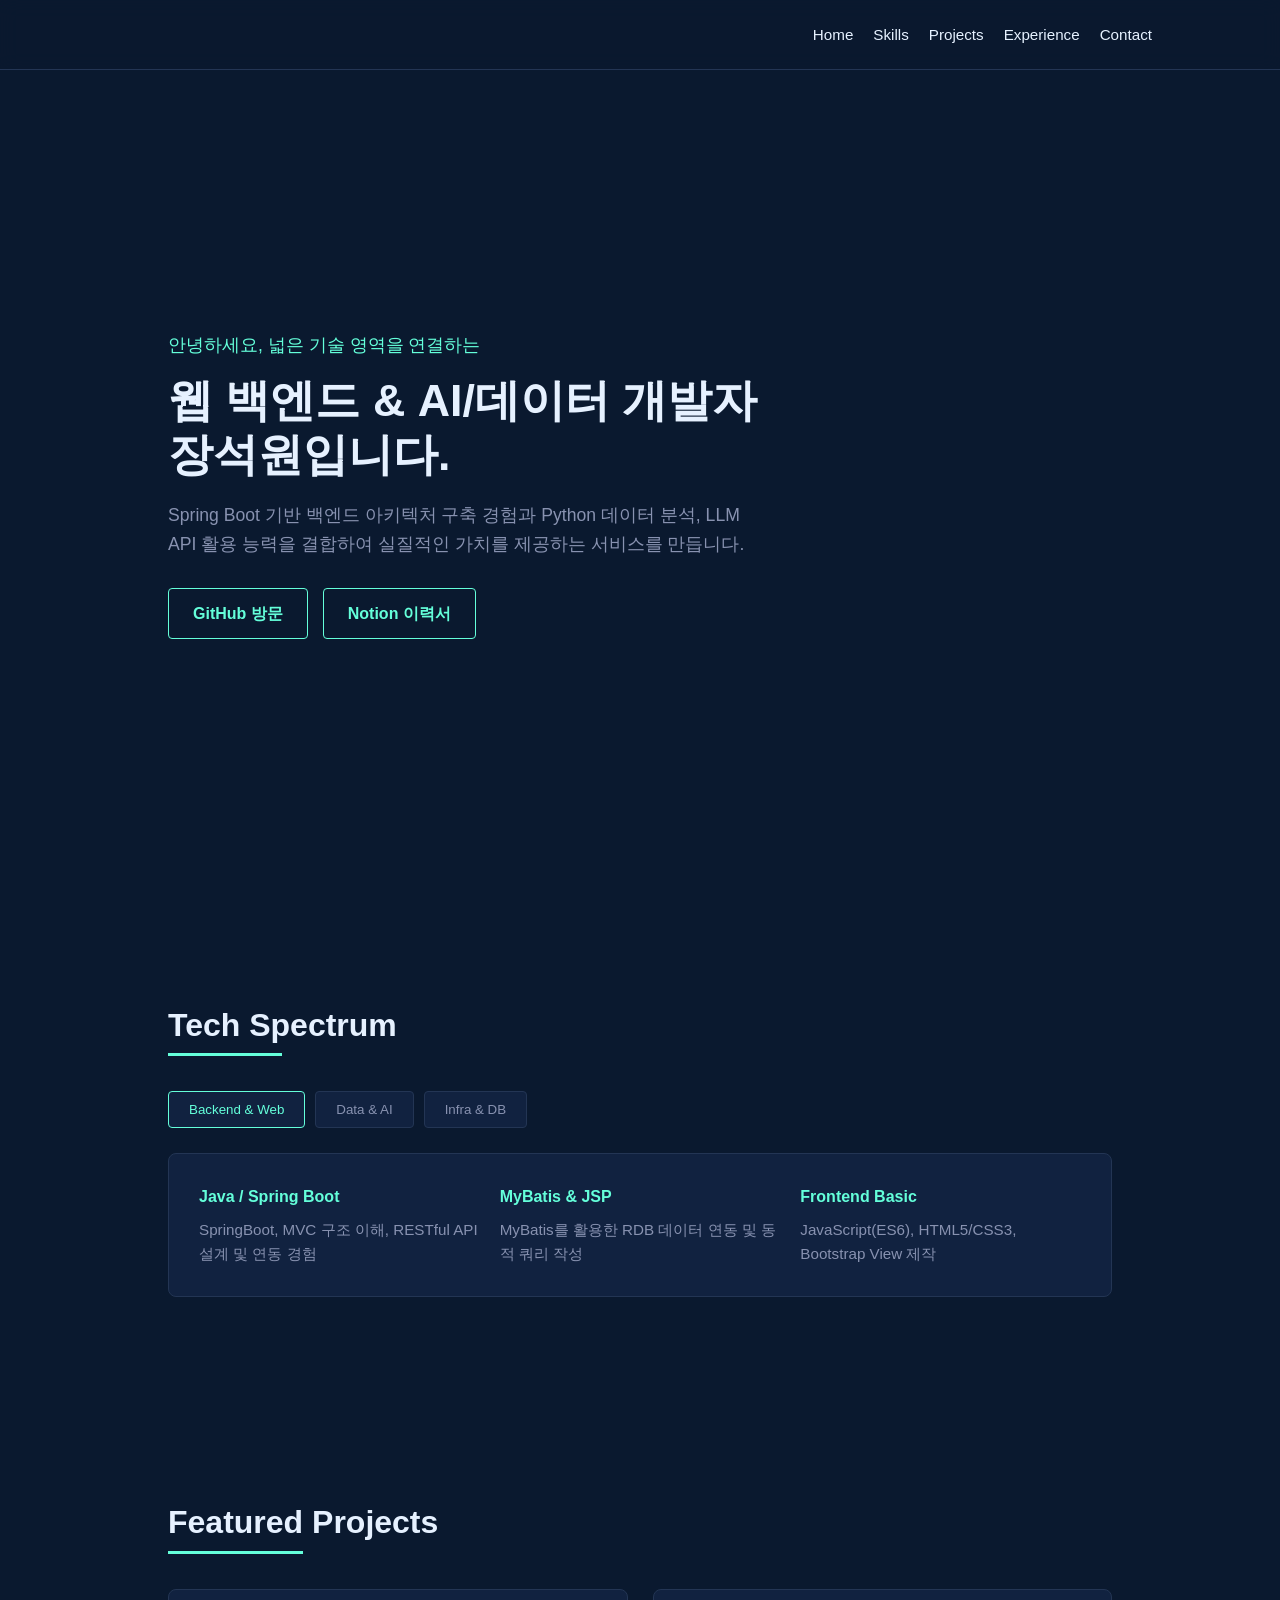
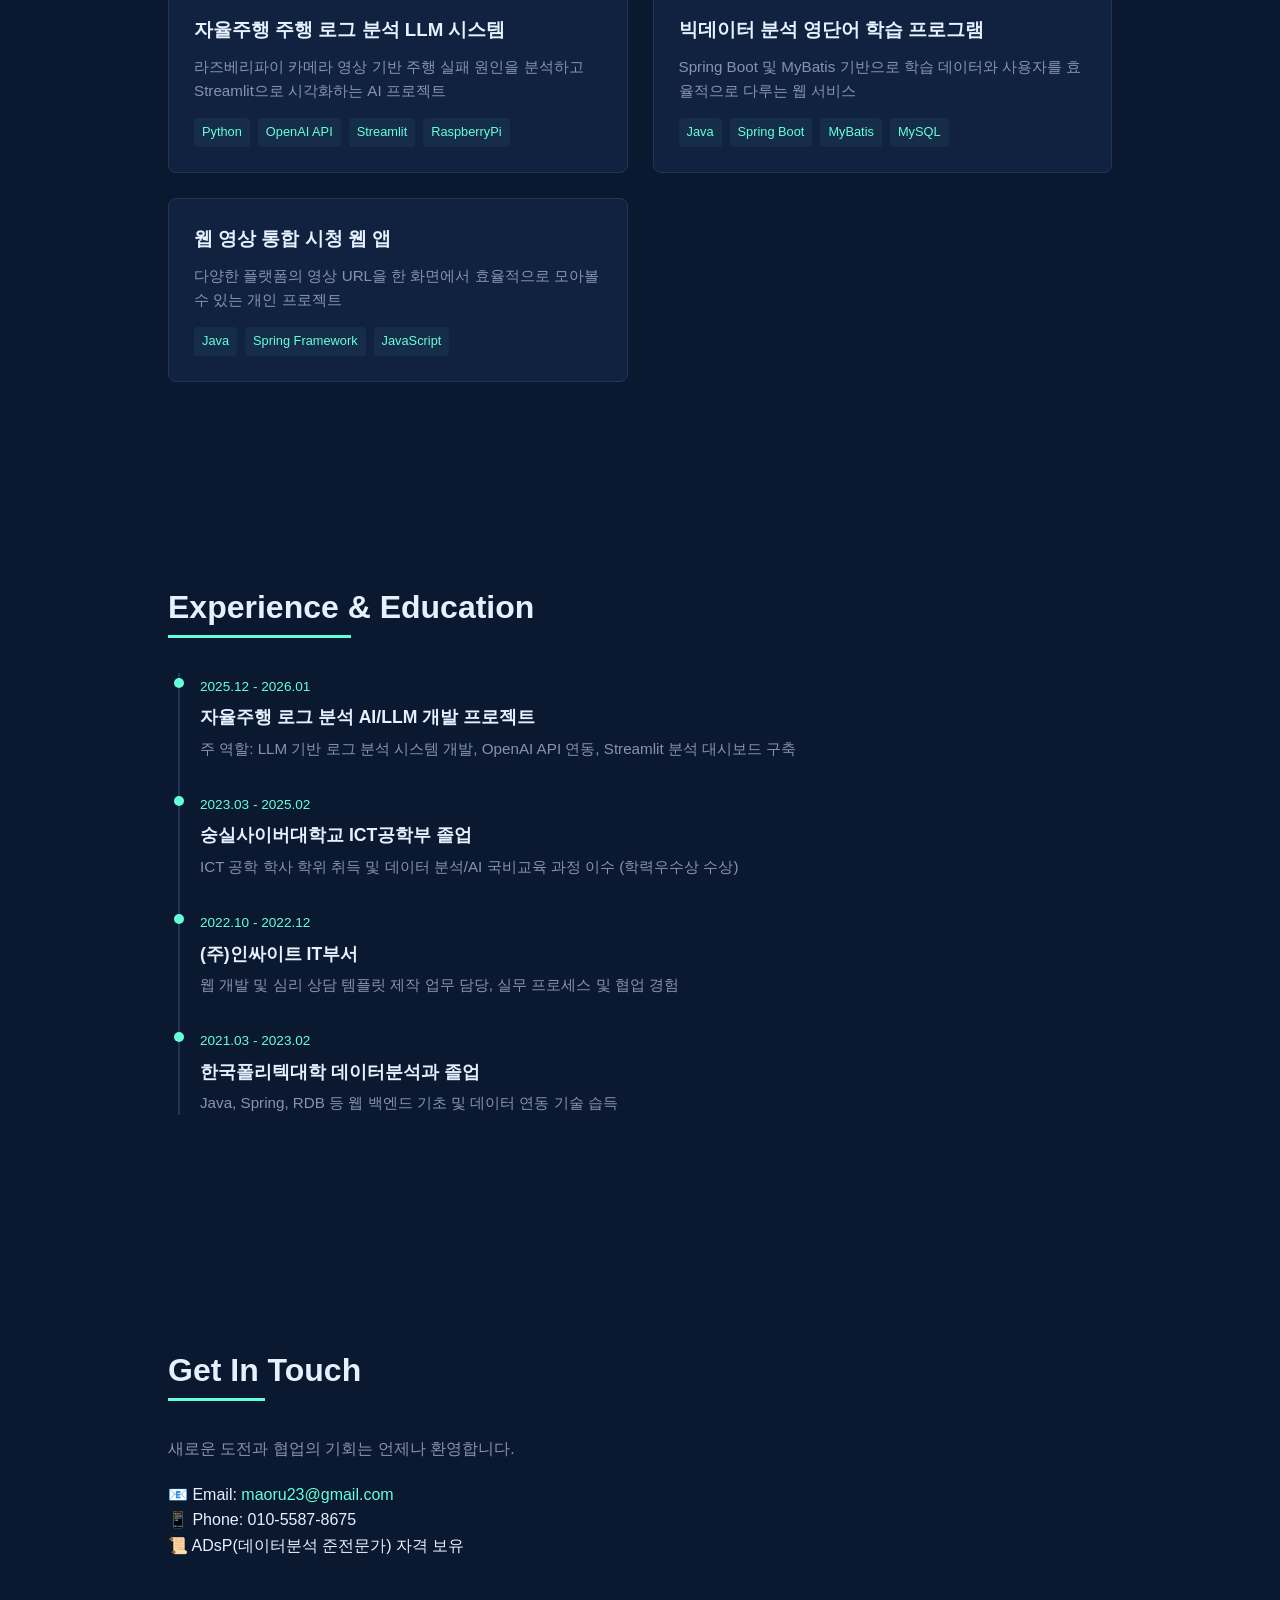
==== index.html @ 531a3b53 "rename temp to index" ====
<!DOCTYPE html>
<html lang="ko">
<head>
    <meta charset="UTF-8">
    <meta name="viewport" content="width=device-width, initial-scale=1.0">
    <title>장석원 | Portfolio - Web & Data & AI Developer</title>
    <style>
        /* --- GLOBAL STYLES --- */
        :root {
            --bg-color: #0a192f;
            --card-bg: #112240;
            --text-primary: #e6f1ff;
            --text-secondary: #8892b0;
            --accent-color: #64ffda;
            --border-color: #233554;
            --font-main: 'Segoe UI', -apple-system, BlinkMacSystemFont, Roboto, sans-serif;
        }

        * {
            margin: 0;
            padding: 0;
            box-sizing: border-box;
            scroll-behavior: smooth;
        }

        body {
            background-color: var(--bg-color);
            color: var(--text-primary);
            font-family: var(--font-main);
            line-height: 1.6;
            padding-top: 70px;
        }

        a {
            color: var(--accent-color);
            text-decoration: none;
        }

        /* --- HEADER & NAV --- */
        header {
            position: fixed;
            top: 0;
            left: 0;
            width: 100%;
            height: 70px;
            background: rgba(10, 25, 47, 0.9);
            backdrop-filter: blur(10px);
            display: flex;
            justify-content: space-between;
            align-items: center;
            padding: 0 10%;
            z-index: 1000;
            border-bottom: 1px solid var(--border-color);
        }

        .logo {
            font-size: 1.2rem;
            font-weight: bold;
            color: var(--accent-color);
        }

        nav ul {
            display: flex;
            list-style: none;
            gap: 20px;
        }

        nav a {
            color: var(--text-primary);
            font-size: 0.95rem;
            transition: color 0.3s;
        }

        nav a:hover {
            color: var(--accent-color);
        }

        /* --- SECTIONS COMMON --- */
        section {
            padding: 100px 10%;
            max-width: 1200px;
            margin: 0 auto;
        }

        .section-title {
            font-size: 2rem;
            margin-bottom: 40px;
            position: relative;
            display: inline-block;
        }

        .section-title::after {
            content: '';
            position: absolute;
            bottom: -5px;
            left: 0;
            width: 50%;
            height: 3px;
            background-color: var(--accent-color);
        }

        /* --- HERO SECTION --- */
        #hero {
            min-height: calc(100vh - 70px);
            display: flex;
            flex-direction: column;
            justify-content: center;
            align-items: flex-start;
        }

        .hero-tag {
            color: var(--accent-color);
            font-size: 1.1rem;
            margin-bottom: 15px;
        }

        .hero-title {
            font-size: 2.8rem;
            line-height: 1.2;
            margin-bottom: 20px;
        }

        .hero-desc {
            color: var(--text-secondary);
            max-width: 600px;
            font-size: 1.1rem;
            margin-bottom: 30px;
        }

        .btn-group {
            display: flex;
            gap: 15px;
        }

        .btn {
            padding: 12px 24px;
            border: 1px solid var(--accent-color);
            border-radius: 4px;
            color: var(--accent-color);
            font-weight: 600;
            transition: all 0.3s;
            cursor: pointer;
            background: transparent;
        }

        .btn:hover {
            background: rgba(100, 255, 218, 0.1);
        }

        /* --- SKILLS SECTION --- */
        .tab-buttons {
            display: flex;
            gap: 10px;
            margin-bottom: 25px;
        }

        .tab-btn {
            padding: 10px 20px;
            background: var(--card-bg);
            border: 1px solid var(--border-color);
            color: var(--text-secondary);
            cursor: pointer;
            border-radius: 4px;
            transition: all 0.3s;
        }

        .tab-btn.active, .tab-btn:hover {
            color: var(--accent-color);
            border-color: var(--accent-color);
        }

        .tab-content {
            display: none;
            background: var(--card-bg);
            padding: 30px;
            border-radius: 8px;
            border: 1px solid var(--border-color);
        }

        .tab-content.active {
            display: block;
        }

        .skill-grid {
            display: grid;
            grid-template-columns: repeat(auto-fit, minmax(250px, 1fr));
            gap: 20px;
        }

        .skill-item h4 {
            color: var(--accent-color);
            margin-bottom: 8px;
        }

        .skill-item p {
            color: var(--text-secondary);
            font-size: 0.95rem;
        }

        /* --- PROJECTS SECTION --- */
        .project-grid {
            display: grid;
            grid-template-columns: repeat(auto-fit, minmax(300px, 1fr));
            gap: 25px;
        }

        .project-card {
            background: var(--card-bg);
            padding: 25px;
            border-radius: 8px;
            border: 1px solid var(--border-color);
            transition: transform 0.3s, border-color 0.3s;
            cursor: pointer;
        }

        .project-card:hover {
            transform: translateY(-5px);
            border-color: var(--accent-color);
        }

        .project-card h3 {
            margin-bottom: 10px;
        }

        .project-card p {
            color: var(--text-secondary);
            font-size: 0.95rem;
            margin-bottom: 15px;
        }

        .project-tech {
            display: flex;
            flex-wrap: wrap;
            gap: 8px;
        }

        .tech-badge {
            font-size: 0.8rem;
            color: var(--accent-color);
            background: rgba(100, 255, 218, 0.05);
            padding: 4px 8px;
            border-radius: 4px;
        }

        /* --- EXPERIENCE & CAREER --- */
        .timeline {
            border-left: 2px solid var(--border-color);
            padding-left: 20px;
            margin-left: 10px;
        }

        .timeline-item {
            position: relative;
            margin-bottom: 30px;
        }

        .timeline-item::before {
            content: '';
            position: absolute;
            left: -26px;
            top: 5px;
            width: 10px;
            height: 10px;
            border-radius: 50%;
            background: var(--accent-color);
        }

        .timeline-date {
            font-size: 0.85rem;
            color: var(--accent-color);
        }

        .timeline-title {
            font-size: 1.1rem;
            margin: 5px 0;
        }

        .timeline-desc {
            color: var(--text-secondary);
            font-size: 0.95rem;
        }

        /* --- MODAL --- */
        .modal-overlay {
            position: fixed;
            top: 0;
            left: 0;
            width: 100%;
            height: 100%;
            background: rgba(0, 0, 0, 0.8);
            display: none;
            justify-content: center;
            align-items: center;
            z-index: 2000;
        }

        .modal-content {
            background: var(--card-bg);
            padding: 30px;
            border-radius: 8px;
            max-width: 600px;
            width: 90%;
            border: 1px solid var(--accent-color);
            position: relative;
        }

        .close-btn {
            position: absolute;
            top: 15px;
            right: 15px;
            font-size: 1.5rem;
            color: var(--text-secondary);
            cursor: pointer;
        }

        /* --- FOOTER --- */
        footer {
            text-align: center;
            padding: 40px 10%;
            border-top: 1px solid var(--border-color);
            color: var(--text-secondary);
            font-size: 0.9rem;
        }
    </style>
</head>
<body>

    <!-- HEADER -->
    <header>
        <div class="logo"></div>
        <nav>
            <ul>
                <li><a href="#hero">Home</a></li>
                <li><a href="#skills">Skills</a></li>
                <li><a href="#projects">Projects</a></li>
                <li><a href="#experience">Experience</a></li>
                <li><a href="#contact">Contact</a></li>
            </ul>
        </nav>
    </header>

    <!-- HERO SECTION -->
    <section id="hero">
        <p class="hero-tag">안녕하세요, 넓은 기술 영역을 연결하는</p>
        <h1 class="hero-title">웹 백엔드 & AI/데이터 개발자<br>장석원입니다.</h1>
        <p class="hero-desc">
            Spring Boot 기반 백엔드 아키텍처 구축 경험과 Python 데이터 분석, LLM API 활용 능력을 결합하여 
            실질적인 가치를 제공하는 서비스를 만듭니다.
        </p>
        <div class="btn-group">
            <a href="https://github.com/chiriem" target="_blank" class="btn">GitHub 방문</a>
            <a href="https://clear-ninja-546.notion.site/94c98cef2ae9469ea03a37cfc06c0e8e" target="_blank" class="btn">Notion 이력서</a>
        </div>
    </section>

    <!-- SKILLS SECTION -->
    <section id="skills">
        <h2 class="section-title">Tech Spectrum</h2>
        <div class="tab-buttons">
            <button class="tab-btn active" onclick="openTab(event, 'backend')">Backend & Web</button>
            <button class="tab-btn" onclick="openTab(event, 'data-ai')">Data & AI</button>
            <button class="tab-btn" onclick="openTab(event, 'infra')">Infra & DB</button>
        </div>

        <div id="backend" class="tab-content active">
            <div class="skill-grid">
                <div class="skill-item">
                    <h4>Java / Spring Boot</h4>
                    <p>SpringBoot, MVC 구조 이해, RESTful API 설계 및 연동 경험</p>
                </div>
                <div class="skill-item">
                    <h4>MyBatis & JSP</h4>
                    <p>MyBatis를 활용한 RDB 데이터 연동 및 동적 쿼리 작성</p>
                </div>
                <div class="skill-item">
                    <h4>Frontend Basic</h4>
                    <p>JavaScript(ES6), HTML5/CSS3, Bootstrap View 제작</p>
                </div>
            </div>
        </div>

        <div id="data-ai" class="tab-content">
            <div class="skill-grid">
                <div class="skill-item">
                    <h4>Python & Data Processing</h4>
                    <p>Pandas, NumPy, BeautifulSoup/Selenium 크롤링 및 정제</p>
                </div>
                <div class="skill-item">
                    <h4>LLM & OpenAI API</h4>
                    <p>주행 로그 분석 AI 자동화 및 프롬프트 파이프라인 구축</p>
                </div>
                <div class="skill-item">
                    <h4>Streamlit & Visuals</h4>
                    <p>Streamlit 대시보드 구축 및 데이터 시각화 리포트 제작</p>
                </div>
            </div>
        </div>

        <div id="infra" class="tab-content">
            <div class="skill-grid">
                <div class="skill-item">
                    <h4>RDB & NoSQL</h4>
                    <p>Oracle, MySQL, MariaDB 설계/정규화, MongoDB/Redis 경험</p>
                </div>
                <div class="skill-item">
                    <h4>Linux & AWS</h4>
                    <p>CentOS, Ubuntu 환경 배포 및 AWS EC2 서버 운영</p>
                </div>
                <div class="skill-item">
                    <h4>Embedded Sync</h4>
                    <p>RaspberryPi 및 카메라 모듈 연동 프로젝트 수행</p>
                </div>
            </div>
        </div>
    </section>

    <!-- PROJECTS SECTION -->
    <section id="projects">
        <h2 class="section-title">Featured Projects</h2>
        <div class="project-grid">
            <div class="project-card" onclick="openModal('proj1')">
                <h3>자율주행 주행 로그 분석 LLM 시스템</h3>
                <p>라즈베리파이 카메라 영상 기반 주행 실패 원인을 분석하고 Streamlit으로 시각화하는 AI 프로젝트</p>
                <div class="project-tech">
                    <span class="tech-badge">Python</span>
                    <span class="tech-badge">OpenAI API</span>
                    <span class="tech-badge">Streamlit</span>
                    <span class="tech-badge">RaspberryPi</span>
                </div>
            </div>

            <div class="project-card" onclick="openModal('proj2')">
                <h3>빅데이터 분석 영단어 학습 프로그램</h3>
                <p>Spring Boot 및 MyBatis 기반으로 학습 데이터와 사용자를 효율적으로 다루는 웹 서비스</p>
                <div class="project-tech">
                    <span class="tech-badge">Java</span>
                    <span class="tech-badge">Spring Boot</span>
                    <span class="tech-badge">MyBatis</span>
                    <span class="tech-badge">MySQL</span>
                </div>
            </div>

            <div class="project-card" onclick="openModal('proj3')">
                <h3>웹 영상 통합 시청 웹 앱</h3>
                <p>다양한 플랫폼의 영상 URL을 한 화면에서 효율적으로 모아볼 수 있는 개인 프로젝트</p>
                <div class="project-tech">
                    <span class="tech-badge">Java</span>
                    <span class="tech-badge">Spring Framework</span>
                    <span class="tech-badge">JavaScript</span>
                </div>
            </div>
        </div>
    </section>

    <!-- EXPERIENCE SECTION -->
    <section id="experience">
        <h2 class="section-title">Experience & Education</h2>
        <div class="timeline">
            <div class="timeline-item">
                <span class="timeline-date">2025.12 - 2026.01</span>
                <h3 class="timeline-title">자율주행 로그 분석 AI/LLM 개발 프로젝트</h3>
                <p class="timeline-desc">주 역할: LLM 기반 로그 분석 시스템 개발, OpenAI API 연동, Streamlit 분석 대시보드 구축</p>
            </div>
            <div class="timeline-item">
                <span class="timeline-date">2023.03 - 2025.02</span>
                <h3 class="timeline-title">숭실사이버대학교 ICT공학부 졸업</h3>
                <p class="timeline-desc">ICT 공학 학사 학위 취득 및 데이터 분석/AI 국비교육 과정 이수 (학력우수상 수상)</p>
            </div>
            <div class="timeline-item">
                <span class="timeline-date">2022.10 - 2022.12</span>
                <h3 class="timeline-title">(주)인싸이트 IT부서</h3>
                <p class="timeline-desc">웹 개발 및 심리 상담 템플릿 제작 업무 담당, 실무 프로세스 및 협업 경험</p>
            </div>
            <div class="timeline-item">
                <span class="timeline-date">2021.03 - 2023.02</span>
                <h3 class="timeline-title">한국폴리텍대학 데이터분석과 졸업</h3>
                <p class="timeline-desc">Java, Spring, RDB 등 웹 백엔드 기초 및 데이터 연동 기술 습득</p>
            </div>
        </div>
    </section>

    <!-- CONTACT SECTION -->
    <section id="contact">
        <h2 class="section-title">Get In Touch</h2>
        <p style="color: var(--text-secondary); margin-bottom: 20px;">
            새로운 도전과 협업의 기회는 언제나 환영합니다.
        </p>
        <p>📧 Email: <a href="mailto:maoru23@gmail.com">maoru23@gmail.com</a></p>
        <p>📱 Phone: 010-5587-8675</p>
        <p>📜 ADsP(데이터분석 준전문가) 자격 보유</p>
    </section>

    <!-- MODAL POPUP -->
    <div id="modalOverlay" class="modal-overlay" onclick="closeModal()">
        <div class="modal-content" onclick="event.stopPropagation()">
            <span class="close-btn" onclick="closeModal()">&times;</span>
            <div id="modalBody"></div>
        </div>
    </div>

    <!-- FOOTER -->
    <footer>
        <p></p>
    </footer>

    <!-- JAVASCRIPT -->
    <script>
        // 1. Tab Interaction
        function openTab(evt, tabName) {
            const tabContents = document.getElementsByClassName("tab-content");
            for (let i = 0; i < tabContents.length; i++) {
                tabContents[i].classList.remove("active");
            }

            const tabBtns = document.getElementsByClassName("tab-btn");
            for (let i = 0; i < tabBtns.length; i++) {
                tabBtns[i].classList.remove("active");
            }

            document.getElementById(tabName).classList.add("active");
            evt.currentTarget.classList.add("active");
        }

        // 2. Modal Interaction
        const modalData = {
            proj1: {
                title: "자율주행 주행 로그 분석 LLM 시스템",
                desc: "<b>기간:</b> 2025.12 ~ 2026.01 (1개월)<br><b>담당 역할:</b> 메인 역할 (로그 분석 LLM 개발, 로그 추출, Git 관리)<br><br><b>주요 구현 사항:</b><br>- 라즈베리파이 기반 카메라 데이터 파이프라인 구성<br>- 주행 실패 프레임 원인 분석 자동화를 위한 OpenAI API(LLM) 연동<br>- Streamlit 기반 데이터 시각화 및 실패 원인 리포트 대시보드 구축"
            },
            proj2: {
                title: "빅데이터 분석 영단어 학습 프로그램",
                desc: "<b>담당 역할:</b> 팀 프로젝트 (Spring Boot 백엔드 개발 및 MyBatis DB 연동)<br><br><b>주요 구현 사항:</b><br>- MVC 아키텍처 기반 시스템 구성<br>- MyBatis 매퍼를 활용한 MySQL 데이터베이스 쿼리 최적화 및 연동"
            },
            proj3: {
                title: "웹 영상 통합 시청 서비스",
                desc: "<b>담당 역할:</b> 개인 프로젝트<br><br><b>주요 구현 사항:</b><br>- Spring Framework 및 JavaScript 기반 단일 화면 영상 스트리밍 레이아웃 설계"
            }
        };

        function openModal(projKey) {
            const data = modalData[projKey];
            if (data) {
                document.getElementById('modalBody').innerHTML = `
                    <h2 style="color:var(--accent-color); margin-bottom:15px;">${data.title}</h2>
                    <p style="color:var(--text-primary); line-height:1.7;">${data.desc}</p>
                `;
                document.getElementById('modalOverlay').style.display = 'flex';
            }
        }

        function closeModal() {
            document.getElementById('modalOverlay').style.display = 'none';
        }
    </script>
</body>
</html>
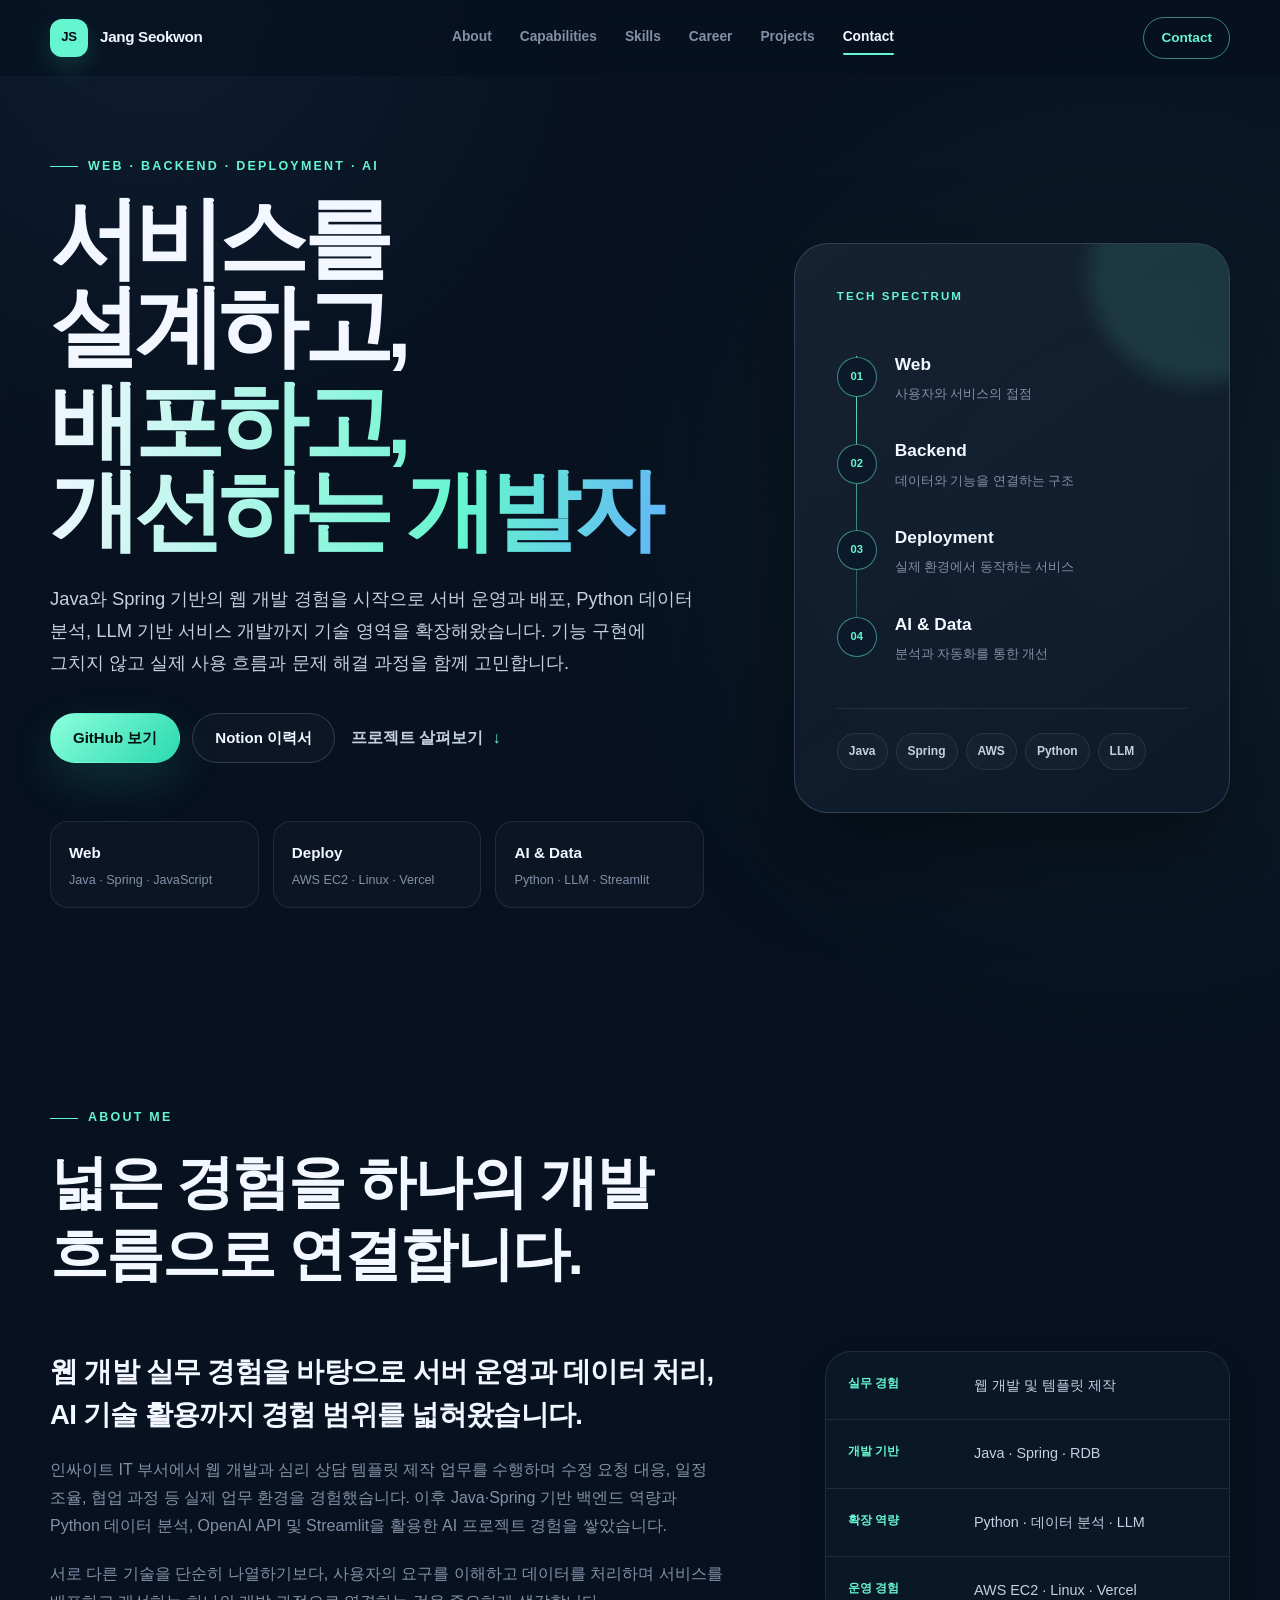
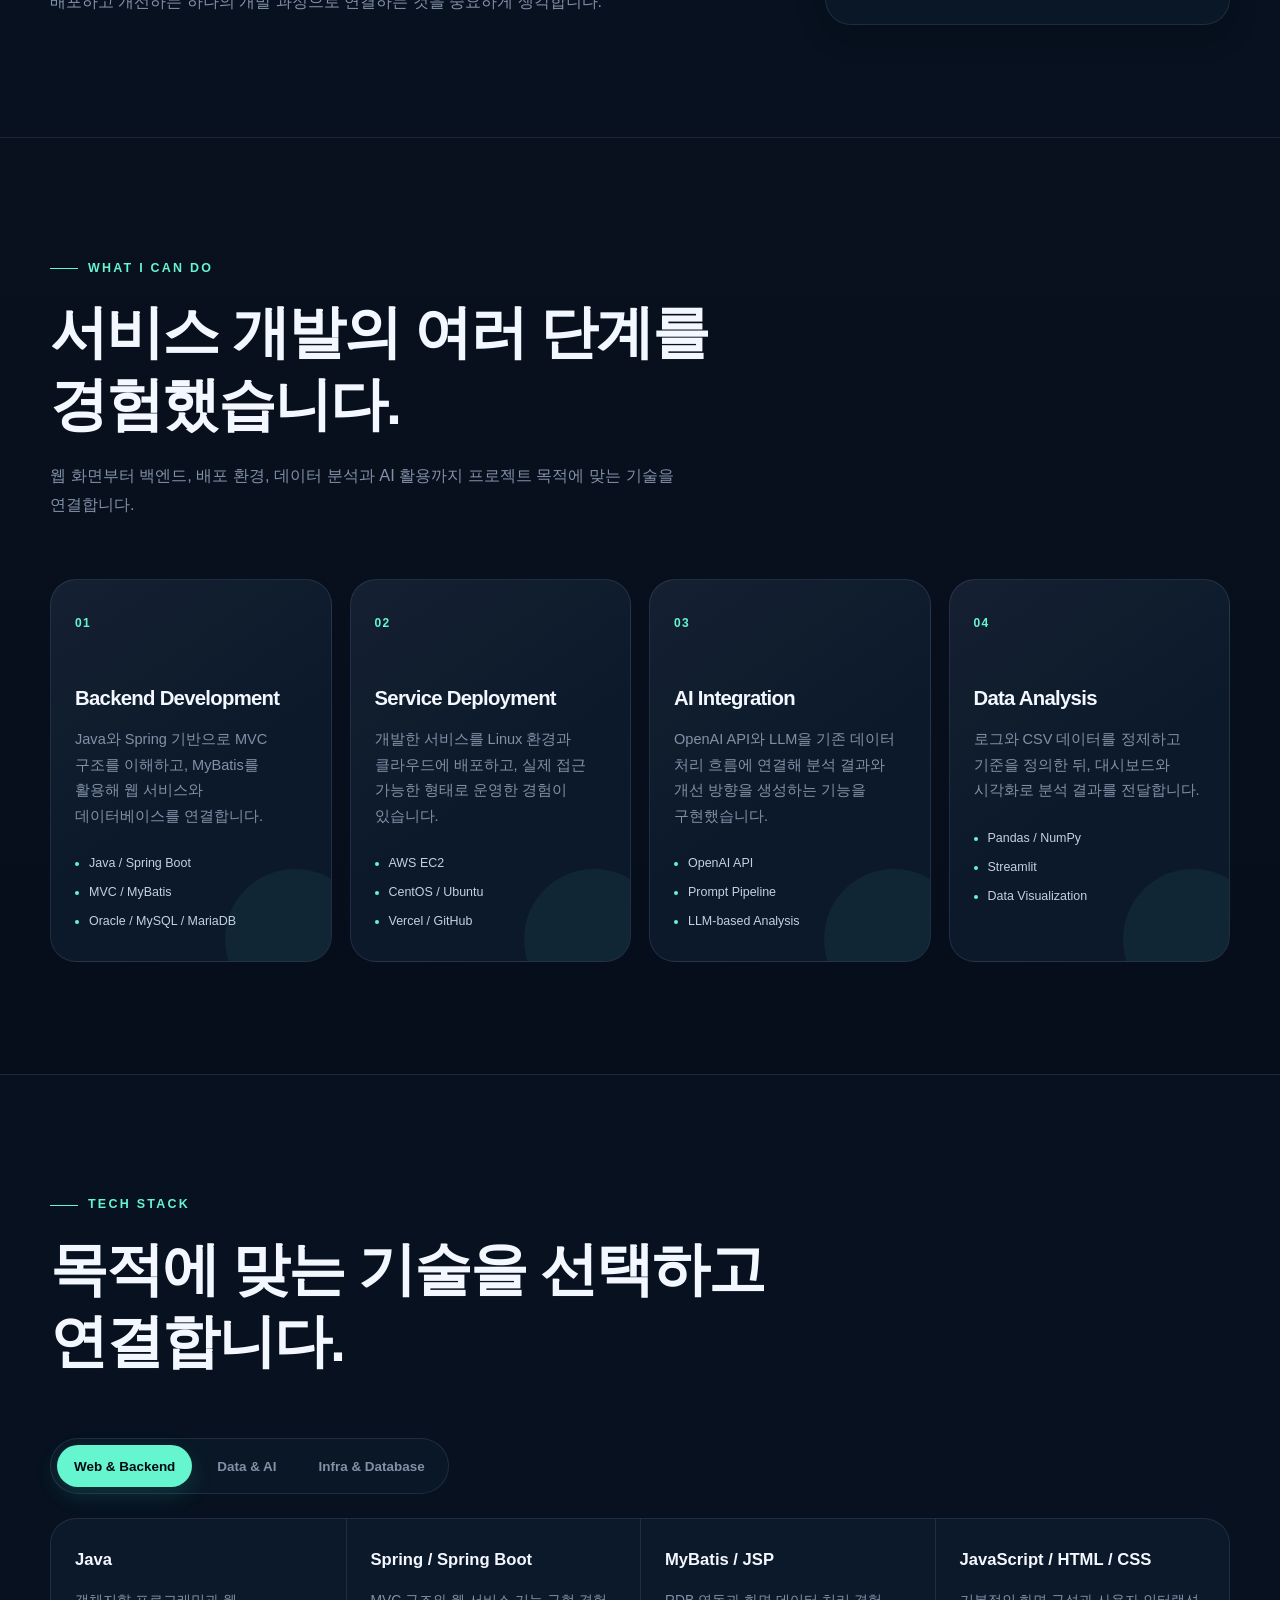
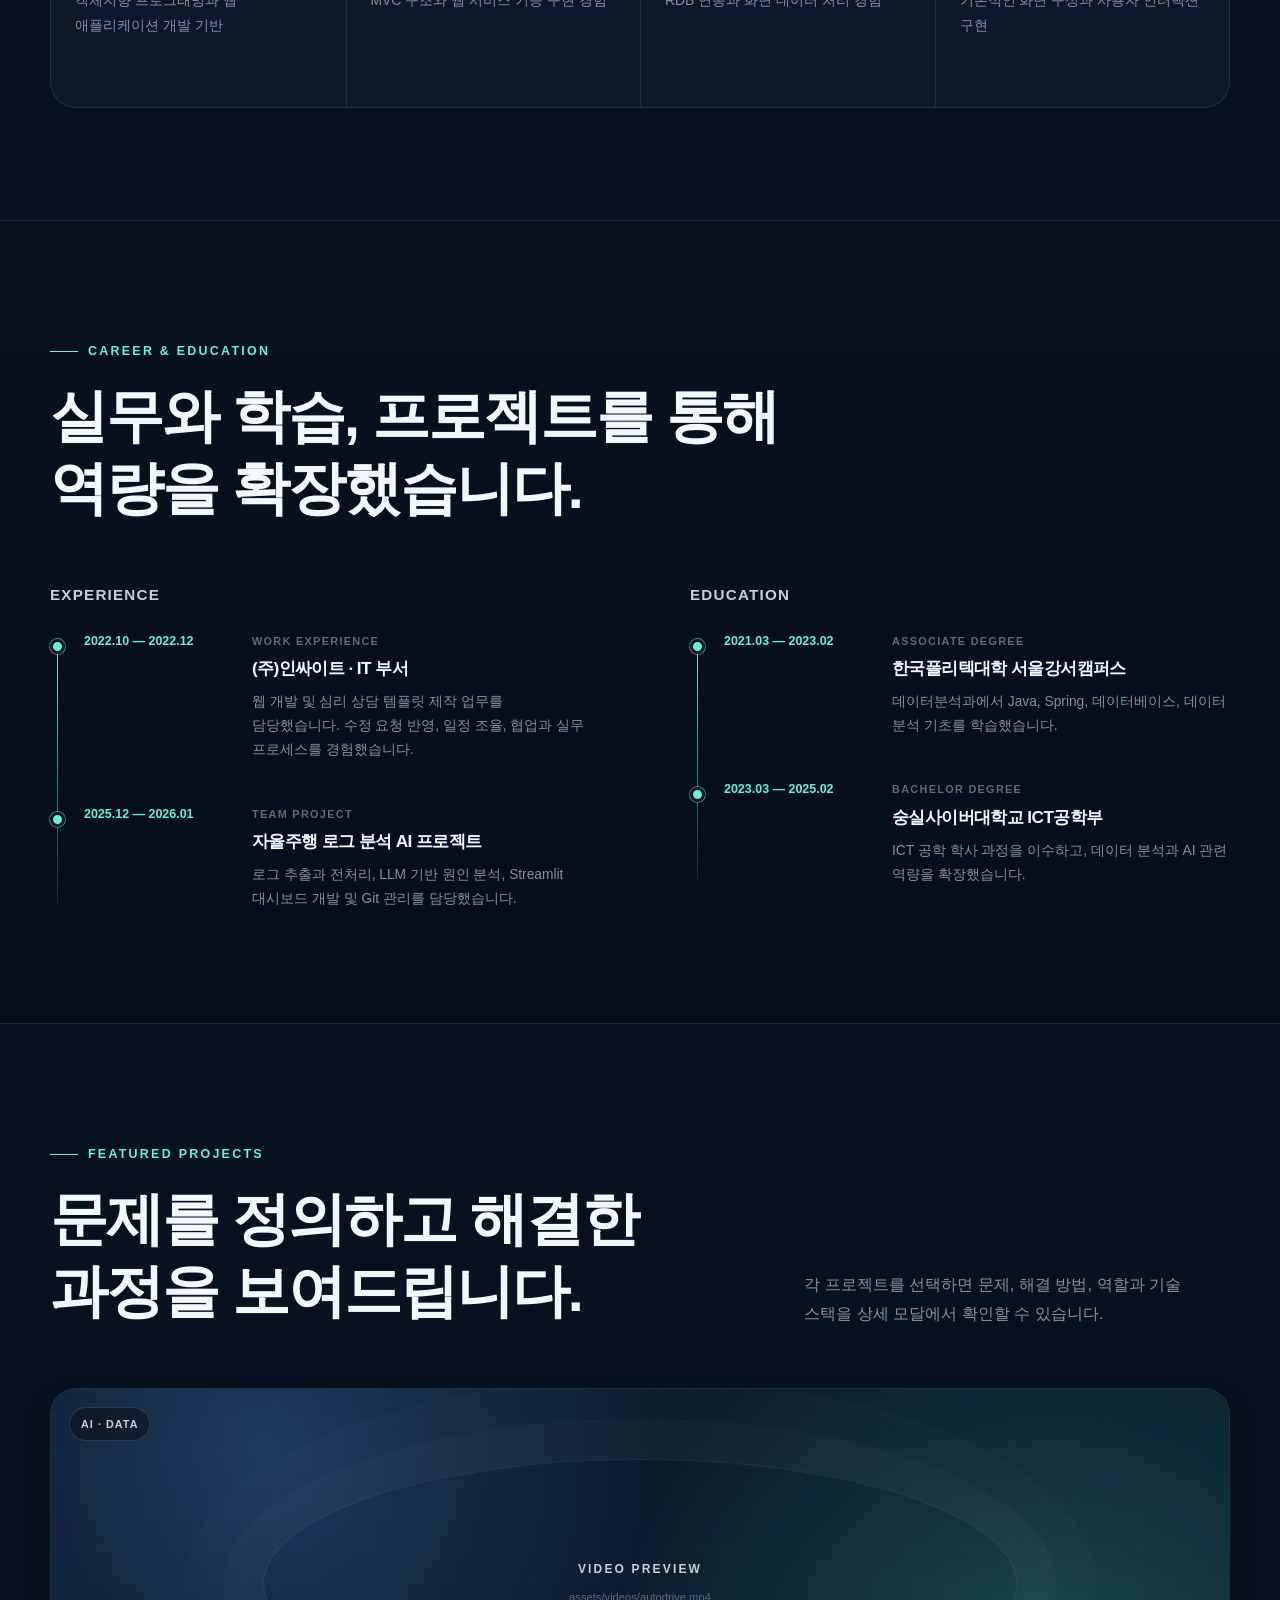
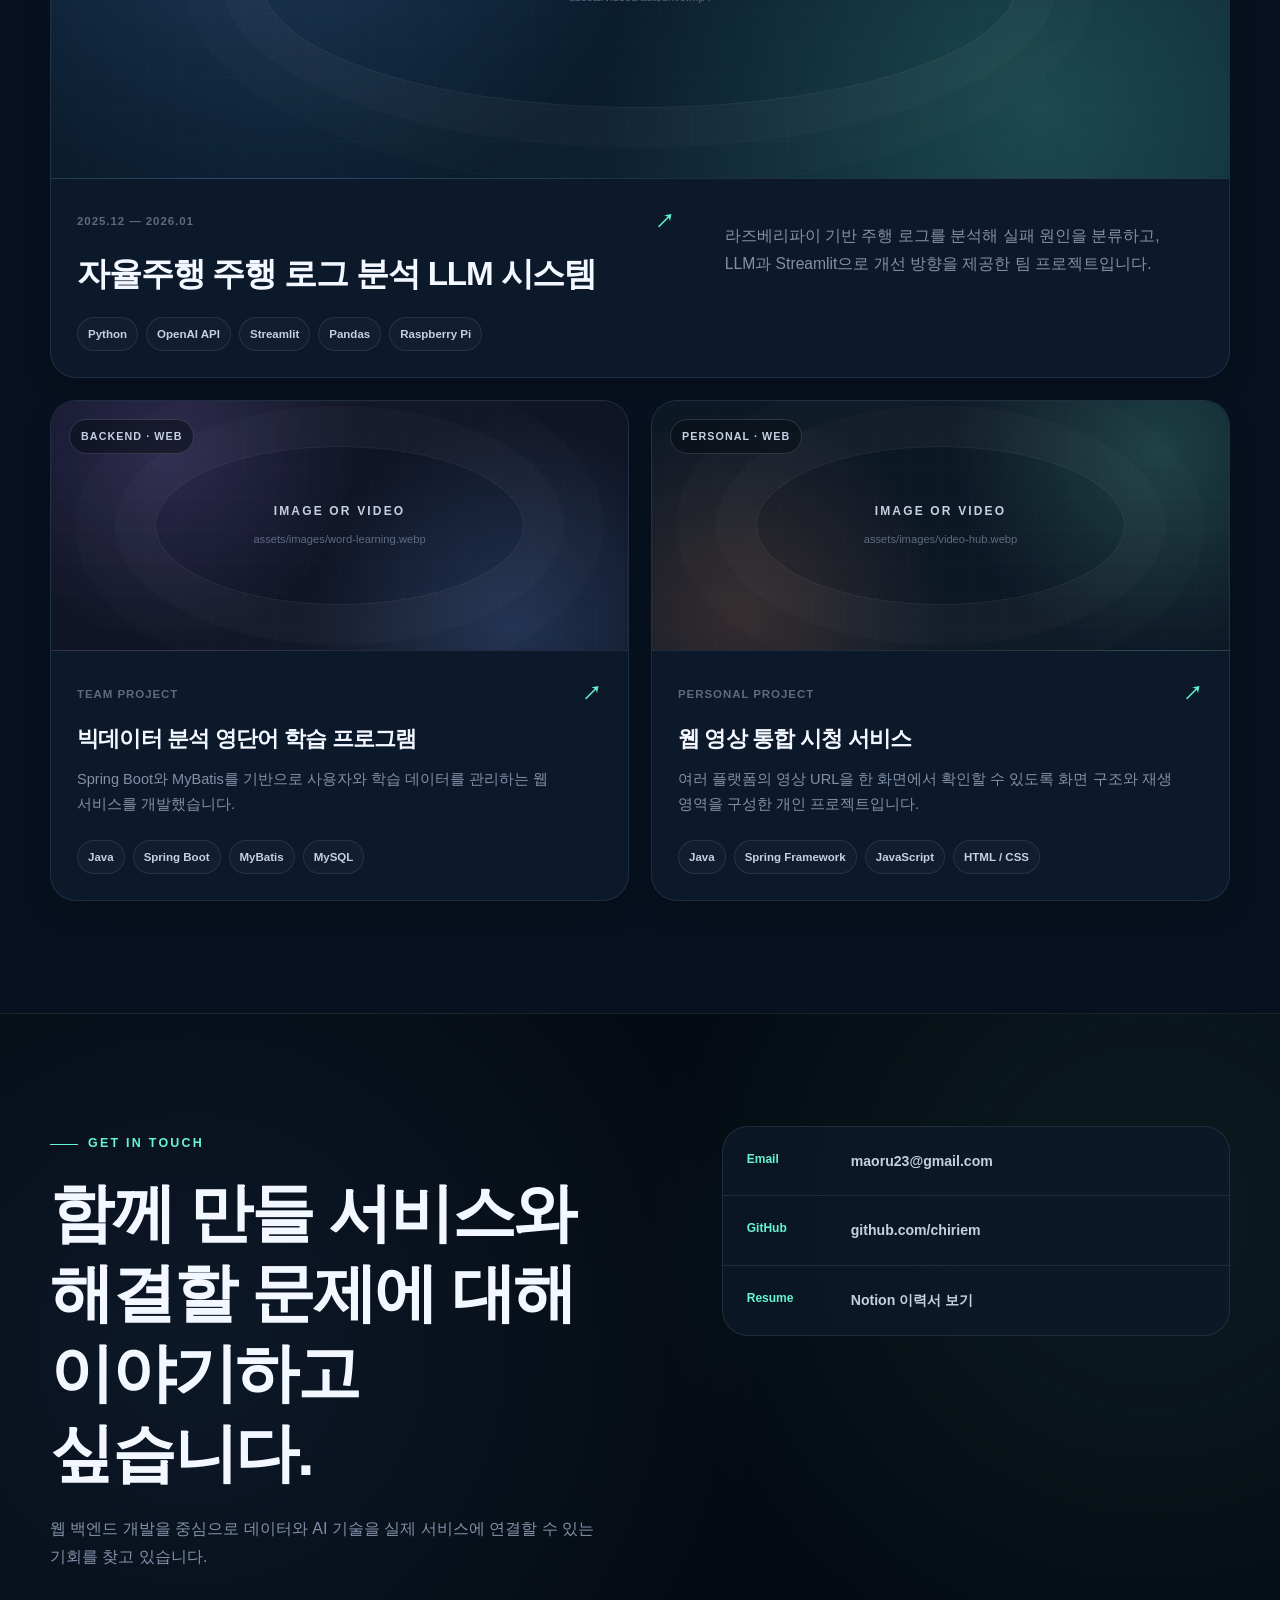
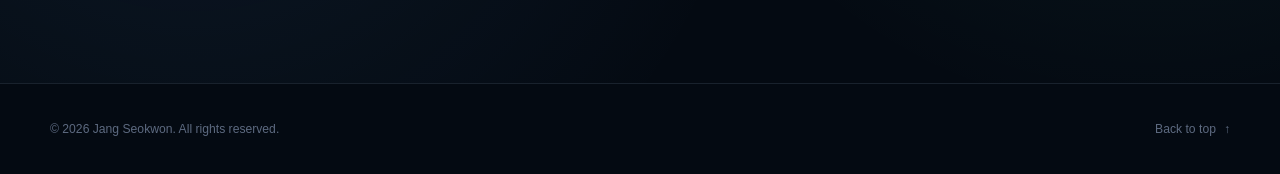
==== commit 0ce3b3d3: "refactoring processing.." ====
--- a/index.html
+++ b/index.html
@@ -3,554 +3,823 @@
 <head>
     <meta charset="UTF-8">
     <meta name="viewport" content="width=device-width, initial-scale=1.0">
-    <title>장석원 | Portfolio - Web & Data & AI Developer</title>
-    <style>
-        /* --- GLOBAL STYLES --- */
-        :root {
-            --bg-color: #0a192f;
-            --card-bg: #112240;
-            --text-primary: #e6f1ff;
-            --text-secondary: #8892b0;
-            --accent-color: #64ffda;
-            --border-color: #233554;
-            --font-main: 'Segoe UI', -apple-system, BlinkMacSystemFont, Roboto, sans-serif;
-        }
-
-        * {
-            margin: 0;
-            padding: 0;
-            box-sizing: border-box;
-            scroll-behavior: smooth;
-        }
-
-        body {
-            background-color: var(--bg-color);
-            color: var(--text-primary);
-            font-family: var(--font-main);
-            line-height: 1.6;
-            padding-top: 70px;
-        }
-
-        a {
-            color: var(--accent-color);
-            text-decoration: none;
-        }
-
-        /* --- HEADER & NAV --- */
-        header {
-            position: fixed;
-            top: 0;
-            left: 0;
-            width: 100%;
-            height: 70px;
-            background: rgba(10, 25, 47, 0.9);
-            backdrop-filter: blur(10px);
-            display: flex;
-            justify-content: space-between;
-            align-items: center;
-            padding: 0 10%;
-            z-index: 1000;
-            border-bottom: 1px solid var(--border-color);
-        }
-
-        .logo {
-            font-size: 1.2rem;
-            font-weight: bold;
-            color: var(--accent-color);
-        }
-
-        nav ul {
-            display: flex;
-            list-style: none;
-            gap: 20px;
-        }
-
-        nav a {
-            color: var(--text-primary);
-            font-size: 0.95rem;
-            transition: color 0.3s;
-        }
-
-        nav a:hover {
-            color: var(--accent-color);
-        }
-
-        /* --- SECTIONS COMMON --- */
-        section {
-            padding: 100px 10%;
-            max-width: 1200px;
-            margin: 0 auto;
-        }
-
-        .section-title {
-            font-size: 2rem;
-            margin-bottom: 40px;
-            position: relative;
-            display: inline-block;
-        }
-
-        .section-title::after {
-            content: '';
-            position: absolute;
-            bottom: -5px;
-            left: 0;
-            width: 50%;
-            height: 3px;
-            background-color: var(--accent-color);
-        }
-
-        /* --- HERO SECTION --- */
-        #hero {
-            min-height: calc(100vh - 70px);
-            display: flex;
-            flex-direction: column;
-            justify-content: center;
-            align-items: flex-start;
-        }
-
-        .hero-tag {
-            color: var(--accent-color);
-            font-size: 1.1rem;
-            margin-bottom: 15px;
-        }
-
-        .hero-title {
-            font-size: 2.8rem;
-            line-height: 1.2;
-            margin-bottom: 20px;
-        }
-
-        .hero-desc {
-            color: var(--text-secondary);
-            max-width: 600px;
-            font-size: 1.1rem;
-            margin-bottom: 30px;
-        }
-
-        .btn-group {
-            display: flex;
-            gap: 15px;
-        }
-
-        .btn {
-            padding: 12px 24px;
-            border: 1px solid var(--accent-color);
-            border-radius: 4px;
-            color: var(--accent-color);
-            font-weight: 600;
-            transition: all 0.3s;
-            cursor: pointer;
-            background: transparent;
-        }
-
-        .btn:hover {
-            background: rgba(100, 255, 218, 0.1);
-        }
-
-        /* --- SKILLS SECTION --- */
-        .tab-buttons {
-            display: flex;
-            gap: 10px;
-            margin-bottom: 25px;
-        }
-
-        .tab-btn {
-            padding: 10px 20px;
-            background: var(--card-bg);
-            border: 1px solid var(--border-color);
-            color: var(--text-secondary);
-            cursor: pointer;
-            border-radius: 4px;
-            transition: all 0.3s;
-        }
-
-        .tab-btn.active, .tab-btn:hover {
-            color: var(--accent-color);
-            border-color: var(--accent-color);
-        }
-
-        .tab-content {
-            display: none;
-            background: var(--card-bg);
-            padding: 30px;
-            border-radius: 8px;
-            border: 1px solid var(--border-color);
-        }
-
-        .tab-content.active {
-            display: block;
-        }
-
-        .skill-grid {
-            display: grid;
-            grid-template-columns: repeat(auto-fit, minmax(250px, 1fr));
-            gap: 20px;
-        }
-
-        .skill-item h4 {
-            color: var(--accent-color);
-            margin-bottom: 8px;
-        }
-
-        .skill-item p {
-            color: var(--text-secondary);
-            font-size: 0.95rem;
-        }
-
-        /* --- PROJECTS SECTION --- */
-        .project-grid {
-            display: grid;
-            grid-template-columns: repeat(auto-fit, minmax(300px, 1fr));
-            gap: 25px;
-        }
-
-        .project-card {
-            background: var(--card-bg);
-            padding: 25px;
-            border-radius: 8px;
-            border: 1px solid var(--border-color);
-            transition: transform 0.3s, border-color 0.3s;
-            cursor: pointer;
-        }
-
-        .project-card:hover {
-            transform: translateY(-5px);
-            border-color: var(--accent-color);
-        }
-
-        .project-card h3 {
-            margin-bottom: 10px;
-        }
-
-        .project-card p {
-            color: var(--text-secondary);
-            font-size: 0.95rem;
-            margin-bottom: 15px;
-        }
-
-        .project-tech {
-            display: flex;
-            flex-wrap: wrap;
-            gap: 8px;
-        }
-
-        .tech-badge {
-            font-size: 0.8rem;
-            color: var(--accent-color);
-            background: rgba(100, 255, 218, 0.05);
-            padding: 4px 8px;
-            border-radius: 4px;
-        }
-
-        /* --- EXPERIENCE & CAREER --- */
-        .timeline {
-            border-left: 2px solid var(--border-color);
-            padding-left: 20px;
-            margin-left: 10px;
-        }
-
-        .timeline-item {
-            position: relative;
-            margin-bottom: 30px;
-        }
-
-        .timeline-item::before {
-            content: '';
-            position: absolute;
-            left: -26px;
-            top: 5px;
-            width: 10px;
-            height: 10px;
-            border-radius: 50%;
-            background: var(--accent-color);
-        }
-
-        .timeline-date {
-            font-size: 0.85rem;
-            color: var(--accent-color);
-        }
-
-        .timeline-title {
-            font-size: 1.1rem;
-            margin: 5px 0;
-        }
-
-        .timeline-desc {
-            color: var(--text-secondary);
-            font-size: 0.95rem;
-        }
-
-        /* --- MODAL --- */
-        .modal-overlay {
-            position: fixed;
-            top: 0;
-            left: 0;
-            width: 100%;
-            height: 100%;
-            background: rgba(0, 0, 0, 0.8);
-            display: none;
-            justify-content: center;
-            align-items: center;
-            z-index: 2000;
-        }
-
-        .modal-content {
-            background: var(--card-bg);
-            padding: 30px;
-            border-radius: 8px;
-            max-width: 600px;
-            width: 90%;
-            border: 1px solid var(--accent-color);
-            position: relative;
-        }
-
-        .close-btn {
-            position: absolute;
-            top: 15px;
-            right: 15px;
-            font-size: 1.5rem;
-            color: var(--text-secondary);
-            cursor: pointer;
-        }
-
-        /* --- FOOTER --- */
-        footer {
-            text-align: center;
-            padding: 40px 10%;
-            border-top: 1px solid var(--border-color);
-            color: var(--text-secondary);
-            font-size: 0.9rem;
-        }
-    </style>
+
+    <meta
+        name="description"
+        content="웹 개발 실무, 서버 배포, 데이터 분석, AI 활용 경험을 연결하는 개발자 장석원의 포트폴리오입니다."
+    >
+    <meta
+        name="keywords"
+        content="장석원, 웹 개발자, 백엔드 개발자, AI 개발자, 데이터 분석, Java, Spring Boot, Python, AWS"
+    >
+    <meta name="author" content="장석원">
+    <meta name="theme-color" content="#07111f">
+
+    <meta property="og:type" content="website">
+    <meta property="og:title" content="장석원 | Web · Backend · AI Developer">
+    <meta
+        property="og:description"
+        content="웹 개발부터 서버 배포, 데이터 분석, AI 서비스 개발까지 경험한 장석원의 포트폴리오입니다."
+    >
+    <meta property="og:locale" content="ko_KR">
+
+    <title>장석원 | Web · Backend · AI Developer</title>
+
+    <link rel="stylesheet" href="./style.css">
+    <script src="./script.js" defer></script>
 </head>
+
 <body>
-
-    <!-- HEADER -->
-    <header>
-        <div class="logo"></div>
-        <nav>
-            <ul>
-                <li><a href="#hero">Home</a></li>
-                <li><a href="#skills">Skills</a></li>
-                <li><a href="#projects">Projects</a></li>
-                <li><a href="#experience">Experience</a></li>
-                <li><a href="#contact">Contact</a></li>
-            </ul>
-        </nav>
+    <a class="skip-link" href="#main-content">본문으로 바로가기</a>
+
+    <!-- =========================================================
+         HEADER
+    ========================================================== -->
+    <header class="site-header" id="site-header">
+        <div class="header-inner">
+            <a class="brand" href="#hero" aria-label="포트폴리오 홈으로 이동">
+                <span class="brand-mark" aria-hidden="true">JS</span>
+                <span class="brand-text">Jang Seokwon</span>
+            </a>
+
+            <button
+                class="nav-toggle"
+                type="button"
+                aria-label="메뉴 열기"
+                aria-controls="primary-navigation"
+                aria-expanded="false"
+            >
+                <span></span>
+                <span></span>
+                <span></span>
+            </button>
+
+            <nav class="primary-nav" id="primary-navigation" aria-label="주요 메뉴">
+                <ul>
+                    <li><a href="#about">About</a></li>
+                    <li><a href="#capabilities">Capabilities</a></li>
+                    <li><a href="#skills">Skills</a></li>
+                    <li><a href="#career">Career</a></li>
+                    <li><a href="#projects">Projects</a></li>
+                    <li><a href="#contact">Contact</a></li>
+                </ul>
+            </nav>
+
+            <a class="header-cta" href="#contact">Contact</a>
+        </div>
     </header>
 
-    <!-- HERO SECTION -->
-    <section id="hero">
-        <p class="hero-tag">안녕하세요, 넓은 기술 영역을 연결하는</p>
-        <h1 class="hero-title">웹 백엔드 & AI/데이터 개발자<br>장석원입니다.</h1>
-        <p class="hero-desc">
-            Spring Boot 기반 백엔드 아키텍처 구축 경험과 Python 데이터 분석, LLM API 활용 능력을 결합하여 
-            실질적인 가치를 제공하는 서비스를 만듭니다.
-        </p>
-        <div class="btn-group">
-            <a href="https://github.com/chiriem" target="_blank" class="btn">GitHub 방문</a>
-            <a href="https://clear-ninja-546.notion.site/94c98cef2ae9469ea03a37cfc06c0e8e" target="_blank" class="btn">Notion 이력서</a>
-        </div>
-    </section>
-
-    <!-- SKILLS SECTION -->
-    <section id="skills">
-        <h2 class="section-title">Tech Spectrum</h2>
-        <div class="tab-buttons">
-            <button class="tab-btn active" onclick="openTab(event, 'backend')">Backend & Web</button>
-            <button class="tab-btn" onclick="openTab(event, 'data-ai')">Data & AI</button>
-            <button class="tab-btn" onclick="openTab(event, 'infra')">Infra & DB</button>
-        </div>
-
-        <div id="backend" class="tab-content active">
-            <div class="skill-grid">
-                <div class="skill-item">
-                    <h4>Java / Spring Boot</h4>
-                    <p>SpringBoot, MVC 구조 이해, RESTful API 설계 및 연동 경험</p>
-                </div>
-                <div class="skill-item">
-                    <h4>MyBatis & JSP</h4>
-                    <p>MyBatis를 활용한 RDB 데이터 연동 및 동적 쿼리 작성</p>
-                </div>
-                <div class="skill-item">
-                    <h4>Frontend Basic</h4>
-                    <p>JavaScript(ES6), HTML5/CSS3, Bootstrap View 제작</p>
-                </div>
-            </div>
-        </div>
-
-        <div id="data-ai" class="tab-content">
-            <div class="skill-grid">
-                <div class="skill-item">
-                    <h4>Python & Data Processing</h4>
-                    <p>Pandas, NumPy, BeautifulSoup/Selenium 크롤링 및 정제</p>
-                </div>
-                <div class="skill-item">
-                    <h4>LLM & OpenAI API</h4>
-                    <p>주행 로그 분석 AI 자동화 및 프롬프트 파이프라인 구축</p>
-                </div>
-                <div class="skill-item">
-                    <h4>Streamlit & Visuals</h4>
-                    <p>Streamlit 대시보드 구축 및 데이터 시각화 리포트 제작</p>
-                </div>
-            </div>
-        </div>
-
-        <div id="infra" class="tab-content">
-            <div class="skill-grid">
-                <div class="skill-item">
-                    <h4>RDB & NoSQL</h4>
-                    <p>Oracle, MySQL, MariaDB 설계/정규화, MongoDB/Redis 경험</p>
-                </div>
-                <div class="skill-item">
-                    <h4>Linux & AWS</h4>
-                    <p>CentOS, Ubuntu 환경 배포 및 AWS EC2 서버 운영</p>
-                </div>
-                <div class="skill-item">
-                    <h4>Embedded Sync</h4>
-                    <p>RaspberryPi 및 카메라 모듈 연동 프로젝트 수행</p>
-                </div>
-            </div>
-        </div>
-    </section>
-
-    <!-- PROJECTS SECTION -->
-    <section id="projects">
-        <h2 class="section-title">Featured Projects</h2>
-        <div class="project-grid">
-            <div class="project-card" onclick="openModal('proj1')">
-                <h3>자율주행 주행 로그 분석 LLM 시스템</h3>
-                <p>라즈베리파이 카메라 영상 기반 주행 실패 원인을 분석하고 Streamlit으로 시각화하는 AI 프로젝트</p>
-                <div class="project-tech">
-                    <span class="tech-badge">Python</span>
-                    <span class="tech-badge">OpenAI API</span>
-                    <span class="tech-badge">Streamlit</span>
-                    <span class="tech-badge">RaspberryPi</span>
-                </div>
-            </div>
-
-            <div class="project-card" onclick="openModal('proj2')">
-                <h3>빅데이터 분석 영단어 학습 프로그램</h3>
-                <p>Spring Boot 및 MyBatis 기반으로 학습 데이터와 사용자를 효율적으로 다루는 웹 서비스</p>
-                <div class="project-tech">
-                    <span class="tech-badge">Java</span>
-                    <span class="tech-badge">Spring Boot</span>
-                    <span class="tech-badge">MyBatis</span>
-                    <span class="tech-badge">MySQL</span>
-                </div>
-            </div>
-
-            <div class="project-card" onclick="openModal('proj3')">
-                <h3>웹 영상 통합 시청 웹 앱</h3>
-                <p>다양한 플랫폼의 영상 URL을 한 화면에서 효율적으로 모아볼 수 있는 개인 프로젝트</p>
-                <div class="project-tech">
-                    <span class="tech-badge">Java</span>
-                    <span class="tech-badge">Spring Framework</span>
-                    <span class="tech-badge">JavaScript</span>
-                </div>
-            </div>
-        </div>
-    </section>
-
-    <!-- EXPERIENCE SECTION -->
-    <section id="experience">
-        <h2 class="section-title">Experience & Education</h2>
-        <div class="timeline">
-            <div class="timeline-item">
-                <span class="timeline-date">2025.12 - 2026.01</span>
-                <h3 class="timeline-title">자율주행 로그 분석 AI/LLM 개발 프로젝트</h3>
-                <p class="timeline-desc">주 역할: LLM 기반 로그 분석 시스템 개발, OpenAI API 연동, Streamlit 분석 대시보드 구축</p>
-            </div>
-            <div class="timeline-item">
-                <span class="timeline-date">2023.03 - 2025.02</span>
-                <h3 class="timeline-title">숭실사이버대학교 ICT공학부 졸업</h3>
-                <p class="timeline-desc">ICT 공학 학사 학위 취득 및 데이터 분석/AI 국비교육 과정 이수 (학력우수상 수상)</p>
-            </div>
-            <div class="timeline-item">
-                <span class="timeline-date">2022.10 - 2022.12</span>
-                <h3 class="timeline-title">(주)인싸이트 IT부서</h3>
-                <p class="timeline-desc">웹 개발 및 심리 상담 템플릿 제작 업무 담당, 실무 프로세스 및 협업 경험</p>
-            </div>
-            <div class="timeline-item">
-                <span class="timeline-date">2021.03 - 2023.02</span>
-                <h3 class="timeline-title">한국폴리텍대학 데이터분석과 졸업</h3>
-                <p class="timeline-desc">Java, Spring, RDB 등 웹 백엔드 기초 및 데이터 연동 기술 습득</p>
-            </div>
-        </div>
-    </section>
-
-    <!-- CONTACT SECTION -->
-    <section id="contact">
-        <h2 class="section-title">Get In Touch</h2>
-        <p style="color: var(--text-secondary); margin-bottom: 20px;">
-            새로운 도전과 협업의 기회는 언제나 환영합니다.
-        </p>
-        <p>📧 Email: <a href="mailto:maoru23@gmail.com">maoru23@gmail.com</a></p>
-        <p>📱 Phone: 010-5587-8675</p>
-        <p>📜 ADsP(데이터분석 준전문가) 자격 보유</p>
-    </section>
-
-    <!-- MODAL POPUP -->
-    <div id="modalOverlay" class="modal-overlay" onclick="closeModal()">
-        <div class="modal-content" onclick="event.stopPropagation()">
-            <span class="close-btn" onclick="closeModal()">&times;</span>
-            <div id="modalBody"></div>
+    <main id="main-content">
+        <!-- =====================================================
+             HERO
+        ====================================================== -->
+        <section class="hero section-shell" id="hero" aria-labelledby="hero-title">
+            <div class="hero-background" aria-hidden="true">
+                <span class="hero-orb hero-orb-one"></span>
+                <span class="hero-orb hero-orb-two"></span>
+                <span class="hero-grid"></span>
+            </div>
+
+            <div class="hero-content reveal">
+                <p class="eyebrow">WEB · BACKEND · DEPLOYMENT · AI</p>
+
+                <h1 id="hero-title">
+                    서비스를 설계하고,
+                    <span>배포하고, 개선하는 개발자</span>
+                </h1>
+
+                <p class="hero-summary">
+                    Java와 Spring 기반의 웹 개발 경험을 시작으로 서버 운영과 배포,
+                    Python 데이터 분석, LLM 기반 서비스 개발까지 기술 영역을 확장해왔습니다.
+                    기능 구현에 그치지 않고 실제 사용 흐름과 문제 해결 과정을 함께 고민합니다.
+                </p>
+
+                <div class="hero-actions">
+                    <a
+                        class="button button-primary"
+                        href="https://github.com/chiriem"
+                        target="_blank"
+                        rel="noopener noreferrer"
+                    >
+                        GitHub 보기
+                    </a>
+
+                    <a
+                        class="button button-secondary"
+                        href="https://clear-ninja-546.notion.site/94c98cef2ae9469ea03a37cfc06c0e8e"
+                        target="_blank"
+                        rel="noopener noreferrer"
+                    >
+                        Notion 이력서
+                    </a>
+
+                    <a class="text-link" href="#projects">
+                        프로젝트 살펴보기
+                        <span aria-hidden="true">↓</span>
+                    </a>
+                </div>
+
+                <ul class="hero-highlights" aria-label="핵심 경험">
+                    <li>
+                        <strong>Web</strong>
+                        <span>Java · Spring · JavaScript</span>
+                    </li>
+                    <li>
+                        <strong>Deploy</strong>
+                        <span>AWS EC2 · Linux · Vercel</span>
+                    </li>
+                    <li>
+                        <strong>AI & Data</strong>
+                        <span>Python · LLM · Streamlit</span>
+                    </li>
+                </ul>
+            </div>
+
+            <div class="hero-visual reveal" aria-label="개발 역량 흐름">
+                <div class="spectrum-card">
+                    <p class="spectrum-label">TECH SPECTRUM</p>
+
+                    <ol class="spectrum-flow">
+                        <li>
+                            <span class="flow-index">01</span>
+                            <div>
+                                <strong>Web</strong>
+                                <small>사용자와 서비스의 접점</small>
+                            </div>
+                        </li>
+                        <li>
+                            <span class="flow-index">02</span>
+                            <div>
+                                <strong>Backend</strong>
+                                <small>데이터와 기능을 연결하는 구조</small>
+                            </div>
+                        </li>
+                        <li>
+                            <span class="flow-index">03</span>
+                            <div>
+                                <strong>Deployment</strong>
+                                <small>실제 환경에서 동작하는 서비스</small>
+                            </div>
+                        </li>
+                        <li>
+                            <span class="flow-index">04</span>
+                            <div>
+                                <strong>AI & Data</strong>
+                                <small>분석과 자동화를 통한 개선</small>
+                            </div>
+                        </li>
+                    </ol>
+
+                    <div class="spectrum-stack" aria-label="대표 기술">
+                        <span>Java</span>
+                        <span>Spring</span>
+                        <span>AWS</span>
+                        <span>Python</span>
+                        <span>LLM</span>
+                    </div>
+                </div>
+            </div>
+        </section>
+
+        <!-- =====================================================
+             ABOUT
+        ====================================================== -->
+        <section class="section section-shell" id="about" aria-labelledby="about-title">
+            <div class="section-heading reveal">
+                <p class="eyebrow">ABOUT ME</p>
+                <h2 id="about-title">넓은 경험을 하나의 개발 흐름으로 연결합니다.</h2>
+            </div>
+
+            <div class="about-layout">
+                <div class="about-copy reveal">
+                    <p class="lead">
+                        웹 개발 실무 경험을 바탕으로 서버 운영과 데이터 처리,
+                        AI 기술 활용까지 경험 범위를 넓혀왔습니다.
+                    </p>
+
+                    <p>
+                        인싸이트 IT 부서에서 웹 개발과 심리 상담 템플릿 제작 업무를 수행하며
+                        수정 요청 대응, 일정 조율, 협업 과정 등 실제 업무 환경을 경험했습니다.
+                        이후 Java·Spring 기반 백엔드 역량과 Python 데이터 분석,
+                        OpenAI API 및 Streamlit을 활용한 AI 프로젝트 경험을 쌓았습니다.
+                    </p>
+
+                    <p>
+                        서로 다른 기술을 단순히 나열하기보다,
+                        사용자의 요구를 이해하고 데이터를 처리하며 서비스를 배포하고 개선하는
+                        하나의 개발 과정으로 연결하는 것을 중요하게 생각합니다.
+                    </p>
+                </div>
+
+                <dl class="about-facts reveal">
+                    <div>
+                        <dt>실무 경험</dt>
+                        <dd>웹 개발 및 템플릿 제작</dd>
+                    </div>
+                    <div>
+                        <dt>개발 기반</dt>
+                        <dd>Java · Spring · RDB</dd>
+                    </div>
+                    <div>
+                        <dt>확장 역량</dt>
+                        <dd>Python · 데이터 분석 · LLM</dd>
+                    </div>
+                    <div>
+                        <dt>운영 경험</dt>
+                        <dd>AWS EC2 · Linux · Vercel</dd>
+                    </div>
+                </dl>
+            </div>
+        </section>
+
+        <!-- =====================================================
+             CAPABILITIES
+        ====================================================== -->
+        <section class="section section-alt" id="capabilities" aria-labelledby="capabilities-title">
+            <div class="section-shell">
+                <div class="section-heading reveal">
+                    <p class="eyebrow">WHAT I CAN DO</p>
+                    <h2 id="capabilities-title">서비스 개발의 여러 단계를 경험했습니다.</h2>
+                    <p>
+                        웹 화면부터 백엔드, 배포 환경, 데이터 분석과 AI 활용까지
+                        프로젝트 목적에 맞는 기술을 연결합니다.
+                    </p>
+                </div>
+
+                <div class="capability-grid">
+                    <article class="capability-card reveal">
+                        <span class="capability-number">01</span>
+                        <h3>Backend Development</h3>
+                        <p>
+                            Java와 Spring 기반으로 MVC 구조를 이해하고,
+                            MyBatis를 활용해 웹 서비스와 데이터베이스를 연결합니다.
+                        </p>
+                        <ul>
+                            <li>Java / Spring Boot</li>
+                            <li>MVC / MyBatis</li>
+                            <li>Oracle / MySQL / MariaDB</li>
+                        </ul>
+                    </article>
+
+                    <article class="capability-card reveal">
+                        <span class="capability-number">02</span>
+                        <h3>Service Deployment</h3>
+                        <p>
+                            개발한 서비스를 Linux 환경과 클라우드에 배포하고,
+                            실제 접근 가능한 형태로 운영한 경험이 있습니다.
+                        </p>
+                        <ul>
+                            <li>AWS EC2</li>
+                            <li>CentOS / Ubuntu</li>
+                            <li>Vercel / GitHub</li>
+                        </ul>
+                    </article>
+
+                    <article class="capability-card reveal">
+                        <span class="capability-number">03</span>
+                        <h3>AI Integration</h3>
+                        <p>
+                            OpenAI API와 LLM을 기존 데이터 처리 흐름에 연결해
+                            분석 결과와 개선 방향을 생성하는 기능을 구현했습니다.
+                        </p>
+                        <ul>
+                            <li>OpenAI API</li>
+                            <li>Prompt Pipeline</li>
+                            <li>LLM-based Analysis</li>
+                        </ul>
+                    </article>
+
+                    <article class="capability-card reveal">
+                        <span class="capability-number">04</span>
+                        <h3>Data Analysis</h3>
+                        <p>
+                            로그와 CSV 데이터를 정제하고 기준을 정의한 뒤,
+                            대시보드와 시각화로 분석 결과를 전달합니다.
+                        </p>
+                        <ul>
+                            <li>Pandas / NumPy</li>
+                            <li>Streamlit</li>
+                            <li>Data Visualization</li>
+                        </ul>
+                    </article>
+                </div>
+            </div>
+        </section>
+
+        <!-- =====================================================
+             SKILLS
+        ====================================================== -->
+        <section class="section section-shell" id="skills" aria-labelledby="skills-title">
+            <div class="section-heading reveal">
+                <p class="eyebrow">TECH STACK</p>
+                <h2 id="skills-title">목적에 맞는 기술을 선택하고 연결합니다.</h2>
+            </div>
+
+            <div class="skill-tabs reveal" role="tablist" aria-label="기술 영역">
+                <button
+                    class="skill-tab is-active"
+                    type="button"
+                    role="tab"
+                    aria-selected="true"
+                    aria-controls="skill-panel-web"
+                    id="skill-tab-web"
+                    data-tab-target="skill-panel-web"
+                >
+                    Web & Backend
+                </button>
+
+                <button
+                    class="skill-tab"
+                    type="button"
+                    role="tab"
+                    aria-selected="false"
+                    aria-controls="skill-panel-ai"
+                    id="skill-tab-ai"
+                    data-tab-target="skill-panel-ai"
+                >
+                    Data & AI
+                </button>
+
+                <button
+                    class="skill-tab"
+                    type="button"
+                    role="tab"
+                    aria-selected="false"
+                    aria-controls="skill-panel-infra"
+                    id="skill-tab-infra"
+                    data-tab-target="skill-panel-infra"
+                >
+                    Infra & Database
+                </button>
+            </div>
+
+            <div class="skill-panels">
+                <div
+                    class="skill-panel is-active"
+                    id="skill-panel-web"
+                    role="tabpanel"
+                    aria-labelledby="skill-tab-web"
+                >
+                    <div class="skill-list">
+                        <article class="skill-card">
+                            <span class="skill-name">Java</span>
+                            <p>객체지향 프로그래밍과 웹 애플리케이션 개발 기반</p>
+                        </article>
+                        <article class="skill-card">
+                            <span class="skill-name">Spring / Spring Boot</span>
+                            <p>MVC 구조와 웹 서비스 기능 구현 경험</p>
+                        </article>
+                        <article class="skill-card">
+                            <span class="skill-name">MyBatis / JSP</span>
+                            <p>RDB 연동과 화면 데이터 처리 경험</p>
+                        </article>
+                        <article class="skill-card">
+                            <span class="skill-name">JavaScript / HTML / CSS</span>
+                            <p>기본적인 화면 구성과 사용자 인터랙션 구현</p>
+                        </article>
+                    </div>
+                </div>
+
+                <div
+                    class="skill-panel"
+                    id="skill-panel-ai"
+                    role="tabpanel"
+                    aria-labelledby="skill-tab-ai"
+                    hidden
+                >
+                    <div class="skill-list">
+                        <article class="skill-card">
+                            <span class="skill-name">Python</span>
+                            <p>데이터 처리, 자동화, AI 서비스 구현</p>
+                        </article>
+                        <article class="skill-card">
+                            <span class="skill-name">Pandas / NumPy</span>
+                            <p>CSV와 로그 데이터 정제 및 분석</p>
+                        </article>
+                        <article class="skill-card">
+                            <span class="skill-name">OpenAI API / LLM</span>
+                            <p>로그 원인 분석과 결과 생성을 위한 AI 연동</p>
+                        </article>
+                        <article class="skill-card">
+                            <span class="skill-name">Streamlit</span>
+                            <p>분석 결과를 제공하는 대시보드 개발</p>
+                        </article>
+                    </div>
+                </div>
+
+                <div
+                    class="skill-panel"
+                    id="skill-panel-infra"
+                    role="tabpanel"
+                    aria-labelledby="skill-tab-infra"
+                    hidden
+                >
+                    <div class="skill-list">
+                        <article class="skill-card">
+                            <span class="skill-name">AWS EC2</span>
+                            <p>클라우드 서버 구축과 웹 서비스 배포 경험</p>
+                        </article>
+                        <article class="skill-card">
+                            <span class="skill-name">Linux</span>
+                            <p>CentOS와 Ubuntu 환경의 기본 운영 경험</p>
+                        </article>
+                        <article class="skill-card">
+                            <span class="skill-name">RDB</span>
+                            <p>Oracle, MySQL, MariaDB 설계와 연동</p>
+                        </article>
+                        <article class="skill-card">
+                            <span class="skill-name">NoSQL</span>
+                            <p>MongoDB와 Redis의 기본 구조 및 활용 경험</p>
+                        </article>
+                    </div>
+                </div>
+            </div>
+        </section>
+
+        <!-- =====================================================
+             CAREER
+        ====================================================== -->
+        <section class="section section-alt" id="career" aria-labelledby="career-title">
+            <div class="section-shell">
+                <div class="section-heading reveal">
+                    <p class="eyebrow">CAREER & EDUCATION</p>
+                    <h2 id="career-title">실무와 학습, 프로젝트를 통해 역량을 확장했습니다.</h2>
+                </div>
+
+                <div class="career-layout">
+                    <div class="career-column reveal">
+                        <h3>Experience</h3>
+
+                        <ol class="timeline">
+                            <li class="timeline-item">
+                                <time datetime="2022-10">2022.10 — 2022.12</time>
+                                <div class="timeline-content">
+                                    <p class="timeline-type">WORK EXPERIENCE</p>
+                                    <h4>(주)인싸이트 · IT 부서</h4>
+                                    <p>
+                                        웹 개발 및 심리 상담 템플릿 제작 업무를 담당했습니다.
+                                        수정 요청 반영, 일정 조율, 협업과 실무 프로세스를 경험했습니다.
+                                    </p>
+                                </div>
+                            </li>
+
+                            <li class="timeline-item">
+                                <time datetime="2025-12">2025.12 — 2026.01</time>
+                                <div class="timeline-content">
+                                    <p class="timeline-type">TEAM PROJECT</p>
+                                    <h4>자율주행 로그 분석 AI 프로젝트</h4>
+                                    <p>
+                                        로그 추출과 전처리, LLM 기반 원인 분석,
+                                        Streamlit 대시보드 개발 및 Git 관리를 담당했습니다.
+                                    </p>
+                                </div>
+                            </li>
+                        </ol>
+                    </div>
+
+                    <div class="career-column reveal">
+                        <h3>Education</h3>
+
+                        <ol class="timeline">
+                            <li class="timeline-item">
+                                <time datetime="2021-03">2021.03 — 2023.02</time>
+                                <div class="timeline-content">
+                                    <p class="timeline-type">ASSOCIATE DEGREE</p>
+                                    <h4>한국폴리텍대학 서울강서캠퍼스</h4>
+                                    <p>
+                                        데이터분석과에서 Java, Spring, 데이터베이스,
+                                        데이터 분석 기초를 학습했습니다.
+                                    </p>
+                                </div>
+                            </li>
+
+                            <li class="timeline-item">
+                                <time datetime="2023-03">2023.03 — 2025.02</time>
+                                <div class="timeline-content">
+                                    <p class="timeline-type">BACHELOR DEGREE</p>
+                                    <h4>숭실사이버대학교 ICT공학부</h4>
+                                    <p>
+                                        ICT 공학 학사 과정을 이수하고,
+                                        데이터 분석과 AI 관련 역량을 확장했습니다.
+                                    </p>
+                                </div>
+                            </li>
+                        </ol>
+                    </div>
+                </div>
+            </div>
+        </section>
+
+        <!-- =====================================================
+             PROJECTS
+        ====================================================== -->
+        <section class="section section-shell" id="projects" aria-labelledby="projects-title">
+            <div class="section-heading section-heading-row reveal">
+                <div>
+                    <p class="eyebrow">FEATURED PROJECTS</p>
+                    <h2 id="projects-title">문제를 정의하고 해결한 과정을 보여드립니다.</h2>
+                </div>
+
+                <p class="section-side-copy">
+                    각 프로젝트를 선택하면 문제, 해결 방법, 역할과 기술 스택을
+                    상세 모달에서 확인할 수 있습니다.
+                </p>
+            </div>
+
+            <div class="project-grid">
+                <article class="project-card project-card-featured reveal">
+                    <button
+                        class="project-card-button"
+                        type="button"
+                        data-project-id="autodrive"
+                        aria-haspopup="dialog"
+                    >
+                        <div class="project-thumbnail project-thumbnail-autodrive">
+                            <div class="project-thumbnail-placeholder">
+                                <span>VIDEO PREVIEW</span>
+                                <small>assets/videos/autodrive.mp4</small>
+                            </div>
+                            <span class="project-category">AI · DATA</span>
+                        </div>
+
+                        <div class="project-card-content">
+                            <div class="project-card-header">
+                                <p>2025.12 — 2026.01</p>
+                                <span aria-hidden="true">↗</span>
+                            </div>
+
+                            <h3>자율주행 주행 로그 분석 LLM 시스템</h3>
+
+                            <p>
+                                라즈베리파이 기반 주행 로그를 분석해 실패 원인을 분류하고,
+                                LLM과 Streamlit으로 개선 방향을 제공한 팀 프로젝트입니다.
+                            </p>
+
+                            <ul class="tag-list" aria-label="사용 기술">
+                                <li>Python</li>
+                                <li>OpenAI API</li>
+                                <li>Streamlit</li>
+                                <li>Pandas</li>
+                                <li>Raspberry Pi</li>
+                            </ul>
+                        </div>
+                    </button>
+                </article>
+
+                <article class="project-card reveal">
+                    <button
+                        class="project-card-button"
+                        type="button"
+                        data-project-id="word-learning"
+                        aria-haspopup="dialog"
+                    >
+                        <div class="project-thumbnail project-thumbnail-web">
+                            <div class="project-thumbnail-placeholder">
+                                <span>IMAGE OR VIDEO</span>
+                                <small>assets/images/word-learning.webp</small>
+                            </div>
+                            <span class="project-category">BACKEND · WEB</span>
+                        </div>
+
+                        <div class="project-card-content">
+                            <div class="project-card-header">
+                                <p>TEAM PROJECT</p>
+                                <span aria-hidden="true">↗</span>
+                            </div>
+
+                            <h3>빅데이터 분석 영단어 학습 프로그램</h3>
+
+                            <p>
+                                Spring Boot와 MyBatis를 기반으로 사용자와 학습 데이터를
+                                관리하는 웹 서비스를 개발했습니다.
+                            </p>
+
+                            <ul class="tag-list" aria-label="사용 기술">
+                                <li>Java</li>
+                                <li>Spring Boot</li>
+                                <li>MyBatis</li>
+                                <li>MySQL</li>
+                            </ul>
+                        </div>
+                    </button>
+                </article>
+
+                <article class="project-card reveal">
+                    <button
+                        class="project-card-button"
+                        type="button"
+                        data-project-id="video-hub"
+                        aria-haspopup="dialog"
+                    >
+                        <div class="project-thumbnail project-thumbnail-personal">
+                            <div class="project-thumbnail-placeholder">
+                                <span>IMAGE OR VIDEO</span>
+                                <small>assets/images/video-hub.webp</small>
+                            </div>
+                            <span class="project-category">PERSONAL · WEB</span>
+                        </div>
+
+                        <div class="project-card-content">
+                            <div class="project-card-header">
+                                <p>PERSONAL PROJECT</p>
+                                <span aria-hidden="true">↗</span>
+                            </div>
+
+                            <h3>웹 영상 통합 시청 서비스</h3>
+
+                            <p>
+                                여러 플랫폼의 영상 URL을 한 화면에서 확인할 수 있도록
+                                화면 구조와 재생 영역을 구성한 개인 프로젝트입니다.
+                            </p>
+
+                            <ul class="tag-list" aria-label="사용 기술">
+                                <li>Java</li>
+                                <li>Spring Framework</li>
+                                <li>JavaScript</li>
+                                <li>HTML / CSS</li>
+                            </ul>
+                        </div>
+                    </button>
+                </article>
+            </div>
+        </section>
+
+        <!-- =====================================================
+             CONTACT
+        ====================================================== -->
+        <section class="section contact-section" id="contact" aria-labelledby="contact-title">
+            <div class="section-shell contact-layout">
+                <div class="contact-copy reveal">
+                    <p class="eyebrow">GET IN TOUCH</p>
+                    <h2 id="contact-title">
+                        함께 만들 서비스와 해결할 문제에 대해 이야기하고 싶습니다.
+                    </h2>
+                    <p>
+                        웹 백엔드 개발을 중심으로 데이터와 AI 기술을 실제 서비스에
+                        연결할 수 있는 기회를 찾고 있습니다.
+                    </p>
+                </div>
+
+                <div class="contact-actions reveal">
+                    <a class="contact-link" href="mailto:maoru23@gmail.com">
+                        <span>Email</span>
+                        <strong>maoru23@gmail.com</strong>
+                    </a>
+
+                    <a
+                        class="contact-link"
+                        href="https://github.com/chiriem"
+                        target="_blank"
+                        rel="noopener noreferrer"
+                    >
+                        <span>GitHub</span>
+                        <strong>github.com/chiriem</strong>
+                    </a>
+
+                    <a
+                        class="contact-link"
+                        href="https://clear-ninja-546.notion.site/94c98cef2ae9469ea03a37cfc06c0e8e"
+                        target="_blank"
+                        rel="noopener noreferrer"
+                    >
+                        <span>Resume</span>
+                        <strong>Notion 이력서 보기</strong>
+                    </a>
+                </div>
+            </div>
+        </section>
+    </main>
+
+    <!-- =========================================================
+         PROJECT DETAIL MODAL
+         script.js에서 data-project-id에 맞는 내용을 주입합니다.
+    ========================================================== -->
+    <div
+        class="project-modal"
+        id="project-modal"
+        role="dialog"
+        aria-modal="true"
+        aria-labelledby="modal-project-title"
+        aria-hidden="true"
+    >
+        <div class="project-modal-backdrop" data-modal-close></div>
+
+        <div class="project-modal-panel" role="document">
+            <button
+                class="modal-close"
+                type="button"
+                aria-label="프로젝트 상세 닫기"
+                data-modal-close
+            >
+                <span aria-hidden="true">×</span>
+            </button>
+
+            <div class="modal-media">
+                <video
+                    id="modal-project-video"
+                    class="modal-video"
+                    muted
+                    loop
+                    playsinline
+                    preload="metadata"
+                    hidden
+                ></video>
+
+                <div class="modal-media-placeholder" id="modal-media-placeholder">
+                    <span>PROJECT MEDIA</span>
+                    <p>영상 또는 이미지가 이 영역에 표시됩니다.</p>
+                </div>
+
+                <div class="modal-media-overlay"></div>
+            </div>
+
+            <div class="modal-scroll">
+                <header class="modal-header">
+                    <p class="modal-category" id="modal-project-category">PROJECT</p>
+                    <h2 id="modal-project-title">프로젝트 제목</h2>
+                    <p class="modal-summary" id="modal-project-summary">
+                        프로젝트 요약이 표시됩니다.
+                    </p>
+                </header>
+
+                <div class="modal-meta">
+                    <div>
+                        <span>Period</span>
+                        <strong id="modal-project-period">-</strong>
+                    </div>
+                    <div>
+                        <span>Type</span>
+                        <strong id="modal-project-type">-</strong>
+                    </div>
+                    <div>
+                        <span>Role</span>
+                        <strong id="modal-project-role-short">-</strong>
+                    </div>
+                </div>
+
+                <div class="modal-detail-grid">
+                    <section class="modal-detail-block">
+                        <p class="detail-label">Overview</p>
+                        <h3>프로젝트 소개</h3>
+                        <p id="modal-project-overview"></p>
+                    </section>
+
+                    <section class="modal-detail-block">
+                        <p class="detail-label">Problem</p>
+                        <h3>해결하려던 문제</h3>
+                        <p id="modal-project-problem"></p>
+                    </section>
+
+                    <section class="modal-detail-block">
+                        <p class="detail-label">Solution</p>
+                        <h3>해결 방법</h3>
+                        <p id="modal-project-solution"></p>
+                    </section>
+
+                    <section class="modal-detail-block">
+                        <p class="detail-label">Result</p>
+                        <h3>결과와 배운 점</h3>
+                        <p id="modal-project-result"></p>
+                    </section>
+                </div>
+
+                <section class="modal-list-section">
+                    <p class="detail-label">My Role</p>
+                    <h3>담당 역할</h3>
+                    <ul id="modal-project-roles"></ul>
+                </section>
+
+                <section class="modal-list-section">
+                    <p class="detail-label">Tech Stack</p>
+                    <h3>사용 기술</h3>
+                    <ul class="tag-list tag-list-large" id="modal-project-tech"></ul>
+                </section>
+
+                <div class="modal-actions" id="modal-project-links">
+                    <!-- script.js에서 GitHub, Demo, Notion 링크를 추가합니다. -->
+                </div>
+            </div>
         </div>
     </div>
 
-    <!-- FOOTER -->
-    <footer>
-        <p></p>
+    <!-- =========================================================
+         FOOTER
+    ========================================================== -->
+    <footer class="site-footer">
+        <div class="section-shell footer-inner">
+            <p>© <span id="current-year">2026</span> Jang Seokwon. All rights reserved.</p>
+
+            <a href="#hero">
+                Back to top
+                <span aria-hidden="true">↑</span>
+            </a>
+        </div>
     </footer>
 
-    <!-- JAVASCRIPT -->
-    <script>
-        // 1. Tab Interaction
-        function openTab(evt, tabName) {
-            const tabContents = document.getElementsByClassName("tab-content");
-            for (let i = 0; i < tabContents.length; i++) {
-                tabContents[i].classList.remove("active");
-            }
-
-            const tabBtns = document.getElementsByClassName("tab-btn");
-            for (let i = 0; i < tabBtns.length; i++) {
-                tabBtns[i].classList.remove("active");
-            }
-
-            document.getElementById(tabName).classList.add("active");
-            evt.currentTarget.classList.add("active");
-        }
-
-        // 2. Modal Interaction
-        const modalData = {
-            proj1: {
-                title: "자율주행 주행 로그 분석 LLM 시스템",
-                desc: "<b>기간:</b> 2025.12 ~ 2026.01 (1개월)<br><b>담당 역할:</b> 메인 역할 (로그 분석 LLM 개발, 로그 추출, Git 관리)<br><br><b>주요 구현 사항:</b><br>- 라즈베리파이 기반 카메라 데이터 파이프라인 구성<br>- 주행 실패 프레임 원인 분석 자동화를 위한 OpenAI API(LLM) 연동<br>- Streamlit 기반 데이터 시각화 및 실패 원인 리포트 대시보드 구축"
-            },
-            proj2: {
-                title: "빅데이터 분석 영단어 학습 프로그램",
-                desc: "<b>담당 역할:</b> 팀 프로젝트 (Spring Boot 백엔드 개발 및 MyBatis DB 연동)<br><br><b>주요 구현 사항:</b><br>- MVC 아키텍처 기반 시스템 구성<br>- MyBatis 매퍼를 활용한 MySQL 데이터베이스 쿼리 최적화 및 연동"
-            },
-            proj3: {
-                title: "웹 영상 통합 시청 서비스",
-                desc: "<b>담당 역할:</b> 개인 프로젝트<br><br><b>주요 구현 사항:</b><br>- Spring Framework 및 JavaScript 기반 단일 화면 영상 스트리밍 레이아웃 설계"
-            }
-        };
-
-        function openModal(projKey) {
-            const data = modalData[projKey];
-            if (data) {
-                document.getElementById('modalBody').innerHTML = `
-                    <h2 style="color:var(--accent-color); margin-bottom:15px;">${data.title}</h2>
-                    <p style="color:var(--text-primary); line-height:1.7;">${data.desc}</p>
-                `;
-                document.getElementById('modalOverlay').style.display = 'flex';
-            }
-        }
-
-        function closeModal() {
-            document.getElementById('modalOverlay').style.display = 'none';
-        }
-    </script>
+    <noscript>
+        <div class="noscript-message">
+            이 포트폴리오의 탭과 프로젝트 상세 기능을 사용하려면 JavaScript를 활성화해 주세요.
+        </div>
+    </noscript>
 </body>
-</html>+</html>
--- a/style.css
+++ b/style.css
@@ -0,0 +1,2180 @@
+/* =========================================================
+   JANG SEOKWON PORTFOLIO
+   style.css
+========================================================= */
+
+/* =========================================================
+   1. DESIGN TOKENS
+========================================================= */
+:root {
+    --color-bg: #07111f;
+    --color-bg-deep: #040a12;
+    --color-surface: #0c192a;
+    --color-surface-soft: #102139;
+    --color-surface-strong: #142844;
+    --color-surface-glass: rgba(12, 25, 42, 0.76);
+
+    --color-text: #f3f7ff;
+    --color-text-soft: #c5d0e2;
+    --color-muted: #8290a8;
+    --color-faint: #5d6a80;
+
+    --color-accent: #65f5cf;
+    --color-accent-strong: #2bd9ae;
+    --color-accent-soft: rgba(101, 245, 207, 0.12);
+    --color-blue: #62a9ff;
+    --color-violet: #9f7aea;
+    --color-danger: #ff6b7a;
+
+    --color-border: rgba(155, 178, 211, 0.14);
+    --color-border-strong: rgba(155, 178, 211, 0.24);
+    --color-border-accent: rgba(101, 245, 207, 0.5);
+
+    --shadow-sm: 0 12px 30px rgba(0, 0, 0, 0.16);
+    --shadow-md: 0 22px 60px rgba(0, 0, 0, 0.24);
+    --shadow-lg: 0 40px 100px rgba(0, 0, 0, 0.42);
+    --shadow-accent: 0 18px 46px rgba(43, 217, 174, 0.16);
+
+    --radius-xs: 8px;
+    --radius-sm: 12px;
+    --radius-md: 18px;
+    --radius-lg: 26px;
+    --radius-xl: 34px;
+    --radius-pill: 999px;
+
+    --container: 1180px;
+    --header-height: 76px;
+
+    --space-1: 0.375rem;
+    --space-2: 0.625rem;
+    --space-3: 0.875rem;
+    --space-4: 1.125rem;
+    --space-5: 1.5rem;
+    --space-6: 2rem;
+    --space-7: 2.75rem;
+    --space-8: 3.75rem;
+    --space-9: 5rem;
+    --space-10: 7rem;
+
+    --font-sans:
+        Pretendard,
+        "Pretendard Variable",
+        Inter,
+        "Noto Sans KR",
+        "Apple SD Gothic Neo",
+        "Segoe UI",
+        sans-serif;
+
+    --transition-fast: 160ms ease;
+    --transition-base: 260ms ease;
+    --transition-slow: 480ms cubic-bezier(0.2, 0.75, 0.25, 1);
+}
+
+/* =========================================================
+   2. RESET / BASE
+========================================================= */
+*,
+*::before,
+*::after {
+    box-sizing: border-box;
+}
+
+html {
+    scroll-behavior: smooth;
+    scroll-padding-top: calc(var(--header-height) + 24px);
+    background: var(--color-bg);
+}
+
+body {
+    min-width: 320px;
+    margin: 0;
+    overflow-x: hidden;
+    color: var(--color-text);
+    background:
+        radial-gradient(circle at 12% 0%, rgba(98, 169, 255, 0.08), transparent 30rem),
+        radial-gradient(circle at 88% 8%, rgba(101, 245, 207, 0.07), transparent 34rem),
+        var(--color-bg);
+    font-family: var(--font-sans);
+    font-size: 16px;
+    line-height: 1.75;
+    text-rendering: optimizeLegibility;
+    -webkit-font-smoothing: antialiased;
+    word-break: keep-all;
+}
+
+body.modal-open {
+    overflow: hidden;
+}
+
+main {
+    display: block;
+}
+
+section {
+    position: relative;
+}
+
+h1,
+h2,
+h3,
+h4,
+p,
+ul,
+ol,
+dl,
+dd {
+    margin: 0;
+}
+
+h1,
+h2,
+h3,
+h4 {
+    line-height: 1.25;
+    letter-spacing: -0.035em;
+}
+
+ul,
+ol {
+    padding: 0;
+    list-style: none;
+}
+
+a {
+    color: inherit;
+    text-decoration: none;
+}
+
+button,
+input,
+textarea,
+select {
+    font: inherit;
+}
+
+button {
+    color: inherit;
+}
+
+button,
+a {
+    -webkit-tap-highlight-color: transparent;
+}
+
+img,
+video {
+    display: block;
+    max-width: 100%;
+}
+
+::selection {
+    color: var(--color-bg-deep);
+    background: var(--color-accent);
+}
+
+:focus-visible {
+    outline: 3px solid rgba(101, 245, 207, 0.8);
+    outline-offset: 4px;
+}
+
+[hidden] {
+    display: none !important;
+}
+
+.skip-link {
+    position: fixed;
+    top: 12px;
+    left: 12px;
+    z-index: 9999;
+    padding: 10px 16px;
+    border-radius: var(--radius-sm);
+    color: var(--color-bg-deep);
+    background: var(--color-accent);
+    font-weight: 800;
+    transform: translateY(-160%);
+    transition: transform var(--transition-fast);
+}
+
+.skip-link:focus {
+    transform: translateY(0);
+}
+
+.section-shell {
+    width: min(calc(100% - 48px), var(--container));
+    margin-inline: auto;
+}
+
+.section {
+    padding-block: var(--space-10);
+}
+
+.section-alt {
+    border-block: 1px solid var(--color-border);
+    background:
+        linear-gradient(180deg, rgba(255, 255, 255, 0.012), transparent),
+        rgba(4, 10, 18, 0.28);
+}
+
+.eyebrow {
+    display: inline-flex;
+    align-items: center;
+    gap: 10px;
+    margin-bottom: 18px;
+    color: var(--color-accent);
+    font-size: 0.78rem;
+    font-weight: 800;
+    letter-spacing: 0.18em;
+    text-transform: uppercase;
+}
+
+.eyebrow::before {
+    width: 28px;
+    height: 1px;
+    content: "";
+    background: currentColor;
+}
+
+.section-heading {
+    max-width: 760px;
+    margin-bottom: var(--space-8);
+}
+
+.section-heading h2 {
+    max-width: 760px;
+    font-size: clamp(2rem, 4.5vw, 3.7rem);
+    font-weight: 800;
+}
+
+.section-heading > p:last-child:not(.eyebrow) {
+    max-width: 660px;
+    margin-top: 20px;
+    color: var(--color-muted);
+    font-size: 1.03rem;
+}
+
+.section-heading-row {
+    display: grid;
+    grid-template-columns: minmax(0, 1.25fr) minmax(280px, 0.75fr);
+    align-items: end;
+    gap: var(--space-7);
+    max-width: none;
+}
+
+.section-side-copy {
+    color: var(--color-muted);
+}
+
+/* =========================================================
+   3. BUTTONS / LINKS
+========================================================= */
+.button {
+    display: inline-flex;
+    min-height: 50px;
+    align-items: center;
+    justify-content: center;
+    padding: 0 22px;
+    border: 1px solid transparent;
+    border-radius: var(--radius-pill);
+    font-size: 0.94rem;
+    font-weight: 750;
+    transition:
+        transform var(--transition-base),
+        color var(--transition-base),
+        border-color var(--transition-base),
+        background-color var(--transition-base),
+        box-shadow var(--transition-base);
+}
+
+.button:hover {
+    transform: translateY(-3px);
+}
+
+.button-primary {
+    color: #03110d;
+    background: linear-gradient(135deg, #8affdc, var(--color-accent-strong));
+    box-shadow: var(--shadow-accent);
+}
+
+.button-primary:hover {
+    box-shadow: 0 22px 54px rgba(43, 217, 174, 0.26);
+}
+
+.button-secondary {
+    border-color: var(--color-border-strong);
+    background: rgba(255, 255, 255, 0.025);
+}
+
+.button-secondary:hover {
+    border-color: var(--color-border-accent);
+    background: var(--color-accent-soft);
+}
+
+.text-link {
+    display: inline-flex;
+    align-items: center;
+    gap: 9px;
+    padding: 10px 4px;
+    color: var(--color-text-soft);
+    font-weight: 700;
+    transition:
+        color var(--transition-base),
+        transform var(--transition-base);
+}
+
+.text-link span {
+    color: var(--color-accent);
+    transition: transform var(--transition-base);
+}
+
+.text-link:hover {
+    color: var(--color-accent);
+}
+
+.text-link:hover span {
+    transform: translateY(4px);
+}
+
+/* =========================================================
+   4. HEADER
+========================================================= */
+.site-header {
+    position: fixed;
+    top: 0;
+    left: 0;
+    z-index: 1000;
+    width: 100%;
+    height: var(--header-height);
+    border-bottom: 1px solid transparent;
+    background: rgba(7, 17, 31, 0.68);
+    backdrop-filter: blur(18px);
+    -webkit-backdrop-filter: blur(18px);
+    transition:
+        background-color var(--transition-base),
+        border-color var(--transition-base),
+        box-shadow var(--transition-base);
+}
+
+.site-header.is-scrolled {
+    border-color: var(--color-border);
+    background: rgba(4, 10, 18, 0.86);
+    box-shadow: 0 10px 34px rgba(0, 0, 0, 0.18);
+}
+
+.header-inner {
+    display: grid;
+    width: min(calc(100% - 48px), var(--container));
+    height: 100%;
+    grid-template-columns: auto 1fr auto;
+    align-items: center;
+    gap: 32px;
+    margin-inline: auto;
+}
+
+.brand {
+    display: inline-flex;
+    align-items: center;
+    gap: 12px;
+    font-weight: 800;
+    letter-spacing: -0.02em;
+}
+
+.brand-mark {
+    display: grid;
+    width: 38px;
+    height: 38px;
+    place-items: center;
+    border: 1px solid var(--color-border-accent);
+    border-radius: 12px;
+    color: var(--color-bg-deep);
+    background: var(--color-accent);
+    font-size: 0.82rem;
+    box-shadow: 0 10px 24px rgba(43, 217, 174, 0.18);
+}
+
+.brand-text {
+    font-size: 0.95rem;
+}
+
+.primary-nav {
+    justify-self: center;
+}
+
+.primary-nav ul {
+    display: flex;
+    align-items: center;
+    gap: 4px;
+}
+
+.primary-nav a {
+    position: relative;
+    display: block;
+    padding: 10px 12px;
+    color: var(--color-muted);
+    font-size: 0.86rem;
+    font-weight: 700;
+    transition: color var(--transition-base);
+}
+
+.primary-nav a::after {
+    position: absolute;
+    right: 12px;
+    bottom: 5px;
+    left: 12px;
+    height: 2px;
+    content: "";
+    border-radius: var(--radius-pill);
+    background: var(--color-accent);
+    transform: scaleX(0);
+    transform-origin: center;
+    transition: transform var(--transition-base);
+}
+
+.primary-nav a:hover,
+.primary-nav a.is-active {
+    color: var(--color-text);
+}
+
+.primary-nav a:hover::after,
+.primary-nav a.is-active::after {
+    transform: scaleX(1);
+}
+
+.header-cta {
+    display: inline-flex;
+    min-height: 42px;
+    align-items: center;
+    justify-content: center;
+    padding: 0 17px;
+    border: 1px solid var(--color-border-accent);
+    border-radius: var(--radius-pill);
+    color: var(--color-accent);
+    font-size: 0.85rem;
+    font-weight: 800;
+    transition:
+        color var(--transition-base),
+        background-color var(--transition-base),
+        transform var(--transition-base);
+}
+
+.header-cta:hover {
+    color: var(--color-bg-deep);
+    background: var(--color-accent);
+    transform: translateY(-2px);
+}
+
+.nav-toggle {
+    display: none;
+    width: 44px;
+    height: 44px;
+    padding: 10px;
+    border: 1px solid var(--color-border);
+    border-radius: var(--radius-sm);
+    background: var(--color-surface-glass);
+    cursor: pointer;
+}
+
+.nav-toggle span {
+    display: block;
+    width: 100%;
+    height: 2px;
+    margin: 5px 0;
+    border-radius: var(--radius-pill);
+    background: var(--color-text);
+    transition:
+        transform var(--transition-base),
+        opacity var(--transition-base);
+}
+
+.nav-toggle[aria-expanded="true"] span:nth-child(1) {
+    transform: translateY(7px) rotate(45deg);
+}
+
+.nav-toggle[aria-expanded="true"] span:nth-child(2) {
+    opacity: 0;
+}
+
+.nav-toggle[aria-expanded="true"] span:nth-child(3) {
+    transform: translateY(-7px) rotate(-45deg);
+}
+
+/* =========================================================
+   5. HERO
+========================================================= */
+.hero {
+    display: grid;
+    min-height: 100svh;
+    grid-template-columns: minmax(0, 1.2fr) minmax(340px, 0.8fr);
+    align-items: center;
+    gap: clamp(48px, 7vw, 92px);
+    padding-top: calc(var(--header-height) + 72px);
+    padding-bottom: 80px;
+}
+
+.hero-background {
+    position: absolute;
+    inset: 0;
+    z-index: -1;
+    overflow: hidden;
+    pointer-events: none;
+}
+
+.hero-orb {
+    position: absolute;
+    border-radius: 50%;
+    filter: blur(12px);
+    opacity: 0.75;
+}
+
+.hero-orb-one {
+    top: 7%;
+    left: -15%;
+    width: min(48vw, 620px);
+    aspect-ratio: 1;
+    background: radial-gradient(circle, rgba(98, 169, 255, 0.18), transparent 67%);
+}
+
+.hero-orb-two {
+    right: -12%;
+    bottom: 4%;
+    width: min(42vw, 560px);
+    aspect-ratio: 1;
+    background: radial-gradient(circle, rgba(101, 245, 207, 0.15), transparent 67%);
+}
+
+.hero-grid {
+    position: absolute;
+    inset: 0;
+    opacity: 0.15;
+    background-image:
+        linear-gradient(rgba(255, 255, 255, 0.04) 1px, transparent 1px),
+        linear-gradient(90deg, rgba(255, 255, 255, 0.04) 1px, transparent 1px);
+    background-size: 64px 64px;
+    mask-image: linear-gradient(to bottom, black, transparent 90%);
+}
+
+.hero-content h1 {
+    max-width: 820px;
+    font-size: clamp(3.15rem, 7vw, 6.7rem);
+    font-weight: 850;
+    line-height: 0.98;
+    letter-spacing: -0.065em;
+}
+
+.hero-content h1 span {
+    display: block;
+    margin-top: 8px;
+    color: transparent;
+    background:
+        linear-gradient(100deg, var(--color-text), var(--color-accent) 64%, var(--color-blue));
+    -webkit-background-clip: text;
+    background-clip: text;
+}
+
+.hero-summary {
+    max-width: 720px;
+    margin-top: 28px;
+    color: var(--color-text-soft);
+    font-size: clamp(1rem, 1.6vw, 1.15rem);
+}
+
+.hero-actions {
+    display: flex;
+    flex-wrap: wrap;
+    align-items: center;
+    gap: 12px;
+    margin-top: 34px;
+}
+
+.hero-highlights {
+    display: grid;
+    grid-template-columns: repeat(3, minmax(0, 1fr));
+    gap: 14px;
+    margin-top: 58px;
+}
+
+.hero-highlights li {
+    padding: 18px 18px 17px;
+    border: 1px solid var(--color-border);
+    border-radius: var(--radius-md);
+    background: rgba(255, 255, 255, 0.018);
+}
+
+.hero-highlights strong,
+.hero-highlights span {
+    display: block;
+}
+
+.hero-highlights strong {
+    margin-bottom: 4px;
+    color: var(--color-text);
+    font-size: 0.95rem;
+}
+
+.hero-highlights span {
+    color: var(--color-muted);
+    font-size: 0.79rem;
+    line-height: 1.5;
+}
+
+.hero-visual {
+    position: relative;
+}
+
+.spectrum-card {
+    position: relative;
+    overflow: hidden;
+    padding: clamp(28px, 4vw, 42px);
+    border: 1px solid var(--color-border-strong);
+    border-radius: var(--radius-xl);
+    background:
+        linear-gradient(145deg, rgba(255, 255, 255, 0.055), rgba(255, 255, 255, 0.012)),
+        rgba(9, 23, 39, 0.78);
+    box-shadow: var(--shadow-lg);
+    backdrop-filter: blur(18px);
+}
+
+.spectrum-card::before {
+    position: absolute;
+    top: -80px;
+    right: -80px;
+    width: 220px;
+    height: 220px;
+    content: "";
+    border-radius: 50%;
+    background: rgba(101, 245, 207, 0.12);
+    filter: blur(10px);
+}
+
+.spectrum-label {
+    position: relative;
+    color: var(--color-accent);
+    font-size: 0.72rem;
+    font-weight: 850;
+    letter-spacing: 0.18em;
+}
+
+.spectrum-flow {
+    position: relative;
+    margin-top: 28px;
+}
+
+.spectrum-flow::before {
+    position: absolute;
+    top: 22px;
+    bottom: 22px;
+    left: 19px;
+    width: 1px;
+    content: "";
+    background: linear-gradient(var(--color-accent), rgba(101, 245, 207, 0.08));
+}
+
+.spectrum-flow li {
+    position: relative;
+    display: grid;
+    grid-template-columns: 40px 1fr;
+    align-items: center;
+    gap: 18px;
+    padding-block: 15px;
+}
+
+.flow-index {
+    position: relative;
+    z-index: 1;
+    display: grid;
+    width: 40px;
+    height: 40px;
+    place-items: center;
+    border: 1px solid var(--color-border-accent);
+    border-radius: 50%;
+    color: var(--color-accent);
+    background: var(--color-surface);
+    font-size: 0.7rem;
+    font-weight: 800;
+}
+
+.spectrum-flow strong,
+.spectrum-flow small {
+    display: block;
+}
+
+.spectrum-flow strong {
+    font-size: 1.08rem;
+}
+
+.spectrum-flow small {
+    margin-top: 4px;
+    color: var(--color-muted);
+    font-size: 0.8rem;
+}
+
+.spectrum-stack {
+    display: flex;
+    flex-wrap: wrap;
+    gap: 8px;
+    margin-top: 28px;
+    padding-top: 24px;
+    border-top: 1px solid var(--color-border);
+}
+
+.spectrum-stack span {
+    padding: 7px 11px;
+    border: 1px solid var(--color-border);
+    border-radius: var(--radius-pill);
+    color: var(--color-text-soft);
+    background: rgba(255, 255, 255, 0.025);
+    font-size: 0.75rem;
+    font-weight: 700;
+}
+
+/* =========================================================
+   6. ABOUT
+========================================================= */
+.about-layout {
+    display: grid;
+    grid-template-columns: minmax(0, 1.25fr) minmax(300px, 0.75fr);
+    gap: clamp(42px, 8vw, 100px);
+    align-items: start;
+}
+
+.about-copy {
+    max-width: 720px;
+}
+
+.about-copy p {
+    color: var(--color-muted);
+}
+
+.about-copy p + p {
+    margin-top: 20px;
+}
+
+.about-copy .lead {
+    color: var(--color-text);
+    font-size: clamp(1.25rem, 2.3vw, 1.72rem);
+    font-weight: 650;
+    line-height: 1.55;
+    letter-spacing: -0.025em;
+}
+
+.about-facts {
+    overflow: hidden;
+    border: 1px solid var(--color-border);
+    border-radius: var(--radius-lg);
+    background: var(--color-surface-glass);
+    box-shadow: var(--shadow-sm);
+}
+
+.about-facts div {
+    display: grid;
+    grid-template-columns: 108px 1fr;
+    gap: 18px;
+    padding: 21px 22px;
+}
+
+.about-facts div + div {
+    border-top: 1px solid var(--color-border);
+}
+
+.about-facts dt {
+    color: var(--color-accent);
+    font-size: 0.78rem;
+    font-weight: 800;
+}
+
+.about-facts dd {
+    color: var(--color-text-soft);
+    font-size: 0.9rem;
+}
+
+/* =========================================================
+   7. CAPABILITIES
+========================================================= */
+.capability-grid {
+    display: grid;
+    grid-template-columns: repeat(4, minmax(0, 1fr));
+    gap: 18px;
+}
+
+.capability-card {
+    position: relative;
+    min-height: 340px;
+    overflow: hidden;
+    padding: 28px 24px;
+    border: 1px solid var(--color-border);
+    border-radius: var(--radius-lg);
+    background:
+        linear-gradient(145deg, rgba(255, 255, 255, 0.035), transparent 55%),
+        var(--color-surface);
+    transition:
+        transform var(--transition-slow),
+        border-color var(--transition-base),
+        box-shadow var(--transition-base);
+}
+
+.capability-card::after {
+    position: absolute;
+    right: -34px;
+    bottom: -48px;
+    width: 140px;
+    height: 140px;
+    content: "";
+    border-radius: 50%;
+    background: rgba(101, 245, 207, 0.055);
+    transition: transform var(--transition-slow);
+}
+
+.capability-card:hover {
+    z-index: 2;
+    border-color: var(--color-border-accent);
+    box-shadow: var(--shadow-md);
+    transform: translateY(-8px);
+}
+
+.capability-card:hover::after {
+    transform: scale(1.35);
+}
+
+.capability-number {
+    display: inline-block;
+    margin-bottom: 52px;
+    color: var(--color-accent);
+    font-size: 0.75rem;
+    font-weight: 800;
+    letter-spacing: 0.12em;
+}
+
+.capability-card h3 {
+    font-size: 1.27rem;
+}
+
+.capability-card > p {
+    margin-top: 16px;
+    color: var(--color-muted);
+    font-size: 0.91rem;
+}
+
+.capability-card ul {
+    position: relative;
+    z-index: 1;
+    margin-top: 24px;
+}
+
+.capability-card li {
+    position: relative;
+    padding-left: 14px;
+    color: var(--color-text-soft);
+    font-size: 0.78rem;
+}
+
+.capability-card li + li {
+    margin-top: 7px;
+}
+
+.capability-card li::before {
+    position: absolute;
+    top: 0.72em;
+    left: 0;
+    width: 4px;
+    height: 4px;
+    content: "";
+    border-radius: 50%;
+    background: var(--color-accent);
+}
+
+/* =========================================================
+   8. SKILLS
+========================================================= */
+.skill-panels {
+    position: relative;
+    min-height: 188px;
+}
+
+.skill-tabs {
+    display: inline-flex;
+    flex-wrap: wrap;
+    gap: 8px;
+    margin-bottom: 24px;
+    padding: 6px;
+    border: 1px solid var(--color-border);
+    border-radius: var(--radius-pill);
+    background: var(--color-surface-glass);
+}
+
+.skill-tab {
+    min-height: 42px;
+    padding: 0 17px;
+    border: 0;
+    border-radius: var(--radius-pill);
+    color: var(--color-muted);
+    background: transparent;
+    font-size: 0.84rem;
+    font-weight: 750;
+    cursor: pointer;
+    transition:
+        color var(--transition-base),
+        background-color var(--transition-base),
+        box-shadow var(--transition-base);
+}
+
+.skill-tab:hover {
+    color: var(--color-text);
+}
+
+.skill-tab.is-active {
+    color: var(--color-bg-deep);
+    background: var(--color-accent);
+    box-shadow: 0 8px 22px rgba(43, 217, 174, 0.16);
+}
+
+.skill-panel {
+    animation: panelFade 360ms ease both;
+}
+
+.skill-list {
+    display: grid;
+    grid-template-columns: repeat(4, minmax(0, 1fr));
+    overflow: hidden;
+    border: 1px solid var(--color-border);
+    border-radius: var(--radius-lg);
+    background: var(--color-surface);
+}
+
+.skill-card {
+    min-height: 188px;
+    padding: 26px 24px;
+}
+
+.skill-card + .skill-card {
+    border-left: 1px solid var(--color-border);
+}
+
+.skill-name {
+    display: block;
+    color: var(--color-text);
+    font-size: 1.04rem;
+    font-weight: 800;
+}
+
+.skill-card p {
+    margin-top: 14px;
+    color: var(--color-muted);
+    font-size: 0.87rem;
+}
+
+@keyframes panelFade {
+    from {
+        opacity: 0;
+        transform: translateY(8px);
+    }
+
+    to {
+        opacity: 1;
+        transform: translateY(0);
+    }
+}
+
+/* =========================================================
+   9. CAREER / EDUCATION
+========================================================= */
+.career-layout {
+    display: grid;
+    grid-template-columns: repeat(2, minmax(0, 1fr));
+    gap: clamp(36px, 8vw, 100px);
+}
+
+.career-column > h3 {
+    margin-bottom: 28px;
+    color: var(--color-text-soft);
+    font-size: 0.95rem;
+    letter-spacing: 0.08em;
+    text-transform: uppercase;
+}
+
+.timeline {
+    position: relative;
+}
+
+.timeline::before {
+    position: absolute;
+    top: 8px;
+    bottom: 8px;
+    left: 7px;
+    width: 1px;
+    content: "";
+    background: linear-gradient(var(--color-accent), var(--color-border));
+}
+
+.timeline-item {
+    position: relative;
+    display: grid;
+    grid-template-columns: 142px 1fr;
+    gap: 26px;
+    padding-left: 34px;
+}
+
+.timeline-item + .timeline-item {
+    margin-top: 42px;
+}
+
+.timeline-item::before {
+    position: absolute;
+    top: 7px;
+    left: 0;
+    z-index: 1;
+    width: 15px;
+    height: 15px;
+    content: "";
+    border: 3px solid var(--color-bg);
+    border-radius: 50%;
+    background: var(--color-accent);
+    box-shadow: 0 0 0 1px var(--color-border-accent);
+}
+
+.timeline-item time {
+    color: var(--color-accent);
+    font-size: 0.78rem;
+    font-weight: 800;
+    line-height: 1.55;
+}
+
+.timeline-type {
+    margin-bottom: 7px;
+    color: var(--color-faint);
+    font-size: 0.68rem;
+    font-weight: 800;
+    letter-spacing: 0.12em;
+}
+
+.timeline-content h4 {
+    font-size: 1.08rem;
+}
+
+.timeline-content > p:last-child {
+    margin-top: 11px;
+    color: var(--color-muted);
+    font-size: 0.86rem;
+}
+
+/* =========================================================
+   10. PROJECTS
+========================================================= */
+.project-grid {
+    display: grid;
+    grid-template-columns: repeat(2, minmax(0, 1fr));
+    gap: 22px;
+}
+
+.project-card {
+    min-width: 0;
+}
+
+.project-card-featured {
+    grid-column: 1 / -1;
+}
+
+.project-card-button {
+    display: block;
+    width: 100%;
+    height: 100%;
+    overflow: hidden;
+    padding: 0;
+    border: 1px solid var(--color-border);
+    border-radius: var(--radius-lg);
+    color: inherit;
+    background: var(--color-surface);
+    text-align: left;
+    cursor: pointer;
+    box-shadow: var(--shadow-sm);
+    transition:
+        transform var(--transition-slow),
+        border-color var(--transition-base),
+        box-shadow var(--transition-base);
+}
+
+.project-card-button:hover {
+    border-color: var(--color-border-accent);
+    box-shadow: var(--shadow-md);
+    transform: translateY(-8px);
+}
+
+.project-thumbnail {
+    position: relative;
+    display: grid;
+    min-height: 250px;
+    place-items: center;
+    overflow: hidden;
+    border-bottom: 1px solid var(--color-border);
+    background:
+        radial-gradient(circle at 20% 10%, rgba(98, 169, 255, 0.22), transparent 36%),
+        radial-gradient(circle at 90% 85%, rgba(101, 245, 207, 0.18), transparent 38%),
+        #0a1728;
+}
+
+.project-card-featured .project-thumbnail {
+    min-height: 390px;
+}
+
+.project-thumbnail::before {
+    position: absolute;
+    inset: 0;
+    content: "";
+    opacity: 0.4;
+    background-image:
+        linear-gradient(rgba(255, 255, 255, 0.035) 1px, transparent 1px),
+        linear-gradient(90deg, rgba(255, 255, 255, 0.035) 1px, transparent 1px);
+    background-size: 32px 32px;
+    transition: transform 800ms ease;
+}
+
+.project-thumbnail::after {
+    position: absolute;
+    inset: 18%;
+    content: "";
+    border: 1px solid rgba(255, 255, 255, 0.08);
+    border-radius: 50%;
+    box-shadow:
+        0 0 0 40px rgba(255, 255, 255, 0.018),
+        0 0 0 80px rgba(255, 255, 255, 0.01);
+    transition:
+        transform 800ms ease,
+        opacity var(--transition-base);
+}
+
+.project-card-button:hover .project-thumbnail::before {
+    transform: scale(1.06);
+}
+
+.project-card-button:hover .project-thumbnail::after {
+    opacity: 0.8;
+    transform: scale(1.08);
+}
+
+.project-thumbnail-autodrive {
+    background:
+        radial-gradient(circle at 18% 15%, rgba(98, 169, 255, 0.24), transparent 38%),
+        radial-gradient(circle at 84% 82%, rgba(101, 245, 207, 0.2), transparent 42%),
+        linear-gradient(145deg, #091828, #0b2031);
+}
+
+.project-thumbnail-web {
+    background:
+        radial-gradient(circle at 20% 20%, rgba(159, 122, 234, 0.2), transparent 38%),
+        radial-gradient(circle at 80% 90%, rgba(98, 169, 255, 0.2), transparent 40%),
+        #101526;
+}
+
+.project-thumbnail-personal {
+    background:
+        radial-gradient(circle at 15% 85%, rgba(255, 145, 98, 0.16), transparent 38%),
+        radial-gradient(circle at 88% 20%, rgba(101, 245, 207, 0.18), transparent 38%),
+        #0d1825;
+}
+
+.project-thumbnail-placeholder {
+    position: relative;
+    z-index: 1;
+    text-align: center;
+}
+
+.project-thumbnail-placeholder span,
+.project-thumbnail-placeholder small {
+    display: block;
+}
+
+.project-thumbnail-placeholder span {
+    color: var(--color-text-soft);
+    font-size: 0.75rem;
+    font-weight: 850;
+    letter-spacing: 0.18em;
+}
+
+.project-thumbnail-placeholder small {
+    margin-top: 8px;
+    color: var(--color-faint);
+    font-size: 0.7rem;
+}
+
+.project-category {
+    position: absolute;
+    top: 18px;
+    left: 18px;
+    z-index: 2;
+    padding: 7px 11px;
+    border: 1px solid rgba(255, 255, 255, 0.14);
+    border-radius: var(--radius-pill);
+    color: var(--color-text-soft);
+    background: rgba(4, 10, 18, 0.5);
+    backdrop-filter: blur(10px);
+    font-size: 0.67rem;
+    font-weight: 850;
+    letter-spacing: 0.1em;
+}
+
+.project-card-content {
+    padding: 26px;
+}
+
+.project-card-featured .project-card-content {
+    display: grid;
+    grid-template-columns: minmax(0, 1fr) minmax(340px, 0.8fr);
+    column-gap: 50px;
+    align-items: start;
+}
+
+.project-card-header {
+    display: flex;
+    align-items: center;
+    justify-content: space-between;
+    gap: 20px;
+    color: var(--color-faint);
+    font-size: 0.72rem;
+    font-weight: 750;
+    letter-spacing: 0.08em;
+}
+
+.project-card-header span {
+    color: var(--color-accent);
+    font-size: 1.2rem;
+    transition: transform var(--transition-base);
+}
+
+.project-card-button:hover .project-card-header span {
+    transform: translate(4px, -4px);
+}
+
+.project-card-content h3 {
+    margin-top: 15px;
+    font-size: clamp(1.35rem, 2.6vw, 2.15rem);
+}
+
+.project-card:not(.project-card-featured) .project-card-content h3 {
+    font-size: 1.35rem;
+}
+
+.project-card-content > p {
+    margin-top: 14px;
+    color: var(--color-muted);
+    font-size: 0.91rem;
+}
+
+.project-card-featured .project-card-content > p {
+    grid-column: 2;
+    grid-row: 1 / span 2;
+    margin-top: 0;
+    align-self: center;
+    font-size: 0.98rem;
+}
+
+.project-card-featured .project-card-header,
+.project-card-featured .project-card-content h3,
+.project-card-featured .tag-list {
+    grid-column: 1;
+}
+
+.tag-list {
+    display: flex;
+    flex-wrap: wrap;
+    gap: 8px;
+    margin-top: 22px;
+}
+
+.tag-list li {
+    padding: 6px 10px;
+    border: 1px solid var(--color-border);
+    border-radius: var(--radius-pill);
+    color: var(--color-text-soft);
+    background: rgba(255, 255, 255, 0.022);
+    font-size: 0.72rem;
+    font-weight: 700;
+}
+
+/* =========================================================
+   11. CONTACT
+========================================================= */
+.contact-section {
+    overflow: hidden;
+    padding-block: var(--space-10);
+    border-top: 1px solid var(--color-border);
+    background:
+        radial-gradient(circle at 15% 50%, rgba(98, 169, 255, 0.09), transparent 36rem),
+        radial-gradient(circle at 90% 30%, rgba(101, 245, 207, 0.08), transparent 32rem),
+        var(--color-bg-deep);
+}
+
+.contact-layout {
+    display: grid;
+    grid-template-columns: minmax(0, 1.05fr) minmax(340px, 0.95fr);
+    gap: clamp(48px, 9vw, 110px);
+    align-items: start;
+}
+
+.contact-copy h2 {
+    max-width: 680px;
+    font-size: clamp(2.25rem, 5vw, 4.5rem);
+}
+
+.contact-copy > p:last-child {
+    max-width: 600px;
+    margin-top: 22px;
+    color: var(--color-muted);
+}
+
+.contact-actions {
+    overflow: hidden;
+    border: 1px solid var(--color-border);
+    border-radius: var(--radius-lg);
+    background: var(--color-surface-glass);
+}
+
+.contact-link {
+    display: grid;
+    grid-template-columns: 84px 1fr;
+    gap: 20px;
+    padding: 22px 24px;
+    transition:
+        color var(--transition-base),
+        background-color var(--transition-base);
+}
+
+.contact-link + .contact-link {
+    border-top: 1px solid var(--color-border);
+}
+
+.contact-link:hover {
+    background: var(--color-accent-soft);
+}
+
+.contact-link span {
+    color: var(--color-accent);
+    font-size: 0.75rem;
+    font-weight: 800;
+}
+
+.contact-link strong {
+    color: var(--color-text-soft);
+    font-size: 0.88rem;
+    font-weight: 650;
+}
+
+/* =========================================================
+   12. PROJECT MODAL
+========================================================= */
+.project-modal {
+    position: fixed;
+    inset: 0;
+    z-index: 3000;
+    display: grid;
+    place-items: center;
+    padding: 24px;
+    visibility: hidden;
+    opacity: 0;
+    pointer-events: none;
+    transition:
+        opacity var(--transition-base),
+        visibility var(--transition-base);
+}
+
+.project-modal.is-open {
+    visibility: visible;
+    opacity: 1;
+    pointer-events: auto;
+}
+
+.project-modal-backdrop {
+    position: absolute;
+    inset: 0;
+    background: rgba(1, 5, 10, 0.84);
+    backdrop-filter: blur(16px);
+    -webkit-backdrop-filter: blur(16px);
+}
+
+.project-modal-panel {
+    position: relative;
+    z-index: 1;
+    width: min(1120px, 100%);
+    max-height: calc(100svh - 48px);
+    overflow: hidden;
+    border: 1px solid var(--color-border-strong);
+    border-radius: var(--radius-xl);
+    background: var(--color-bg);
+    box-shadow: var(--shadow-lg);
+    transform: translateY(24px) scale(0.985);
+    transition: transform var(--transition-slow);
+}
+
+.project-modal.is-open .project-modal-panel {
+    transform: translateY(0) scale(1);
+}
+
+.modal-close {
+    position: absolute;
+    top: 18px;
+    right: 18px;
+    z-index: 10;
+    display: grid;
+    width: 44px;
+    height: 44px;
+    place-items: center;
+    padding: 0;
+    border: 1px solid rgba(255, 255, 255, 0.14);
+    border-radius: 50%;
+    color: var(--color-text);
+    background: rgba(4, 10, 18, 0.62);
+    backdrop-filter: blur(12px);
+    font-size: 1.75rem;
+    line-height: 1;
+    cursor: pointer;
+    transition:
+        color var(--transition-base),
+        background-color var(--transition-base),
+        transform var(--transition-base);
+}
+
+.modal-close:hover {
+    color: var(--color-bg-deep);
+    background: var(--color-accent);
+    transform: rotate(5deg) scale(1.05);
+}
+
+.modal-media {
+    position: relative;
+    display: grid;
+    min-height: min(42vh, 430px);
+    place-items: center;
+    overflow: hidden;
+    background:
+        radial-gradient(circle at 25% 20%, rgba(98, 169, 255, 0.2), transparent 38%),
+        radial-gradient(circle at 85% 80%, rgba(101, 245, 207, 0.16), transparent 40%),
+        #091525;
+}
+
+.modal-video {
+    position: absolute;
+    inset: 0;
+    width: 100%;
+    height: 100%;
+    object-fit: cover;
+}
+
+.modal-media-placeholder {
+    position: relative;
+    z-index: 1;
+    padding: 30px;
+    text-align: center;
+}
+
+.modal-media-placeholder span {
+    display: block;
+    color: var(--color-text-soft);
+    font-size: 0.78rem;
+    font-weight: 850;
+    letter-spacing: 0.18em;
+}
+
+.modal-media-placeholder p {
+    margin-top: 10px;
+    color: var(--color-muted);
+    font-size: 0.82rem;
+}
+
+.modal-media-overlay {
+    position: absolute;
+    inset: 0;
+    background:
+        linear-gradient(to bottom, rgba(4, 10, 18, 0.05), rgba(4, 10, 18, 0.78)),
+        linear-gradient(to right, rgba(4, 10, 18, 0.36), transparent 60%);
+    pointer-events: none;
+}
+
+.modal-scroll {
+    max-height: calc(100svh - 48px - min(42vh, 430px));
+    overflow-y: auto;
+    overscroll-behavior: contain;
+    padding: clamp(28px, 5vw, 58px);
+    scrollbar-width: thin;
+    scrollbar-color: var(--color-border-accent) transparent;
+}
+
+.modal-scroll::-webkit-scrollbar {
+    width: 8px;
+}
+
+.modal-scroll::-webkit-scrollbar-thumb {
+    border-radius: var(--radius-pill);
+    background: var(--color-border-accent);
+}
+
+.modal-category {
+    color: var(--color-accent);
+    font-size: 0.75rem;
+    font-weight: 850;
+    letter-spacing: 0.14em;
+}
+
+.modal-header h2 {
+    max-width: 820px;
+    margin-top: 10px;
+    font-size: clamp(2rem, 5vw, 4rem);
+}
+
+.modal-summary {
+    max-width: 760px;
+    margin-top: 18px;
+    color: var(--color-text-soft);
+    font-size: 1.02rem;
+}
+
+.modal-meta {
+    display: grid;
+    grid-template-columns: repeat(3, minmax(0, 1fr));
+    margin-top: 36px;
+    overflow: hidden;
+    border: 1px solid var(--color-border);
+    border-radius: var(--radius-md);
+}
+
+.modal-meta div {
+    padding: 20px;
+}
+
+.modal-meta div + div {
+    border-left: 1px solid var(--color-border);
+}
+
+.modal-meta span,
+.modal-meta strong {
+    display: block;
+}
+
+.modal-meta span {
+    color: var(--color-faint);
+    font-size: 0.7rem;
+    font-weight: 800;
+    letter-spacing: 0.09em;
+    text-transform: uppercase;
+}
+
+.modal-meta strong {
+    margin-top: 6px;
+    color: var(--color-text-soft);
+    font-size: 0.88rem;
+}
+
+.modal-detail-grid {
+    display: grid;
+    grid-template-columns: repeat(2, minmax(0, 1fr));
+    gap: 18px;
+    margin-top: 48px;
+}
+
+.modal-detail-block,
+.modal-list-section {
+    padding: 25px;
+    border: 1px solid var(--color-border);
+    border-radius: var(--radius-md);
+    background: rgba(255, 255, 255, 0.018);
+}
+
+.detail-label {
+    color: var(--color-accent);
+    font-size: 0.7rem;
+    font-weight: 850;
+    letter-spacing: 0.12em;
+    text-transform: uppercase;
+}
+
+.modal-detail-block h3,
+.modal-list-section h3 {
+    margin-top: 7px;
+    font-size: 1.15rem;
+}
+
+.modal-detail-block > p:last-child {
+    margin-top: 13px;
+    color: var(--color-muted);
+    font-size: 0.88rem;
+}
+
+.modal-list-section {
+    margin-top: 18px;
+}
+
+.modal-list-section > ul:not(.tag-list) {
+    margin-top: 16px;
+}
+
+.modal-list-section > ul:not(.tag-list) li {
+    position: relative;
+    padding-left: 18px;
+    color: var(--color-muted);
+    font-size: 0.88rem;
+}
+
+.modal-list-section > ul:not(.tag-list) li + li {
+    margin-top: 9px;
+}
+
+.modal-list-section > ul:not(.tag-list) li::before {
+    position: absolute;
+    top: 0.74em;
+    left: 0;
+    width: 6px;
+    height: 6px;
+    content: "";
+    border-radius: 50%;
+    background: var(--color-accent);
+}
+
+.tag-list-large li {
+    padding: 8px 12px;
+    font-size: 0.78rem;
+}
+
+.modal-actions {
+    display: flex;
+    flex-wrap: wrap;
+    gap: 10px;
+    margin-top: 30px;
+}
+
+/* script.js가 링크에 아래 클래스를 사용하도록 설계 */
+.modal-action-link {
+    display: inline-flex;
+    min-height: 46px;
+    align-items: center;
+    justify-content: center;
+    padding: 0 18px;
+    border: 1px solid var(--color-border-strong);
+    border-radius: var(--radius-pill);
+    color: var(--color-text-soft);
+    font-size: 0.82rem;
+    font-weight: 800;
+    transition:
+        color var(--transition-base),
+        border-color var(--transition-base),
+        background-color var(--transition-base),
+        transform var(--transition-base);
+}
+
+.modal-action-link:hover {
+    color: var(--color-bg-deep);
+    border-color: var(--color-accent);
+    background: var(--color-accent);
+    transform: translateY(-2px);
+}
+
+/* =========================================================
+   13. FOOTER / NOSCRIPT
+========================================================= */
+.site-footer {
+    border-top: 1px solid var(--color-border);
+    background: var(--color-bg-deep);
+}
+
+.footer-inner {
+    display: flex;
+    min-height: 90px;
+    align-items: center;
+    justify-content: space-between;
+    gap: 24px;
+}
+
+.footer-inner p,
+.footer-inner a {
+    color: var(--color-faint);
+    font-size: 0.76rem;
+}
+
+.footer-inner a {
+    display: inline-flex;
+    align-items: center;
+    gap: 8px;
+    transition: color var(--transition-base);
+}
+
+.footer-inner a:hover {
+    color: var(--color-accent);
+}
+
+.noscript-message {
+    position: fixed;
+    right: 16px;
+    bottom: 16px;
+    left: 16px;
+    z-index: 4000;
+    padding: 14px 18px;
+    border: 1px solid rgba(255, 107, 122, 0.45);
+    border-radius: var(--radius-sm);
+    color: #ffd8dd;
+    background: rgba(67, 15, 25, 0.94);
+    text-align: center;
+    font-size: 0.85rem;
+}
+
+/* =========================================================
+   14. REVEAL ANIMATION STATES
+   JavaScript가 없어도 콘텐츠는 기본 표시됩니다.
+========================================================= */
+.reveal {
+    opacity: 1;
+    visibility: visible;
+    transform: none;
+}
+
+/* script.js 초기화 이후에만 애니메이션 대기 상태를 적용 */
+.animations-ready .reveal {
+    opacity: 0;
+    transform: translateY(24px);
+    transition:
+        opacity 700ms ease,
+        transform 700ms cubic-bezier(0.2, 0.75, 0.25, 1);
+}
+
+.animations-ready .reveal.is-visible {
+    opacity: 1;
+    visibility: visible;
+    transform: translateY(0);
+}
+
+/* =========================================================
+   15. RESPONSIVE: LARGE TABLET
+========================================================= */
+@media (max-width: 1080px) {
+    :root {
+        --space-10: 6rem;
+    }
+
+    .primary-nav a {
+        padding-inline: 9px;
+        font-size: 0.8rem;
+    }
+
+    .hero {
+        grid-template-columns: minmax(0, 1fr) minmax(310px, 0.72fr);
+        gap: 44px;
+    }
+
+    .hero-highlights {
+        grid-template-columns: 1fr;
+    }
+
+    .capability-grid {
+        grid-template-columns: repeat(2, minmax(0, 1fr));
+    }
+
+    .capability-card {
+        min-height: 300px;
+    }
+
+    .skill-list {
+        grid-template-columns: repeat(2, minmax(0, 1fr));
+    }
+
+    .skill-card:nth-child(3) {
+        border-left: 0;
+        border-top: 1px solid var(--color-border);
+    }
+
+    .skill-card:nth-child(4) {
+        border-top: 1px solid var(--color-border);
+    }
+
+    .career-layout {
+        gap: 52px;
+    }
+
+    .timeline-item {
+        grid-template-columns: 1fr;
+        gap: 8px;
+    }
+}
+
+/* =========================================================
+   16. RESPONSIVE: TABLET / MOBILE NAV
+========================================================= */
+@media (max-width: 860px) {
+    :root {
+        --header-height: 70px;
+        --space-10: 5rem;
+    }
+
+    .section-shell,
+    .header-inner {
+        width: min(calc(100% - 32px), var(--container));
+    }
+
+    .header-inner {
+        grid-template-columns: auto 1fr auto;
+    }
+
+    .brand-text,
+    .header-cta {
+        display: none;
+    }
+
+    .nav-toggle {
+        display: block;
+        grid-column: 3;
+    }
+
+    .primary-nav {
+        position: fixed;
+        top: var(--header-height);
+        right: 16px;
+        left: 16px;
+        display: block;
+        max-height: 0;
+        overflow: hidden;
+        border: 1px solid transparent;
+        border-radius: var(--radius-lg);
+        background: rgba(7, 17, 31, 0.97);
+        box-shadow: var(--shadow-lg);
+        opacity: 0;
+        pointer-events: none;
+        transform: translateY(-10px);
+        transition:
+            max-height var(--transition-slow),
+            opacity var(--transition-base),
+            transform var(--transition-base),
+            border-color var(--transition-base);
+    }
+
+    .primary-nav.is-open {
+        max-height: 520px;
+        border-color: var(--color-border-strong);
+        opacity: 1;
+        pointer-events: auto;
+        transform: translateY(0);
+    }
+
+    .primary-nav ul {
+        display: block;
+        padding: 14px;
+    }
+
+    .primary-nav a {
+        padding: 13px 14px;
+        border-radius: var(--radius-sm);
+        font-size: 0.92rem;
+    }
+
+    .primary-nav a::after {
+        display: none;
+    }
+
+    .primary-nav a:hover,
+    .primary-nav a.is-active {
+        color: var(--color-accent);
+        background: var(--color-accent-soft);
+    }
+
+    .hero {
+        min-height: auto;
+        grid-template-columns: 1fr;
+        padding-top: calc(var(--header-height) + 92px);
+    }
+
+    .hero-content h1 {
+        max-width: 760px;
+    }
+
+    .hero-highlights {
+        grid-template-columns: repeat(3, minmax(0, 1fr));
+    }
+
+    .hero-visual {
+        max-width: 620px;
+    }
+
+    .about-layout,
+    .contact-layout {
+        grid-template-columns: 1fr;
+    }
+
+    .about-facts {
+        max-width: 620px;
+    }
+
+    .section-heading-row {
+        grid-template-columns: 1fr;
+        gap: 18px;
+    }
+
+    .section-side-copy {
+        max-width: 620px;
+    }
+
+    .career-layout {
+        grid-template-columns: 1fr;
+    }
+
+    .project-card-featured .project-card-content {
+        display: block;
+    }
+
+    .project-card-featured .project-card-content > p {
+        margin-top: 14px;
+    }
+
+    .project-card-featured .project-thumbnail {
+        min-height: 320px;
+    }
+
+    .contact-actions {
+        max-width: 680px;
+    }
+}
+
+/* =========================================================
+   17. RESPONSIVE: PHONE
+========================================================= */
+@media (max-width: 640px) {
+    :root {
+        --space-8: 3rem;
+        --space-9: 4rem;
+        --space-10: 4.5rem;
+    }
+
+    body {
+        word-break: normal;
+        overflow-wrap: anywhere;
+    }
+
+    .section-shell,
+    .header-inner {
+        width: min(calc(100% - 24px), var(--container));
+    }
+
+    .hero {
+        gap: 40px;
+        padding-top: calc(var(--header-height) + 72px);
+        padding-bottom: 64px;
+    }
+
+    .hero-content h1 {
+        font-size: clamp(2.75rem, 15vw, 4.6rem);
+    }
+
+    .hero-summary {
+        font-size: 0.98rem;
+    }
+
+    .hero-actions {
+        align-items: stretch;
+    }
+
+    .hero-actions .button {
+        flex: 1 1 calc(50% - 8px);
+    }
+
+    .hero-actions .text-link {
+        width: 100%;
+        justify-content: center;
+    }
+
+    .hero-highlights {
+        grid-template-columns: 1fr;
+        margin-top: 40px;
+    }
+
+    .spectrum-card {
+        padding: 26px 20px;
+        border-radius: var(--radius-lg);
+    }
+
+    .section-heading {
+        margin-bottom: 36px;
+    }
+
+    .section-heading h2 {
+        font-size: clamp(2rem, 11vw, 3rem);
+    }
+
+    .about-facts div {
+        grid-template-columns: 1fr;
+        gap: 4px;
+    }
+
+    .capability-grid,
+    .skill-list,
+    .project-grid {
+        grid-template-columns: 1fr;
+    }
+
+    .capability-card {
+        min-height: auto;
+    }
+
+    .capability-number {
+        margin-bottom: 34px;
+    }
+
+    .skill-tabs {
+        display: grid;
+        width: 100%;
+        grid-template-columns: 1fr;
+        border-radius: var(--radius-md);
+    }
+
+    .skill-tab {
+        width: 100%;
+        border-radius: var(--radius-sm);
+    }
+
+    .skill-card,
+    .skill-card + .skill-card,
+    .skill-card:nth-child(3),
+    .skill-card:nth-child(4) {
+        min-height: auto;
+        border-left: 0;
+        border-top: 1px solid var(--color-border);
+    }
+
+    .skill-card:first-child {
+        border-top: 0;
+    }
+
+    .timeline-item {
+        padding-left: 30px;
+    }
+
+    .project-card-featured {
+        grid-column: auto;
+    }
+
+    .project-card-featured .project-thumbnail,
+    .project-thumbnail {
+        min-height: 240px;
+    }
+
+    .project-card-content {
+        padding: 22px;
+    }
+
+    .project-card-content h3,
+    .project-card:not(.project-card-featured) .project-card-content h3 {
+        font-size: 1.25rem;
+    }
+
+    .contact-link {
+        grid-template-columns: 1fr;
+        gap: 4px;
+    }
+
+    .project-modal {
+        padding: 0;
+    }
+
+    .project-modal-panel {
+        width: 100%;
+        max-height: 100svh;
+        border: 0;
+        border-radius: 0;
+    }
+
+    .modal-media {
+        min-height: 30vh;
+    }
+
+    .modal-scroll {
+        max-height: 70vh;
+        padding: 28px 18px 42px;
+    }
+
+    .modal-meta,
+    .modal-detail-grid {
+        grid-template-columns: 1fr;
+    }
+
+    .modal-meta div + div {
+        border-top: 1px solid var(--color-border);
+        border-left: 0;
+    }
+
+    .footer-inner {
+        min-height: 110px;
+        flex-direction: column;
+        justify-content: center;
+        text-align: center;
+    }
+}
+
+/* =========================================================
+   18. REDUCED MOTION / ACCESSIBILITY
+========================================================= */
+@media (prefers-reduced-motion: reduce) {
+    html {
+        scroll-behavior: auto;
+    }
+
+    *,
+    *::before,
+    *::after {
+        scroll-behavior: auto !important;
+        animation-duration: 0.01ms !important;
+        animation-iteration-count: 1 !important;
+        transition-duration: 0.01ms !important;
+    }
+
+    .reveal {
+        opacity: 1;
+        transform: none;
+    }
+}
+
+/* =========================================================
+   19. PRINT
+========================================================= */
+@media print {
+    :root {
+        --color-bg: #ffffff;
+        --color-bg-deep: #ffffff;
+        --color-surface: #ffffff;
+        --color-text: #111111;
+        --color-text-soft: #333333;
+        --color-muted: #555555;
+        --color-border: #d6d6d6;
+    }
+
+    body {
+        color: #111111;
+        background: #ffffff;
+    }
+
+    .site-header,
+    .hero-background,
+    .hero-visual,
+    .project-modal,
+    .site-footer,
+    .nav-toggle,
+    .header-cta {
+        display: none !important;
+    }
+
+    .section,
+    .hero {
+        min-height: auto;
+        padding-block: 34px;
+    }
+
+    .reveal {
+        opacity: 1;
+        transform: none;
+    }
+
+    .capability-card,
+    .skill-list,
+    .project-card-button,
+    .about-facts {
+        color: #111111;
+        background: #ffffff;
+        box-shadow: none;
+    }
+}
+
+/* script.js 작성 전 안전 표시 */
+body:not(.animations-ready) .reveal {
+    opacity: 1;
+    visibility: visible;
+    transform: none;
+}
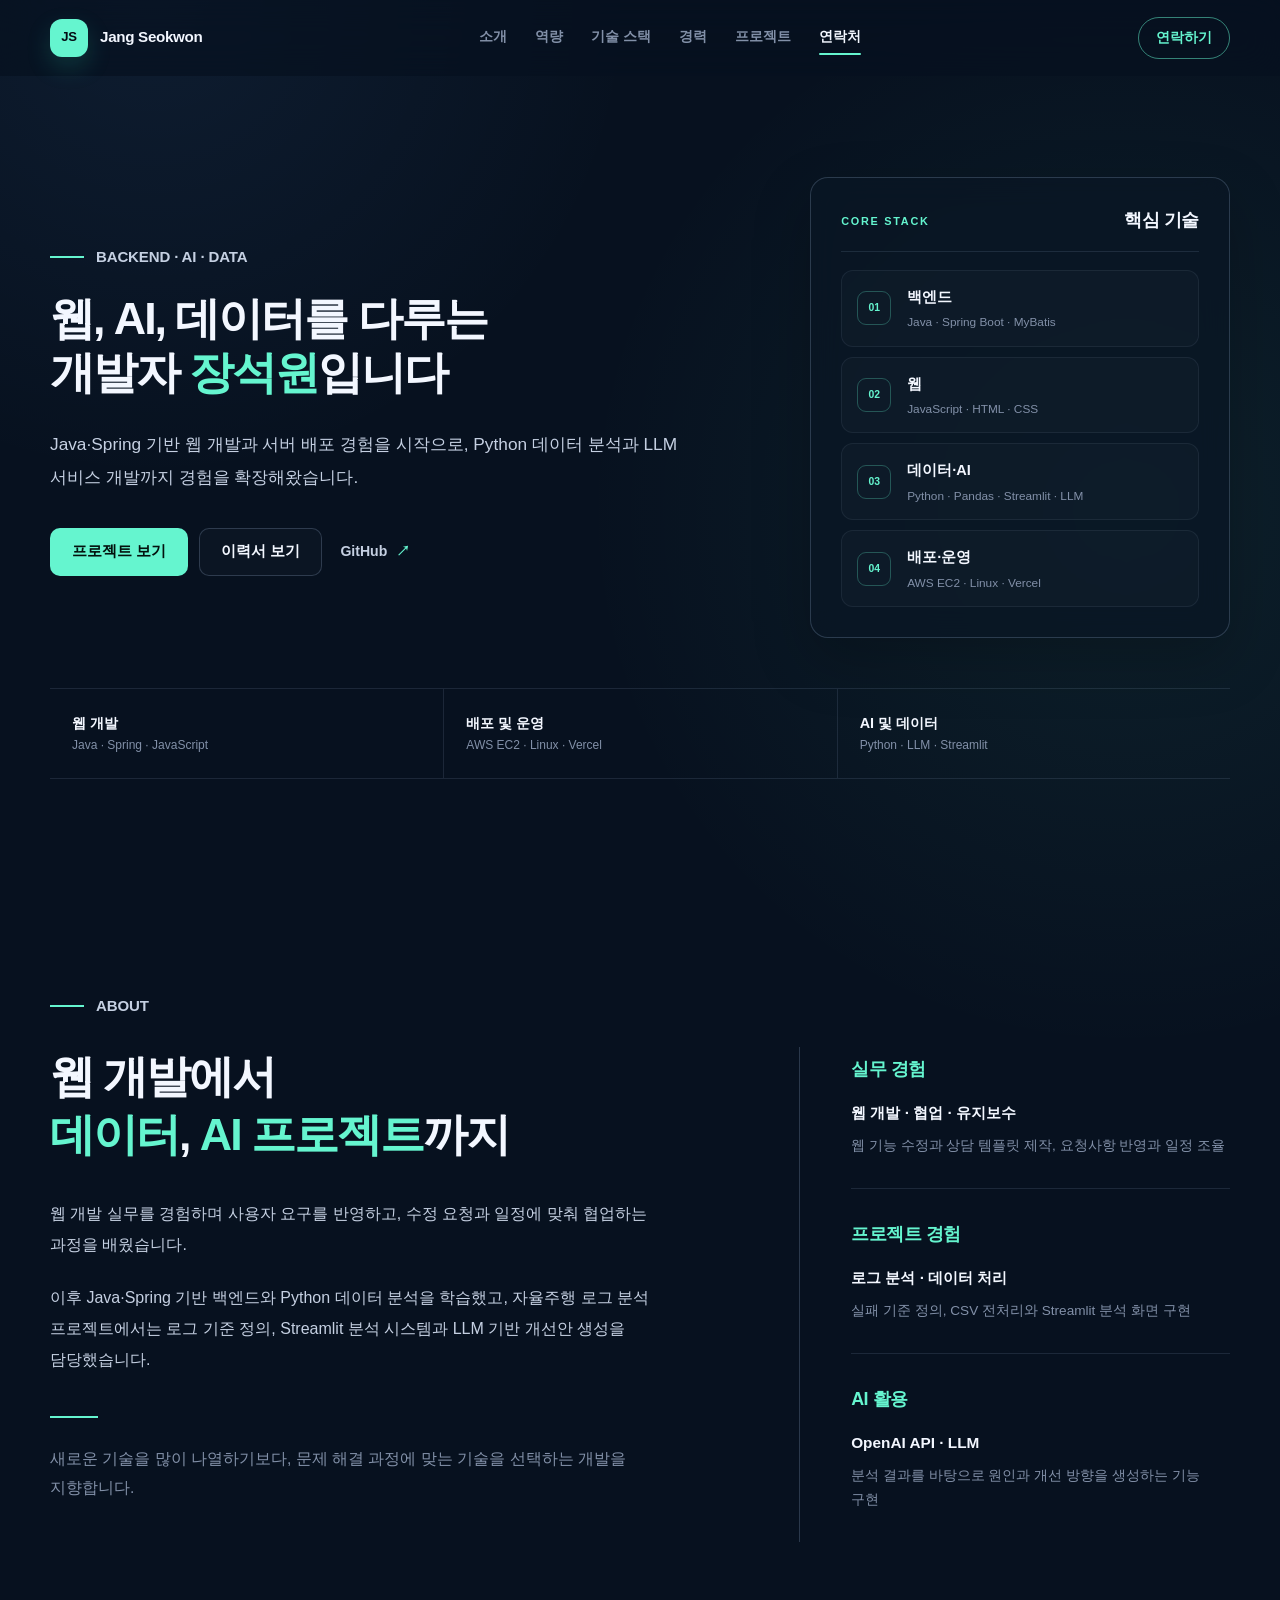
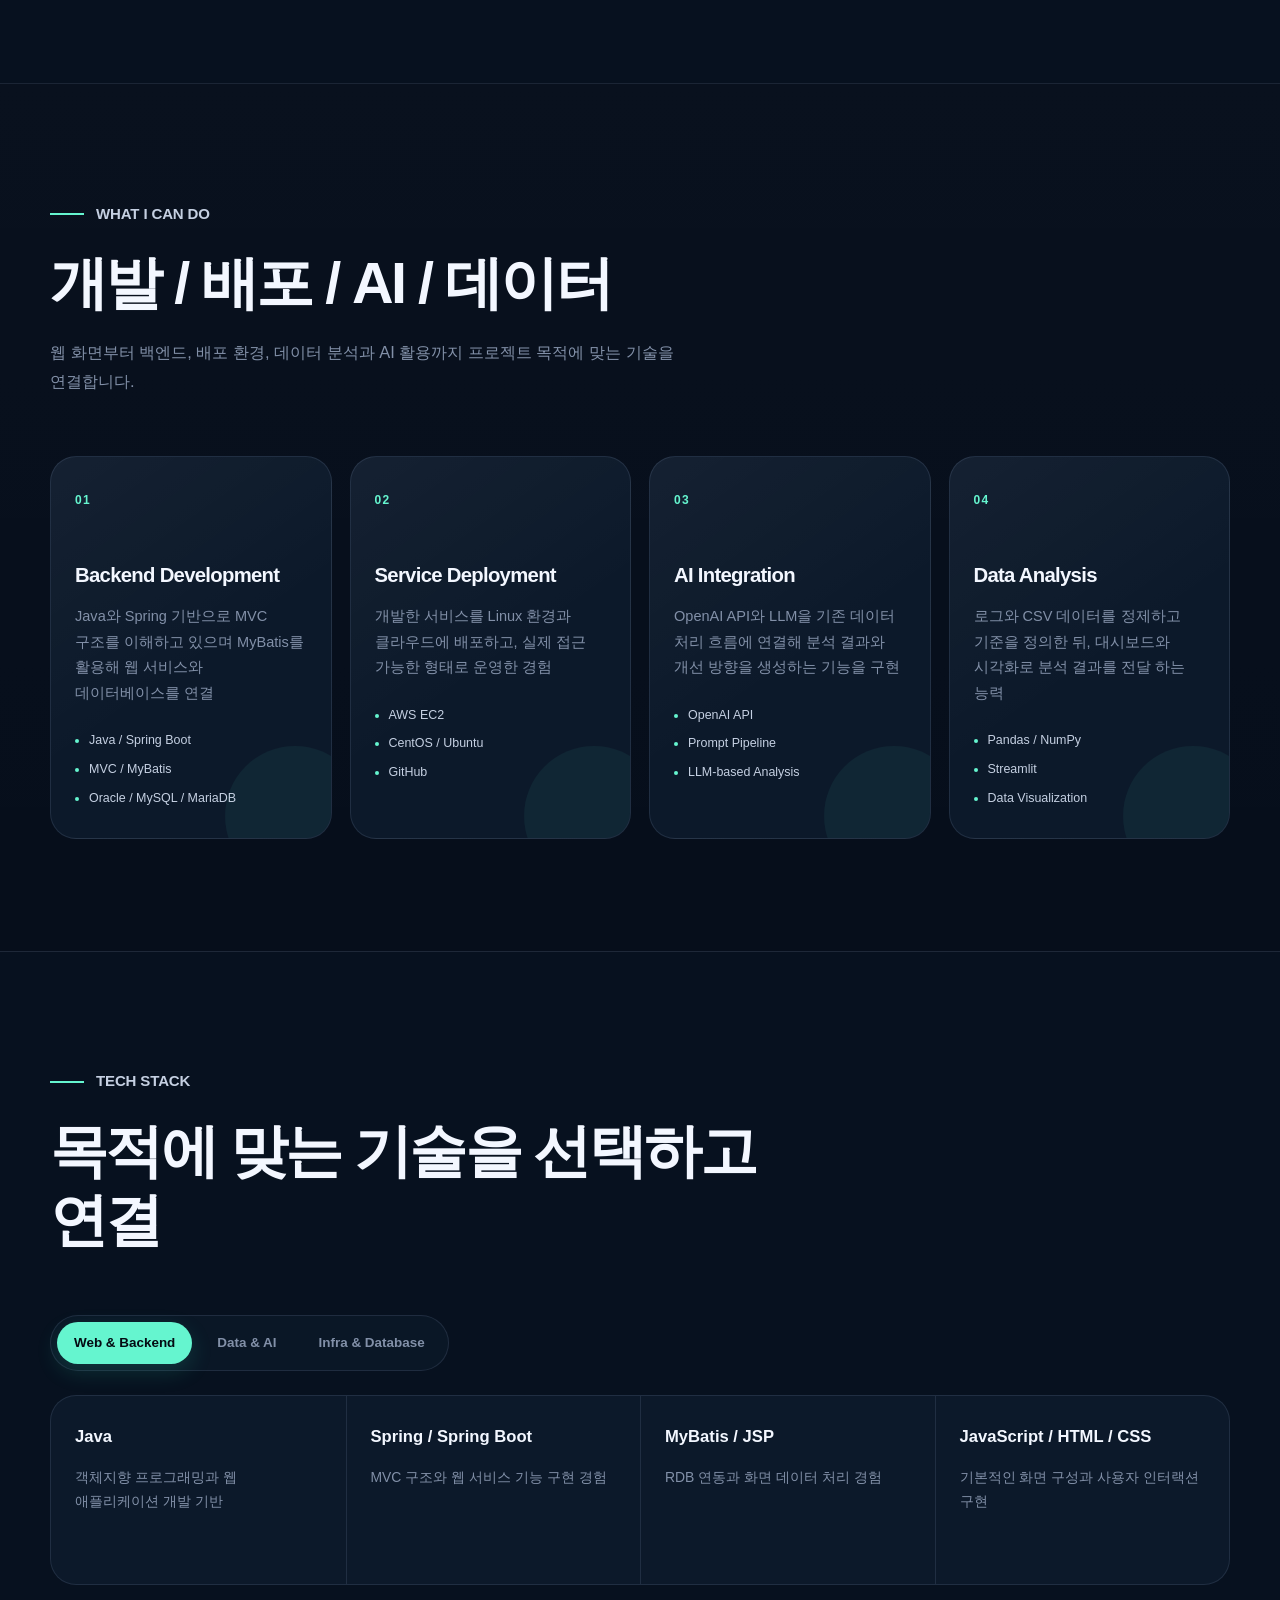
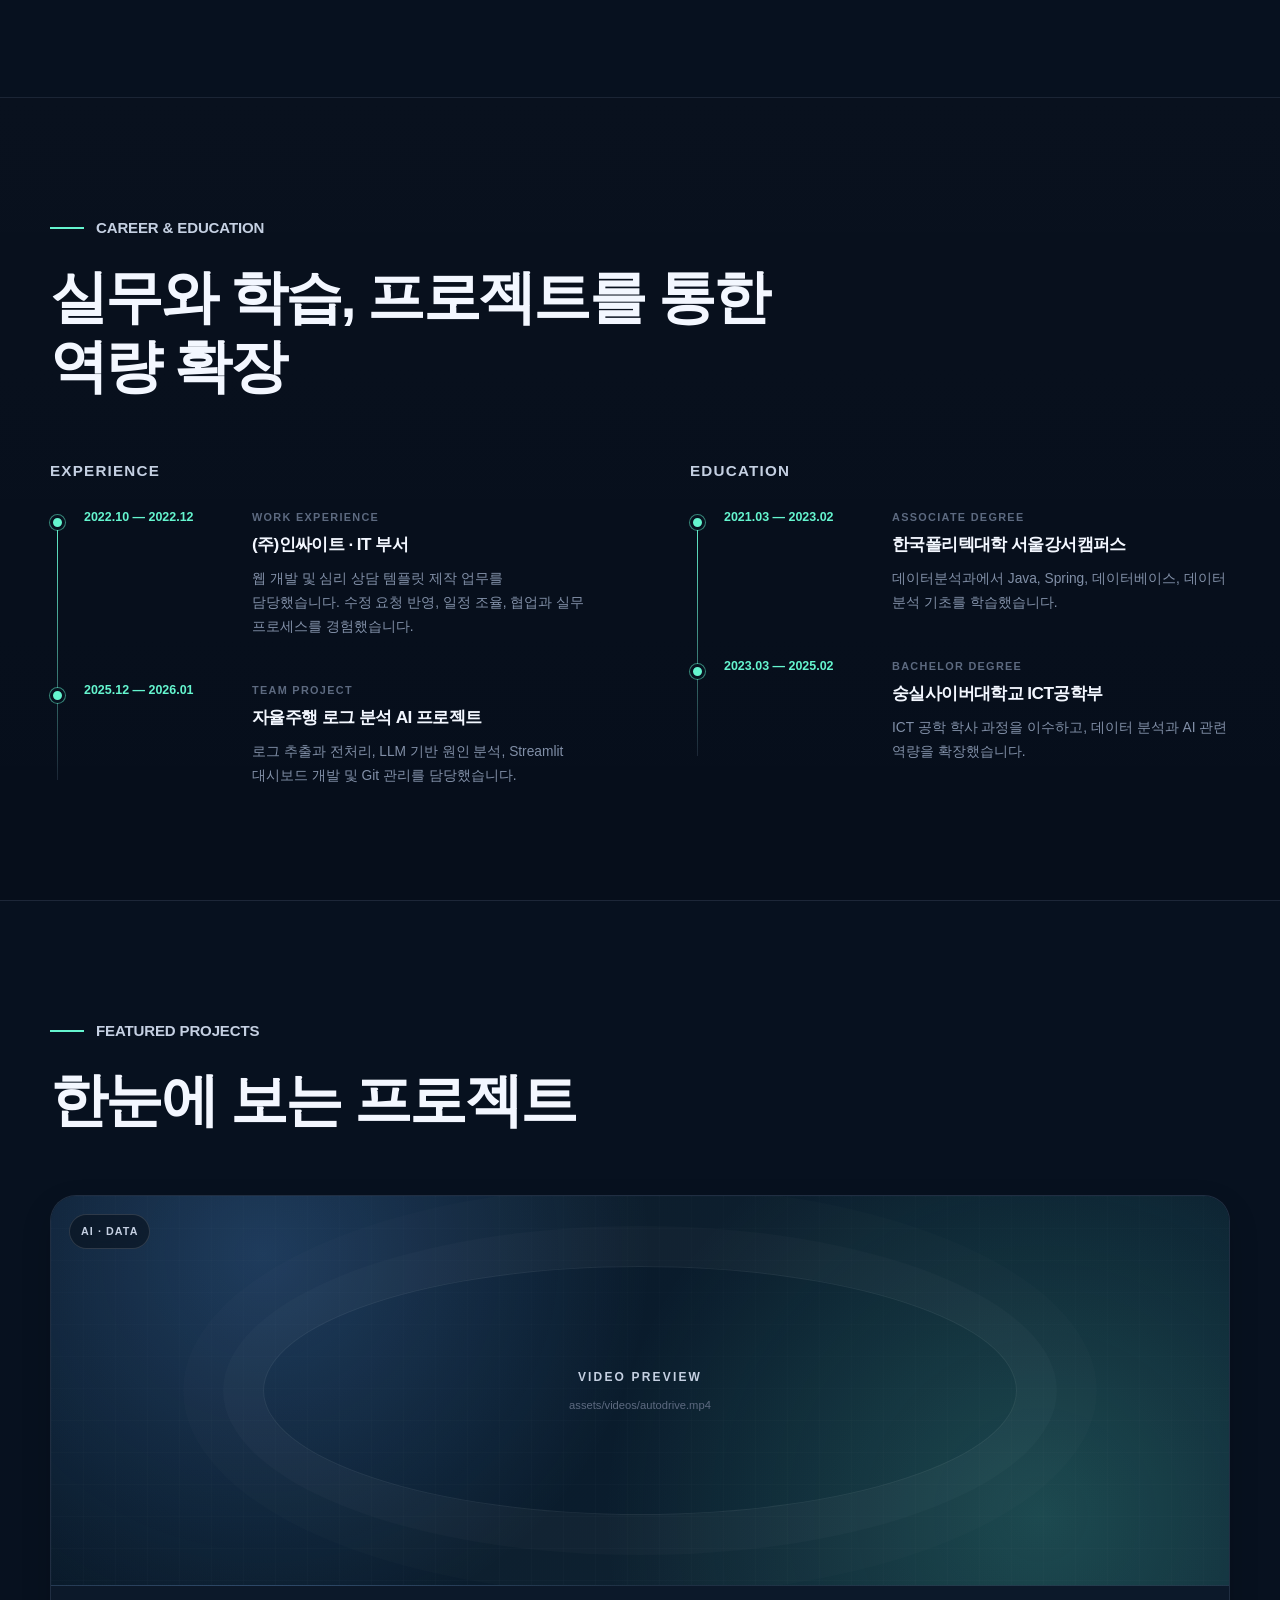
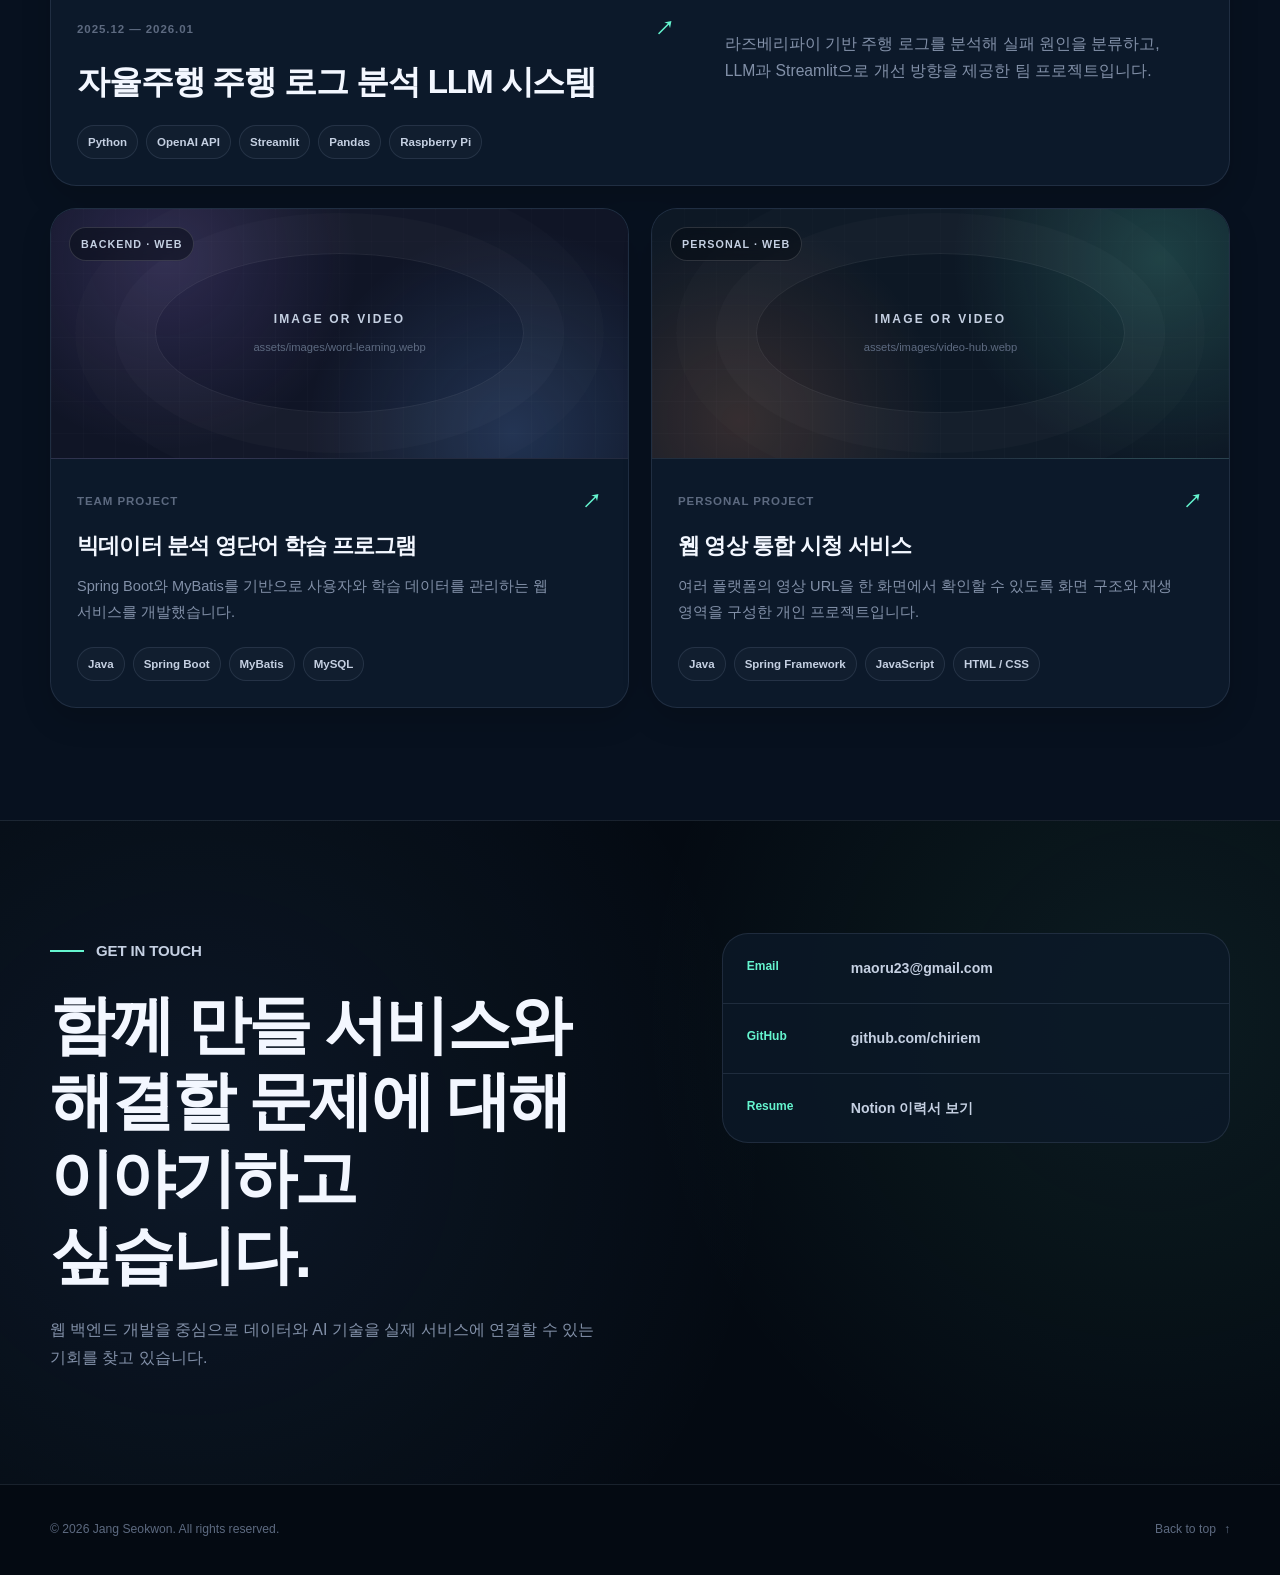
==== commit d5190bc0: "80%" ====
--- a/index.html
+++ b/index.html
@@ -56,16 +56,16 @@
 
             <nav class="primary-nav" id="primary-navigation" aria-label="주요 메뉴">
                 <ul>
-                    <li><a href="#about">About</a></li>
-                    <li><a href="#capabilities">Capabilities</a></li>
-                    <li><a href="#skills">Skills</a></li>
-                    <li><a href="#career">Career</a></li>
-                    <li><a href="#projects">Projects</a></li>
-                    <li><a href="#contact">Contact</a></li>
+                    <li><a href="#about">소개</a></li>
+                    <li><a href="#capabilities">역량</a></li>
+                    <li><a href="#skills">기술 스택</a></li>
+                    <li><a href="#career">경력</a></li>
+                    <li><a href="#projects">프로젝트</a></li>
+                    <li><a href="#contact">연락처</a></li>
                 </ul>
             </nav>
 
-            <a class="header-cta" href="#contact">Contact</a>
+            <a class="header-cta" href="#contact">연락하기</a>
         </div>
     </header>
 
@@ -81,27 +81,21 @@
             </div>
 
             <div class="hero-content reveal">
-                <p class="eyebrow">WEB · BACKEND · DEPLOYMENT · AI</p>
-
-                <h1 id="hero-title">
-                    서비스를 설계하고,
-                    <span>배포하고, 개선하는 개발자</span>
-                </h1>
+                <p class="section-kicker">BACKEND · AI · DATA</p>
+
+                <h2 id="hero-title" class="section-title">
+                    웹, AI, 데이터를 다루는<br>
+                    개발자 <span>장석원</span>입니다
+                </h2>
 
                 <p class="hero-summary">
-                    Java와 Spring 기반의 웹 개발 경험을 시작으로 서버 운영과 배포,
-                    Python 데이터 분석, LLM 기반 서비스 개발까지 기술 영역을 확장해왔습니다.
-                    기능 구현에 그치지 않고 실제 사용 흐름과 문제 해결 과정을 함께 고민합니다.
+                    Java·Spring 기반 웹 개발과 서버 배포 경험을 시작으로,
+                    Python 데이터 분석과 LLM 서비스 개발까지 경험을 확장해왔습니다.
                 </p>
 
                 <div class="hero-actions">
-                    <a
-                        class="button button-primary"
-                        href="https://github.com/chiriem"
-                        target="_blank"
-                        rel="noopener noreferrer"
-                    >
-                        GitHub 보기
+                    <a class="button button-primary" href="#projects">
+                        프로젝트 보기
                     </a>
 
                     <a
@@ -110,136 +104,153 @@
                         target="_blank"
                         rel="noopener noreferrer"
                     >
-                        Notion 이력서
+                        이력서 보기
                     </a>
 
-                    <a class="text-link" href="#projects">
-                        프로젝트 살펴보기
-                        <span aria-hidden="true">↓</span>
+                    <a
+                        class="text-link"
+                        href="https://github.com/chiriem"
+                        target="_blank"
+                        rel="noopener noreferrer"
+                    >
+                        GitHub
+                        <span aria-hidden="true">↗</span>
                     </a>
                 </div>
-
-                <ul class="hero-highlights" aria-label="핵심 경험">
-                    <li>
-                        <strong>Web</strong>
-                        <span>Java · Spring · JavaScript</span>
-                    </li>
-                    <li>
-                        <strong>Deploy</strong>
-                        <span>AWS EC2 · Linux · Vercel</span>
-                    </li>
-                    <li>
-                        <strong>AI & Data</strong>
-                        <span>Python · LLM · Streamlit</span>
-                    </li>
-                </ul>
-            </div>
-
-            <div class="hero-visual reveal" aria-label="개발 역량 흐름">
-                <div class="spectrum-card">
-                    <p class="spectrum-label">TECH SPECTRUM</p>
-
-                    <ol class="spectrum-flow">
+            </div>
+
+            <aside class="hero-visual reveal" aria-labelledby="core-stack-title">
+                <div class="core-stack-card">
+                    <div class="core-stack-heading">
+                        <p class="core-stack-label">CORE STACK</p>
+                        <h2 id="core-stack-title">핵심 기술</h2>
+                    </div>
+
+                    <ul class="core-stack-list">
                         <li>
-                            <span class="flow-index">01</span>
+                            <span class="core-stack-index" aria-hidden="true">01</span>
                             <div>
-                                <strong>Web</strong>
-                                <small>사용자와 서비스의 접점</small>
+                                <strong>백엔드</strong>
+                                <p>Java · Spring Boot · MyBatis</p>
                             </div>
                         </li>
                         <li>
-                            <span class="flow-index">02</span>
+                            <span class="core-stack-index" aria-hidden="true">02</span>
                             <div>
-                                <strong>Backend</strong>
-                                <small>데이터와 기능을 연결하는 구조</small>
+                                <strong>웹</strong>
+                                <p>JavaScript · HTML · CSS</p>
                             </div>
                         </li>
                         <li>
-                            <span class="flow-index">03</span>
+                            <span class="core-stack-index" aria-hidden="true">03</span>
                             <div>
-                                <strong>Deployment</strong>
-                                <small>실제 환경에서 동작하는 서비스</small>
+                                <strong>데이터·AI</strong>
+                                <p>Python · Pandas · Streamlit · LLM</p>
                             </div>
                         </li>
                         <li>
-                            <span class="flow-index">04</span>
+                            <span class="core-stack-index" aria-hidden="true">04</span>
                             <div>
-                                <strong>AI & Data</strong>
-                                <small>분석과 자동화를 통한 개선</small>
+                                <strong>배포·운영</strong>
+                                <p>AWS EC2 · Linux · Vercel</p>
                             </div>
                         </li>
-                    </ol>
-
-                    <div class="spectrum-stack" aria-label="대표 기술">
-                        <span>Java</span>
-                        <span>Spring</span>
-                        <span>AWS</span>
-                        <span>Python</span>
-                        <span>LLM</span>
-                    </div>
-                </div>
-            </div>
+                    </ul>
+                </div>
+            </aside>
+
+            <ul class="hero-highlights reveal" aria-label="주요 경험">
+                <li>
+                    <div>
+                        <strong>웹 개발</strong>
+                        <span>Java · Spring · JavaScript</span>
+                    </div>
+                </li>
+                <li>
+                    <div>
+                        <strong>배포 및 운영</strong>
+                        <span>AWS EC2 · Linux · Vercel</span>
+                    </div>
+                </li>
+                <li>
+                    <div>
+                        <strong>AI 및 데이터</strong>
+                        <span>Python · LLM · Streamlit</span>
+                    </div>
+                </li>
+            </ul>
         </section>
 
         <!-- =====================================================
              ABOUT
         ====================================================== -->
-        <section class="section section-shell" id="about" aria-labelledby="about-title">
-            <div class="section-heading reveal">
-                <p class="eyebrow">ABOUT ME</p>
-                <h2 id="about-title">넓은 경험을 하나의 개발 흐름으로 연결합니다.</h2>
+        <section class="section section-shell about-section" id="about" aria-labelledby="about-title">
+            <div class="about-heading reveal">
+                <p class="section-kicker">ABOUT</p>
             </div>
 
             <div class="about-layout">
                 <div class="about-copy reveal">
-                    <p class="lead">
-                        웹 개발 실무 경험을 바탕으로 서버 운영과 데이터 처리,
-                        AI 기술 활용까지 경험 범위를 넓혀왔습니다.
+                    <h2 id="about-title" class="section-title">
+                        웹 개발에서<br>
+                        <span>데이터</span>, <span>AI 프로젝트</span>까지
+                    </h2>
+
+                    <div class="about-description">
+                        <p>
+                            웹 개발 실무를 경험하며 사용자 요구를 반영하고,
+                            수정 요청과 일정에 맞춰 협업하는 과정을 배웠습니다.
+                        </p>
+
+                        <p>
+                            이후 Java·Spring 기반 백엔드와 Python 데이터 분석을 학습했고,
+                            자율주행 로그 분석 프로젝트에서는 로그 기준 정의,
+                            Streamlit 분석 시스템과 LLM 기반 개선안 생성을 담당했습니다.
+                        </p>
+                    </div>
+
+                    <p class="about-principle">
+                        새로운 기술을 많이 나열하기보다,
+                        문제 해결 과정에 맞는 기술을 선택하는 개발을 지향합니다.
                     </p>
-
-                    <p>
-                        인싸이트 IT 부서에서 웹 개발과 심리 상담 템플릿 제작 업무를 수행하며
-                        수정 요청 대응, 일정 조율, 협업 과정 등 실제 업무 환경을 경험했습니다.
-                        이후 Java·Spring 기반 백엔드 역량과 Python 데이터 분석,
-                        OpenAI API 및 Streamlit을 활용한 AI 프로젝트 경험을 쌓았습니다.
-                    </p>
-
-                    <p>
-                        서로 다른 기술을 단순히 나열하기보다,
-                        사용자의 요구를 이해하고 데이터를 처리하며 서비스를 배포하고 개선하는
-                        하나의 개발 과정으로 연결하는 것을 중요하게 생각합니다.
-                    </p>
-                </div>
-
-                <dl class="about-facts reveal">
-                    <div>
+                </div>
+
+                <dl class="about-experience reveal" aria-label="주요 경험">
+                    <div class="about-experience-item">
                         <dt>실무 경험</dt>
-                        <dd>웹 개발 및 템플릿 제작</dd>
-                    </div>
-                    <div>
-                        <dt>개발 기반</dt>
-                        <dd>Java · Spring · RDB</dd>
-                    </div>
-                    <div>
-                        <dt>확장 역량</dt>
-                        <dd>Python · 데이터 분석 · LLM</dd>
-                    </div>
-                    <div>
-                        <dt>운영 경험</dt>
-                        <dd>AWS EC2 · Linux · Vercel</dd>
+                        <dd>
+                            <strong>웹 개발 · 협업 · 유지보수</strong>
+                            <span>웹 기능 수정과 상담 템플릿 제작, 요청사항 반영과 일정 조율</span>
+                        </dd>
+                    </div>
+
+                    <div class="about-experience-item">
+                        <dt>프로젝트 경험</dt>
+                        <dd>
+                            <strong>로그 분석 · 데이터 처리</strong>
+                            <span>실패 기준 정의, CSV 전처리와 Streamlit 분석 화면 구현</span>
+                        </dd>
+                    </div>
+
+                    <div class="about-experience-item">
+                        <dt>AI 활용</dt>
+                        <dd>
+                            <strong>OpenAI API · LLM</strong>
+                            <span>분석 결과를 바탕으로 원인과 개선 방향을 생성하는 기능 구현</span>
+                        </dd>
                     </div>
                 </dl>
             </div>
         </section>
 
-        <!-- =====================================================
+<!-- =====================================================
              CAPABILITIES
         ====================================================== -->
         <section class="section section-alt" id="capabilities" aria-labelledby="capabilities-title">
             <div class="section-shell">
                 <div class="section-heading reveal">
-                    <p class="eyebrow">WHAT I CAN DO</p>
-                    <h2 id="capabilities-title">서비스 개발의 여러 단계를 경험했습니다.</h2>
+                    <p class="section-kicker">WHAT I CAN DO</p>
+                    <h2 id="capabilities-title" class="section-title">개발 / 배포 / AI / 데이터</h2>
                     <p>
                         웹 화면부터 백엔드, 배포 환경, 데이터 분석과 AI 활용까지
                         프로젝트 목적에 맞는 기술을 연결합니다.
@@ -251,8 +262,8 @@
                         <span class="capability-number">01</span>
                         <h3>Backend Development</h3>
                         <p>
-                            Java와 Spring 기반으로 MVC 구조를 이해하고,
-                            MyBatis를 활용해 웹 서비스와 데이터베이스를 연결합니다.
+                            Java와 Spring 기반으로 MVC 구조를 이해하고 있으며
+                            MyBatis를 활용해 웹 서비스와 데이터베이스를 연결
                         </p>
                         <ul>
                             <li>Java / Spring Boot</li>
@@ -266,12 +277,12 @@
                         <h3>Service Deployment</h3>
                         <p>
                             개발한 서비스를 Linux 환경과 클라우드에 배포하고,
-                            실제 접근 가능한 형태로 운영한 경험이 있습니다.
+                            실제 접근 가능한 형태로 운영한 경험
                         </p>
                         <ul>
                             <li>AWS EC2</li>
                             <li>CentOS / Ubuntu</li>
-                            <li>Vercel / GitHub</li>
+                            <li>GitHub</li>
                         </ul>
                     </article>
 
@@ -280,7 +291,7 @@
                         <h3>AI Integration</h3>
                         <p>
                             OpenAI API와 LLM을 기존 데이터 처리 흐름에 연결해
-                            분석 결과와 개선 방향을 생성하는 기능을 구현했습니다.
+                            분석 결과와 개선 방향을 생성하는 기능을 구현
                         </p>
                         <ul>
                             <li>OpenAI API</li>
@@ -294,7 +305,7 @@
                         <h3>Data Analysis</h3>
                         <p>
                             로그와 CSV 데이터를 정제하고 기준을 정의한 뒤,
-                            대시보드와 시각화로 분석 결과를 전달합니다.
+                            대시보드와 시각화로 분석 결과를 전달 하는 능력
                         </p>
                         <ul>
                             <li>Pandas / NumPy</li>
@@ -311,8 +322,8 @@
         ====================================================== -->
         <section class="section section-shell" id="skills" aria-labelledby="skills-title">
             <div class="section-heading reveal">
-                <p class="eyebrow">TECH STACK</p>
-                <h2 id="skills-title">목적에 맞는 기술을 선택하고 연결합니다.</h2>
+                <p class="section-kicker">TECH STACK</p>
+                <h2 id="skills-title" class="section-title">목적에 맞는 기술을 선택하고 연결</h2>
             </div>
 
             <div class="skill-tabs reveal" role="tablist" aria-label="기술 영역">
@@ -442,8 +453,8 @@
         <section class="section section-alt" id="career" aria-labelledby="career-title">
             <div class="section-shell">
                 <div class="section-heading reveal">
-                    <p class="eyebrow">CAREER & EDUCATION</p>
-                    <h2 id="career-title">실무와 학습, 프로젝트를 통해 역량을 확장했습니다.</h2>
+                    <p class="section-kicker">CAREER & EDUCATION</p>
+                    <h2 id="career-title" class="section-title">실무와 학습, 프로젝트를 통한 역량 확장</h2>
                 </div>
 
                 <div class="career-layout">
@@ -516,14 +527,9 @@
         <section class="section section-shell" id="projects" aria-labelledby="projects-title">
             <div class="section-heading section-heading-row reveal">
                 <div>
-                    <p class="eyebrow">FEATURED PROJECTS</p>
-                    <h2 id="projects-title">문제를 정의하고 해결한 과정을 보여드립니다.</h2>
-                </div>
-
-                <p class="section-side-copy">
-                    각 프로젝트를 선택하면 문제, 해결 방법, 역할과 기술 스택을
-                    상세 모달에서 확인할 수 있습니다.
-                </p>
+                    <p class="section-kicker">FEATURED PROJECTS</p>
+                    <h2 id="projects-title" class="section-title">한눈에 보는 프로젝트</h2>
+                </div>
             </div>
 
             <div class="project-grid">
@@ -650,8 +656,8 @@
         <section class="section contact-section" id="contact" aria-labelledby="contact-title">
             <div class="section-shell contact-layout">
                 <div class="contact-copy reveal">
-                    <p class="eyebrow">GET IN TOUCH</p>
-                    <h2 id="contact-title">
+                    <p class="section-kicker">GET IN TOUCH</p>
+                    <h2 id="contact-title" class="section-title">
                         함께 만들 서비스와 해결할 문제에 대해 이야기하고 싶습니다.
                     </h2>
                     <p>
--- a/style.css
+++ b/style.css
@@ -215,6 +215,30 @@
         rgba(4, 10, 18, 0.28);
 }
 
+
+/* =========================================================
+   SHARED SECTION KICKER
+   Hero와 모든 본문 섹션에서 공통 사용
+========================================================= */
+.section-kicker {
+    display: inline-flex;
+    align-items: center;
+    gap: 12px;
+    margin-bottom: 22px;
+    color: var(--color-text-soft);
+    font-size: 0.94rem;
+    font-weight: 700;
+    letter-spacing: -0.01em;
+}
+
+.section-kicker::before {
+    width: 34px;
+    height: 2px;
+    flex: 0 0 auto;
+    content: "";
+    background: var(--color-accent);
+}
+
 .eyebrow {
     display: inline-flex;
     align-items: center;
@@ -245,7 +269,7 @@
     font-weight: 800;
 }
 
-.section-heading > p:last-child:not(.eyebrow) {
+.section-heading > p:last-child:not(.section-kicker) {
     max-width: 660px;
     margin-top: 20px;
     color: var(--color-muted);
@@ -498,16 +522,27 @@
 }
 
 /* =========================================================
-   5. HERO
+   5. HERO — KOREAN DEVELOPER PROFILE
 ========================================================= */
 .hero {
     display: grid;
-    min-height: 100svh;
-    grid-template-columns: minmax(0, 1.2fr) minmax(340px, 0.8fr);
+    min-height: min(860px, 100svh);
+    grid-template-columns: minmax(0, 1.15fr) minmax(330px, 0.72fr);
+    grid-template-areas:
+        "content visual"
+        "highlights highlights";
+    align-content: center;
     align-items: center;
-    gap: clamp(48px, 7vw, 92px);
-    padding-top: calc(var(--header-height) + 72px);
-    padding-bottom: 80px;
+    gap: 48px clamp(52px, 7vw, 96px);
+    padding-top: calc(var(--header-height) + 82px);
+    padding-bottom: 62px;
+}
+
+.section-title {
+    font-size: clamp(2.6rem, 3.5vw, 4rem);
+    font-weight: 800;
+    line-height: 1.2;
+    letter-spacing: -0.045em;
 }
 
 .hero-background {
@@ -521,218 +556,282 @@
 .hero-orb {
     position: absolute;
     border-radius: 50%;
-    filter: blur(12px);
-    opacity: 0.75;
+    filter: blur(20px);
+    opacity: 0.34;
 }
 
 .hero-orb-one {
-    top: 7%;
-    left: -15%;
-    width: min(48vw, 620px);
+    top: 3%;
+    left: -18%;
+    width: min(42vw, 520px);
     aspect-ratio: 1;
-    background: radial-gradient(circle, rgba(98, 169, 255, 0.18), transparent 67%);
+    background: radial-gradient(circle, rgba(98, 169, 255, 0.12), transparent 70%);
 }
 
 .hero-orb-two {
-    right: -12%;
-    bottom: 4%;
-    width: min(42vw, 560px);
+    right: -16%;
+    bottom: 0;
+    width: min(36vw, 470px);
     aspect-ratio: 1;
-    background: radial-gradient(circle, rgba(101, 245, 207, 0.15), transparent 67%);
+    background: radial-gradient(circle, rgba(101, 245, 207, 0.1), transparent 70%);
 }
 
 .hero-grid {
     position: absolute;
     inset: 0;
-    opacity: 0.15;
+    opacity: 0.055;
     background-image:
-        linear-gradient(rgba(255, 255, 255, 0.04) 1px, transparent 1px),
-        linear-gradient(90deg, rgba(255, 255, 255, 0.04) 1px, transparent 1px);
-    background-size: 64px 64px;
-    mask-image: linear-gradient(to bottom, black, transparent 90%);
+        linear-gradient(rgba(255, 255, 255, 0.035) 1px, transparent 1px),
+        linear-gradient(90deg, rgba(255, 255, 255, 0.035) 1px, transparent 1px);
+    background-size: 80px 80px;
+    mask-image: linear-gradient(to bottom, black, transparent 92%);
+}
+
+.hero-content {
+    grid-area: content;
+    max-width: 760px;
+}
+
+.hero-kicker {
+    display: inline-flex;
+    align-items: center;
+    gap: 12px;
+    margin-bottom: 22px;
+    color: var(--color-text-soft);
+    font-size: 0.94rem;
+    font-weight: 700;
+    letter-spacing: -0.01em;
+}
+
+.hero-kicker::before {
+    width: 34px;
+    height: 2px;
+    content: "";
+    background: var(--color-accent);
 }
 
 .hero-content h1 {
-    max-width: 820px;
-    font-size: clamp(3.15rem, 7vw, 6.7rem);
-    font-weight: 850;
-    line-height: 0.98;
-    letter-spacing: -0.065em;
-}
-
-.hero-content h1 span {
-    display: block;
-    margin-top: 8px;
-    color: transparent;
-    background:
-        linear-gradient(100deg, var(--color-text), var(--color-accent) 64%, var(--color-blue));
-    -webkit-background-clip: text;
-    background-clip: text;
+    max-width: 760px;
+    font-size: clamp(2.8rem, 5.2vw, 5rem);
+    font-weight: 800;
+    line-height: 1.16;
+    letter-spacing: -0.052em;
+}
+
+.hero-content h2 span {
+    color: var(--color-accent);
 }
 
 .hero-summary {
-    max-width: 720px;
+    max-width: 650px;
     margin-top: 28px;
     color: var(--color-text-soft);
-    font-size: clamp(1rem, 1.6vw, 1.15rem);
+    font-size: clamp(1rem, 1.35vw, 1.08rem);
+    line-height: 1.9;
 }
 
 .hero-actions {
     display: flex;
     flex-wrap: wrap;
     align-items: center;
-    gap: 12px;
+    gap: 11px;
     margin-top: 34px;
 }
 
+.hero .button {
+    min-height: 48px;
+    padding-inline: 21px;
+    border-radius: 10px;
+    box-shadow: none;
+}
+
+.hero .button:hover {
+    transform: translateY(-2px);
+}
+
+.hero .button-primary {
+    background: var(--color-accent);
+}
+
+.hero .button-primary:hover {
+    box-shadow: 0 12px 30px rgba(43, 217, 174, 0.14);
+}
+
+.hero .button-secondary {
+    background: rgba(255, 255, 255, 0.018);
+}
+
+.hero .text-link {
+    margin-left: 3px;
+    font-size: 0.88rem;
+}
+
+.hero-visual {
+    grid-area: visual;
+    position: relative;
+}
+
+.core-stack-card {
+    padding: 30px;
+    border: 1px solid var(--color-border-strong);
+    border-radius: 18px;
+    background: rgba(9, 22, 37, 0.78);
+    box-shadow: 0 22px 58px rgba(0, 0, 0, 0.22);
+    backdrop-filter: blur(14px);
+}
+
+.core-stack-heading {
+    display: flex;
+    align-items: end;
+    justify-content: space-between;
+    gap: 20px;
+    padding-bottom: 20px;
+    border-bottom: 1px solid var(--color-border);
+}
+
+.core-stack-label {
+    color: var(--color-accent);
+    font-size: 0.68rem;
+    font-weight: 800;
+    letter-spacing: 0.16em;
+}
+
+.core-stack-heading h2 {
+    font-size: 1.15rem;
+    letter-spacing: -0.025em;
+}
+
+.core-stack-list {
+    display: grid;
+    gap: 10px;
+    margin-top: 18px;
+}
+
+.core-stack-list li {
+    display: grid;
+    grid-template-columns: 36px minmax(0, 1fr);
+    align-items: center;
+    gap: 14px;
+    padding: 14px 15px;
+    border: 1px solid rgba(155, 178, 211, 0.09);
+    border-radius: 12px;
+    background: rgba(255, 255, 255, 0.018);
+}
+
+.core-stack-index {
+    display: grid;
+    width: 34px;
+    height: 34px;
+    place-items: center;
+    border: 1px solid rgba(101, 245, 207, 0.28);
+    border-radius: 9px;
+    color: var(--color-accent);
+    font-size: 0.65rem;
+    font-weight: 800;
+}
+
+.core-stack-list strong,
+.core-stack-list p {
+    display: block;
+}
+
+.core-stack-list strong {
+    color: var(--color-text);
+    font-size: 0.91rem;
+}
+
+.core-stack-list p {
+    margin-top: 3px;
+    color: var(--color-muted);
+    font-size: 0.74rem;
+    line-height: 1.55;
+}
+
 .hero-highlights {
+    grid-area: highlights;
     display: grid;
     grid-template-columns: repeat(3, minmax(0, 1fr));
-    gap: 14px;
-    margin-top: 58px;
+    gap: 0;
+    margin-top: 2px;
+    border-top: 1px solid var(--color-border);
+    border-bottom: 1px solid var(--color-border);
 }
 
 .hero-highlights li {
-    padding: 18px 18px 17px;
-    border: 1px solid var(--color-border);
-    border-radius: var(--radius-md);
-    background: rgba(255, 255, 255, 0.018);
-}
-
-.hero-highlights strong,
+    display: flex;
+    flex-direction: column;
+    align-items: flex-start;
+    gap: 6px;
+    min-width: 0;
+    padding: 24px 22px;
+}
+
+.hero-highlights li + li {
+    border-left: 1px solid var(--color-border);
+}
+
+.hero-highlight-icon {
+    display: none;
+}
+
+.hero-highlights strong {
+    display: block;
+    margin-bottom: 0;
+    color: var(--color-text);
+    font-size: 1.15rem;
+    font-weight: 800;
+    line-height: 1.4;
+}
+
+
 .hero-highlights span {
     display: block;
+    color: var(--color-muted);
+    font-size: 0.86rem;
+    line-height: 1.5;
 }
 
 .hero-highlights strong {
-    margin-bottom: 4px;
+    margin-bottom: 3px;
     color: var(--color-text);
-    font-size: 0.95rem;
-}
-
-.hero-highlights span {
+    font-size: 0.9rem;
+}
+
+.hero-highlights div > span {
+    overflow: hidden;
     color: var(--color-muted);
-    font-size: 0.79rem;
+    font-size: 0.75rem;
     line-height: 1.5;
-}
-
-.hero-visual {
-    position: relative;
-}
-
-.spectrum-card {
-    position: relative;
-    overflow: hidden;
-    padding: clamp(28px, 4vw, 42px);
-    border: 1px solid var(--color-border-strong);
-    border-radius: var(--radius-xl);
-    background:
-        linear-gradient(145deg, rgba(255, 255, 255, 0.055), rgba(255, 255, 255, 0.012)),
-        rgba(9, 23, 39, 0.78);
-    box-shadow: var(--shadow-lg);
-    backdrop-filter: blur(18px);
-}
-
-.spectrum-card::before {
-    position: absolute;
-    top: -80px;
-    right: -80px;
-    width: 220px;
-    height: 220px;
-    content: "";
-    border-radius: 50%;
-    background: rgba(101, 245, 207, 0.12);
-    filter: blur(10px);
-}
-
-.spectrum-label {
-    position: relative;
-    color: var(--color-accent);
-    font-size: 0.72rem;
-    font-weight: 850;
-    letter-spacing: 0.18em;
-}
-
-.spectrum-flow {
-    position: relative;
-    margin-top: 28px;
-}
-
-.spectrum-flow::before {
-    position: absolute;
-    top: 22px;
-    bottom: 22px;
-    left: 19px;
-    width: 1px;
-    content: "";
-    background: linear-gradient(var(--color-accent), rgba(101, 245, 207, 0.08));
-}
-
-.spectrum-flow li {
-    position: relative;
-    display: grid;
-    grid-template-columns: 40px 1fr;
-    align-items: center;
-    gap: 18px;
-    padding-block: 15px;
-}
-
-.flow-index {
-    position: relative;
-    z-index: 1;
-    display: grid;
-    width: 40px;
-    height: 40px;
-    place-items: center;
-    border: 1px solid var(--color-border-accent);
-    border-radius: 50%;
-    color: var(--color-accent);
-    background: var(--color-surface);
-    font-size: 0.7rem;
+    text-overflow: ellipsis;
+    white-space: nowrap;
+}
+
+/* =========================================================
+   6. ABOUT — EXPERIENCE-LED PROFILE
+========================================================= */
+.about-section {
+    padding-top: clamp(96px, 10vw, 132px);
+    padding-bottom: clamp(100px, 11vw, 144px);
+}
+
+.about-heading {
+    margin-bottom: 28px;
+}
+
+.about-heading .section-kicker {
+    margin-bottom: 0;
+}
+
+.about-heading h2 {
+    font-size: clamp(2.3rem, 4vw, 3.5rem);
     font-weight: 800;
-}
-
-.spectrum-flow strong,
-.spectrum-flow small {
-    display: block;
-}
-
-.spectrum-flow strong {
-    font-size: 1.08rem;
-}
-
-.spectrum-flow small {
-    margin-top: 4px;
-    color: var(--color-muted);
-    font-size: 0.8rem;
-}
-
-.spectrum-stack {
-    display: flex;
-    flex-wrap: wrap;
-    gap: 8px;
-    margin-top: 28px;
-    padding-top: 24px;
-    border-top: 1px solid var(--color-border);
-}
-
-.spectrum-stack span {
-    padding: 7px 11px;
-    border: 1px solid var(--color-border);
-    border-radius: var(--radius-pill);
-    color: var(--color-text-soft);
-    background: rgba(255, 255, 255, 0.025);
-    font-size: 0.75rem;
-    font-weight: 700;
-}
-
-/* =========================================================
-   6. ABOUT
-========================================================= */
+    letter-spacing: -0.045em;
+}
+
 .about-layout {
     display: grid;
-    grid-template-columns: minmax(0, 1.25fr) minmax(300px, 0.75fr);
-    gap: clamp(42px, 8vw, 100px);
+    grid-template-columns: minmax(0, 1.2fr) minmax(340px, 0.8fr);
+    gap: clamp(56px, 8vw, 108px);
     align-items: start;
 }
 
@@ -740,51 +839,95 @@
     max-width: 720px;
 }
 
-.about-copy p {
+.about-copy h2 {
+    font-size: clamp(2rem, 3.5vw, 3.35rem);
+    font-weight: 800;
+    line-height: 1.3;
+    letter-spacing: -0.045em;
+}
+
+.about-copy h2 span {
+    color: var(--color-accent);
+}
+
+.about-description {
+    max-width: 680px;
+    margin-top: 34px;
+}
+
+.about-description p {
+    color: var(--color-text-soft);
+    font-size: clamp(1rem, 1.25vw, 1.08rem);
+    line-height: 1.95;
+}
+
+.about-description p + p {
+    margin-top: 22px;
+}
+
+.about-principle {
+    position: relative;
+    max-width: 630px;
+    margin-top: 40px;
+    padding-top: 28px;
     color: var(--color-muted);
-}
-
-.about-copy p + p {
-    margin-top: 20px;
-}
-
-.about-copy .lead {
+    font-size: 0.98rem;
+    line-height: 1.85;
+}
+
+.about-principle::before {
+    position: absolute;
+    top: 0;
+    left: 0;
+    width: 48px;
+    height: 2px;
+    content: "";
+    background: var(--color-accent);
+}
+
+.about-experience {
+    border-left: 1px solid var(--color-border-strong);
+    padding-left: clamp(30px, 4vw, 56px);
+}
+
+.about-experience-item {
+    padding: 7px 0 30px;
+}
+
+.about-experience-item + .about-experience-item {
+    padding-top: 30px;
+    border-top: 1px solid var(--color-border);
+}
+
+.about-experience dt {
+    color: var(--color-accent);
+    font-size: 1.12rem;
+    font-weight: 800;
+    letter-spacing: -0.025em;
+}
+
+.about-experience dd {
+    margin-top: 14px;
+}
+
+.about-experience strong,
+.about-experience span {
+    display: block;
+}
+
+.about-experience strong {
     color: var(--color-text);
-    font-size: clamp(1.25rem, 2.3vw, 1.72rem);
-    font-weight: 650;
-    line-height: 1.55;
-    letter-spacing: -0.025em;
-}
-
-.about-facts {
-    overflow: hidden;
-    border: 1px solid var(--color-border);
-    border-radius: var(--radius-lg);
-    background: var(--color-surface-glass);
-    box-shadow: var(--shadow-sm);
-}
-
-.about-facts div {
-    display: grid;
-    grid-template-columns: 108px 1fr;
-    gap: 18px;
-    padding: 21px 22px;
-}
-
-.about-facts div + div {
-    border-top: 1px solid var(--color-border);
-}
-
-.about-facts dt {
-    color: var(--color-accent);
-    font-size: 0.78rem;
-    font-weight: 800;
-}
-
-.about-facts dd {
-    color: var(--color-text-soft);
-    font-size: 0.9rem;
-}
+    font-size: 0.96rem;
+    font-weight: 750;
+}
+
+.about-experience span {
+    margin-top: 8px;
+    color: var(--color-muted);
+    font-size: 0.85rem;
+    line-height: 1.75;
+}
+
 
 /* =========================================================
    7. CAPABILITIES
@@ -2178,3 +2321,164 @@
     visibility: visible;
     transform: none;
 }
+
+/* =========================================================
+   HERO REDESIGN — RESPONSIVE OVERRIDES
+========================================================= */
+@media (max-width: 1080px) {
+    .hero {
+        grid-template-columns: minmax(0, 1fr) minmax(300px, 0.72fr);
+        gap: 42px;
+    }
+
+    .core-stack-card {
+        padding: 24px;
+    }
+
+    .hero-highlights {
+        grid-template-columns: repeat(3, minmax(0, 1fr));
+    }
+}
+
+@media (max-width: 860px) {
+    .hero {
+        min-height: auto;
+        grid-template-columns: 1fr;
+        grid-template-areas:
+            "content"
+            "visual"
+            "highlights";
+        gap: 42px;
+        padding-top: calc(var(--header-height) + 76px);
+        padding-bottom: 56px;
+    }
+
+    .hero-content {
+        max-width: 720px;
+    }
+
+    .hero-visual {
+        width: 100%;
+        max-width: 680px;
+    }
+
+    .hero-highlights {
+        grid-template-columns: 1fr;
+    }
+
+    .hero-highlights li + li {
+        border-top: 1px solid var(--color-border);
+        border-left: 0;
+    }
+
+    .hero-highlights div > span {
+        white-space: normal;
+    }
+}
+
+@media (max-width: 640px) {
+    .hero {
+        gap: 34px;
+        padding-top: calc(var(--header-height) + 54px);
+        padding-bottom: 44px;
+    }
+
+    .hero-kicker {
+        margin-bottom: 17px;
+        font-size: 0.84rem;
+    }
+
+    .hero-content h1 {
+        font-size: clamp(2.28rem, 11vw, 3.25rem);
+        line-height: 1.2;
+        letter-spacing: -0.045em;
+    }
+
+    .hero-summary {
+        margin-top: 22px;
+        font-size: 0.94rem;
+        line-height: 1.82;
+    }
+
+    .hero-actions {
+        align-items: stretch;
+        margin-top: 28px;
+    }
+
+    .hero .button {
+        flex: 1 1 calc(50% - 6px);
+        padding-inline: 15px;
+    }
+
+    .hero .text-link {
+        flex-basis: 100%;
+        margin-left: 0;
+    }
+
+    .core-stack-card {
+        padding: 21px;
+        border-radius: 15px;
+    }
+
+    .core-stack-heading {
+        align-items: start;
+        flex-direction: column;
+        gap: 6px;
+    }
+
+    .core-stack-list li {
+        padding: 13px;
+    }
+
+    .hero-highlights li {
+        padding: 17px 4px;
+    }
+}
+
+/* About responsive adjustments */
+@media (max-width: 900px) {
+    .about-heading {
+        grid-template-columns: 1fr;
+        gap: 10px;
+    }
+
+    .about-layout {
+        grid-template-columns: 1fr;
+        gap: 54px;
+    }
+
+    .about-experience {
+        border-left: 0;
+        border-top: 1px solid var(--color-border-strong);
+        padding-top: 8px;
+        padding-left: 0;
+    }
+}
+
+@media (max-width: 640px) {
+    .about-section {
+        padding-top: 84px;
+        padding-bottom: 92px;
+    }
+
+    .about-heading {
+        margin-bottom: 40px;
+    }
+
+    .about-copy h3 {
+        font-size: clamp(1.85rem, 9vw, 2.5rem);
+    }
+
+    .about-description {
+        margin-top: 26px;
+    }
+
+    .about-description p {
+        font-size: 0.96rem;
+        line-height: 1.85;
+    }
+
+    .about-principle {
+        margin-top: 32px;
+    }
+}
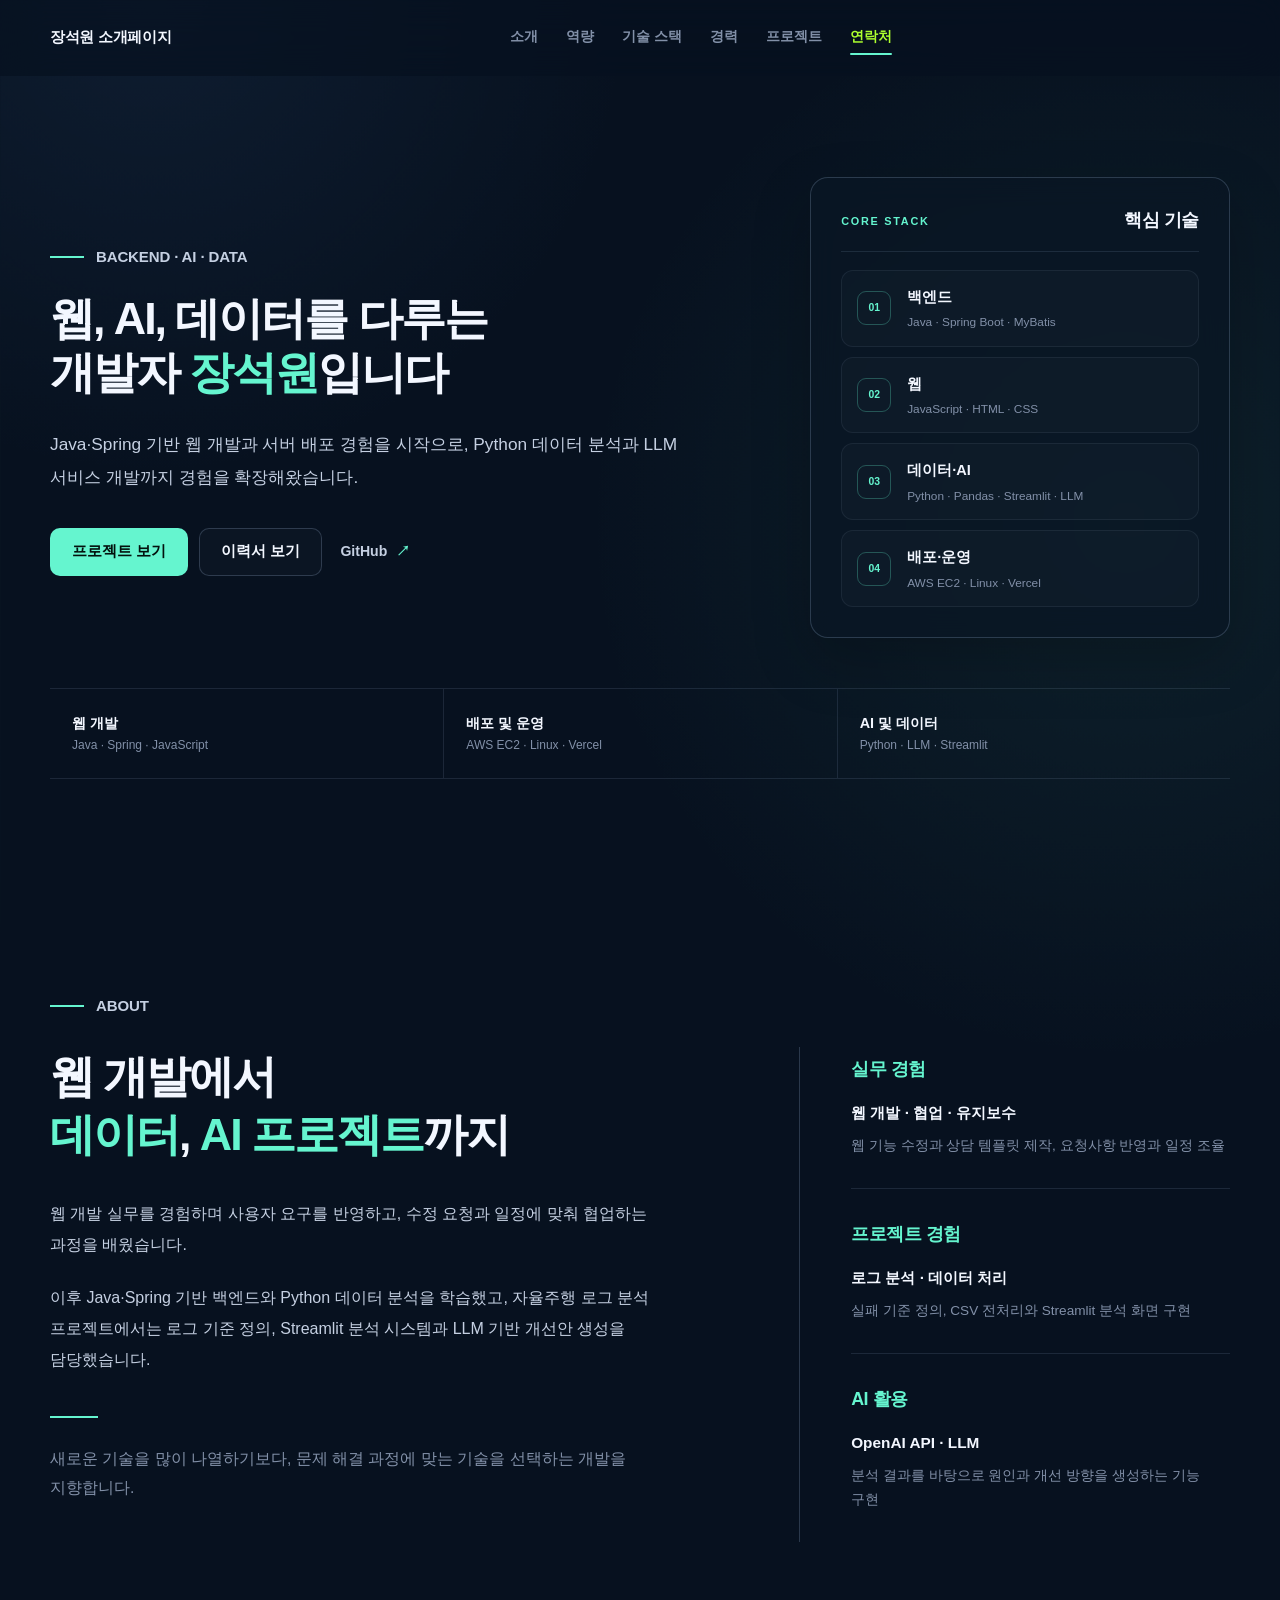
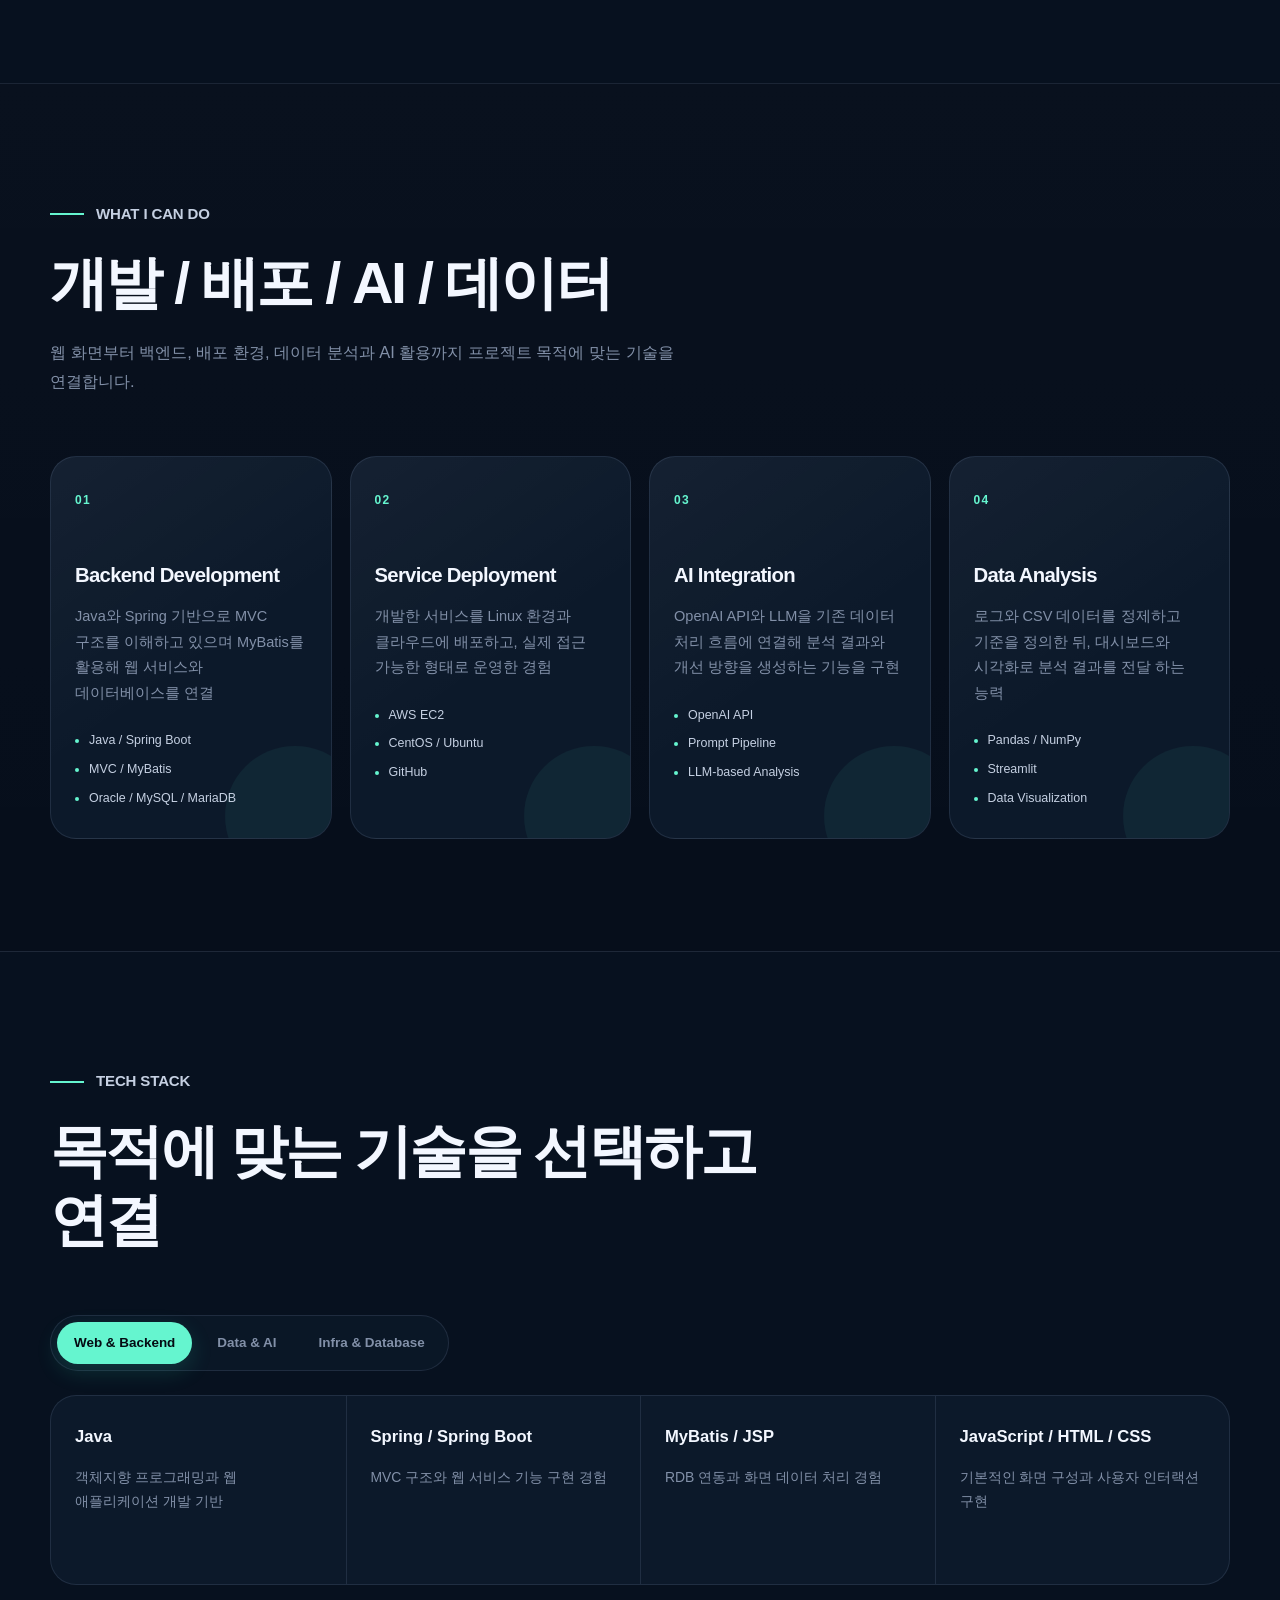
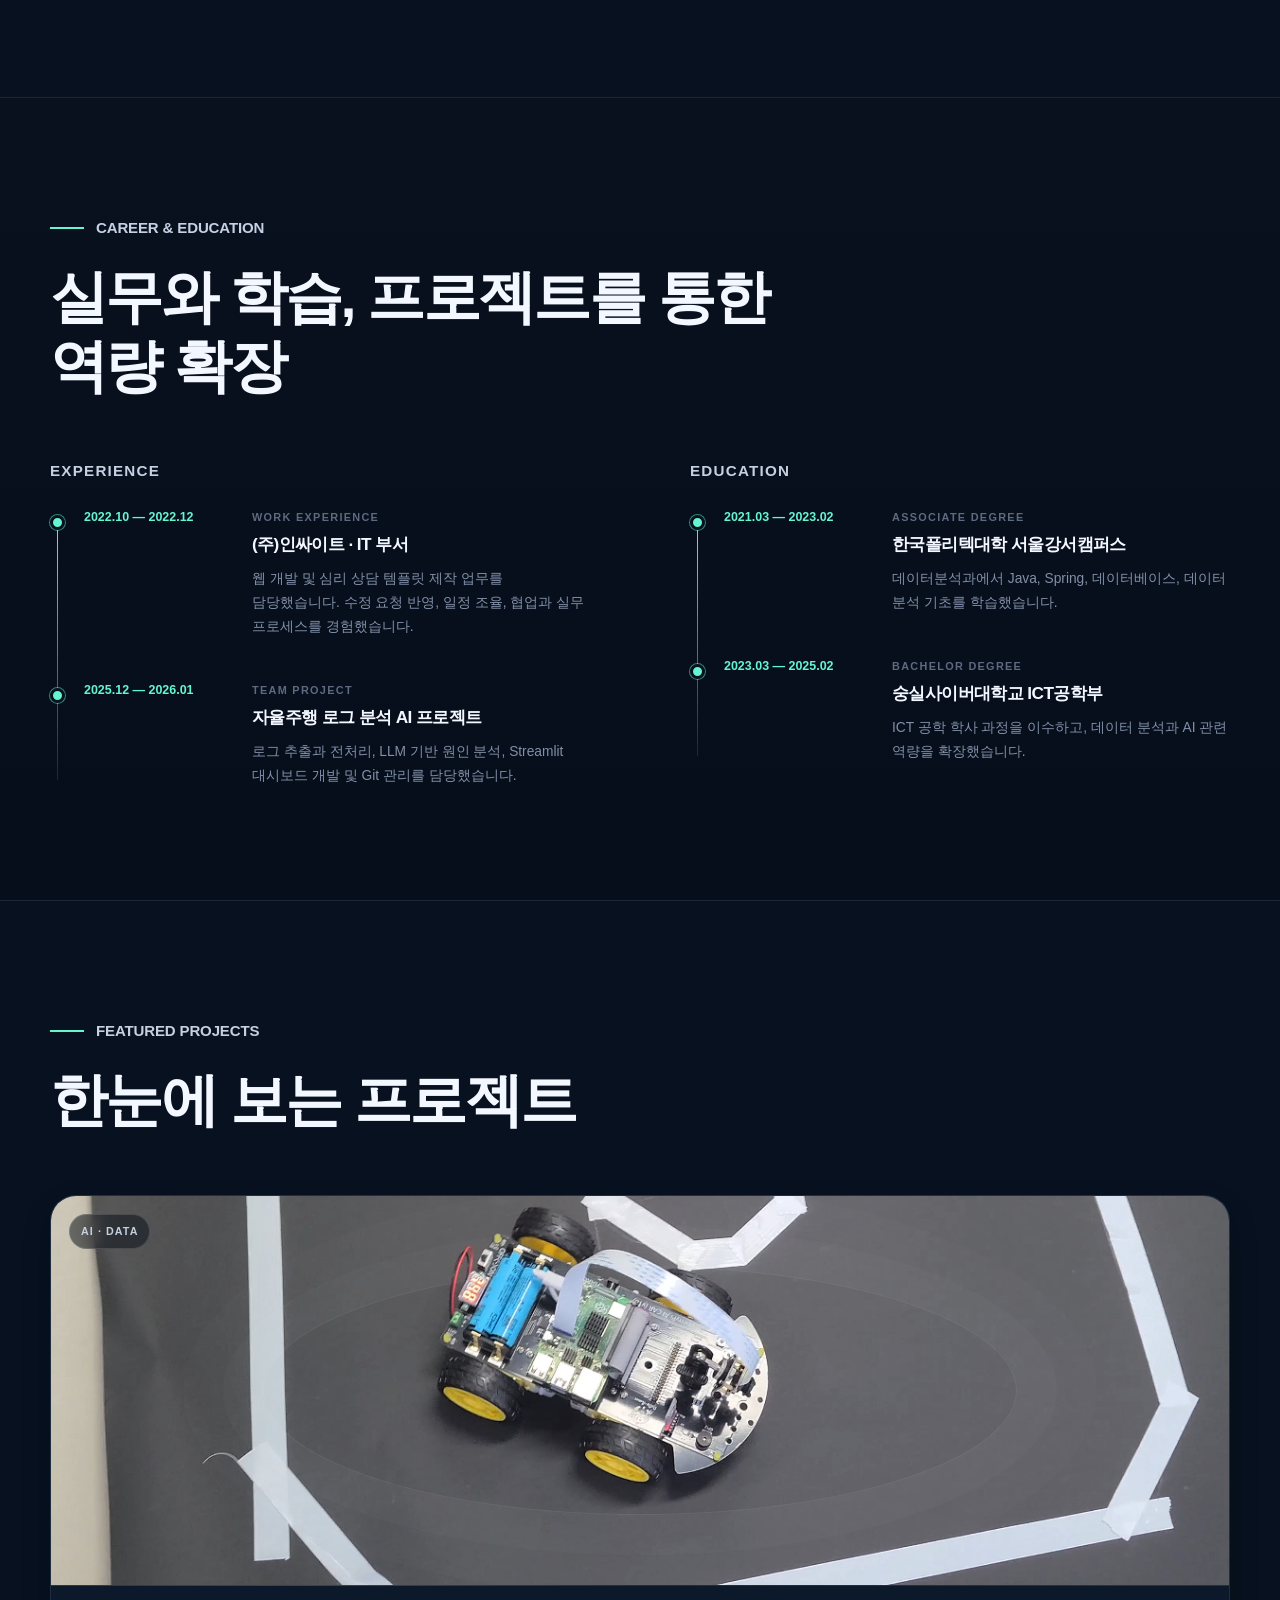
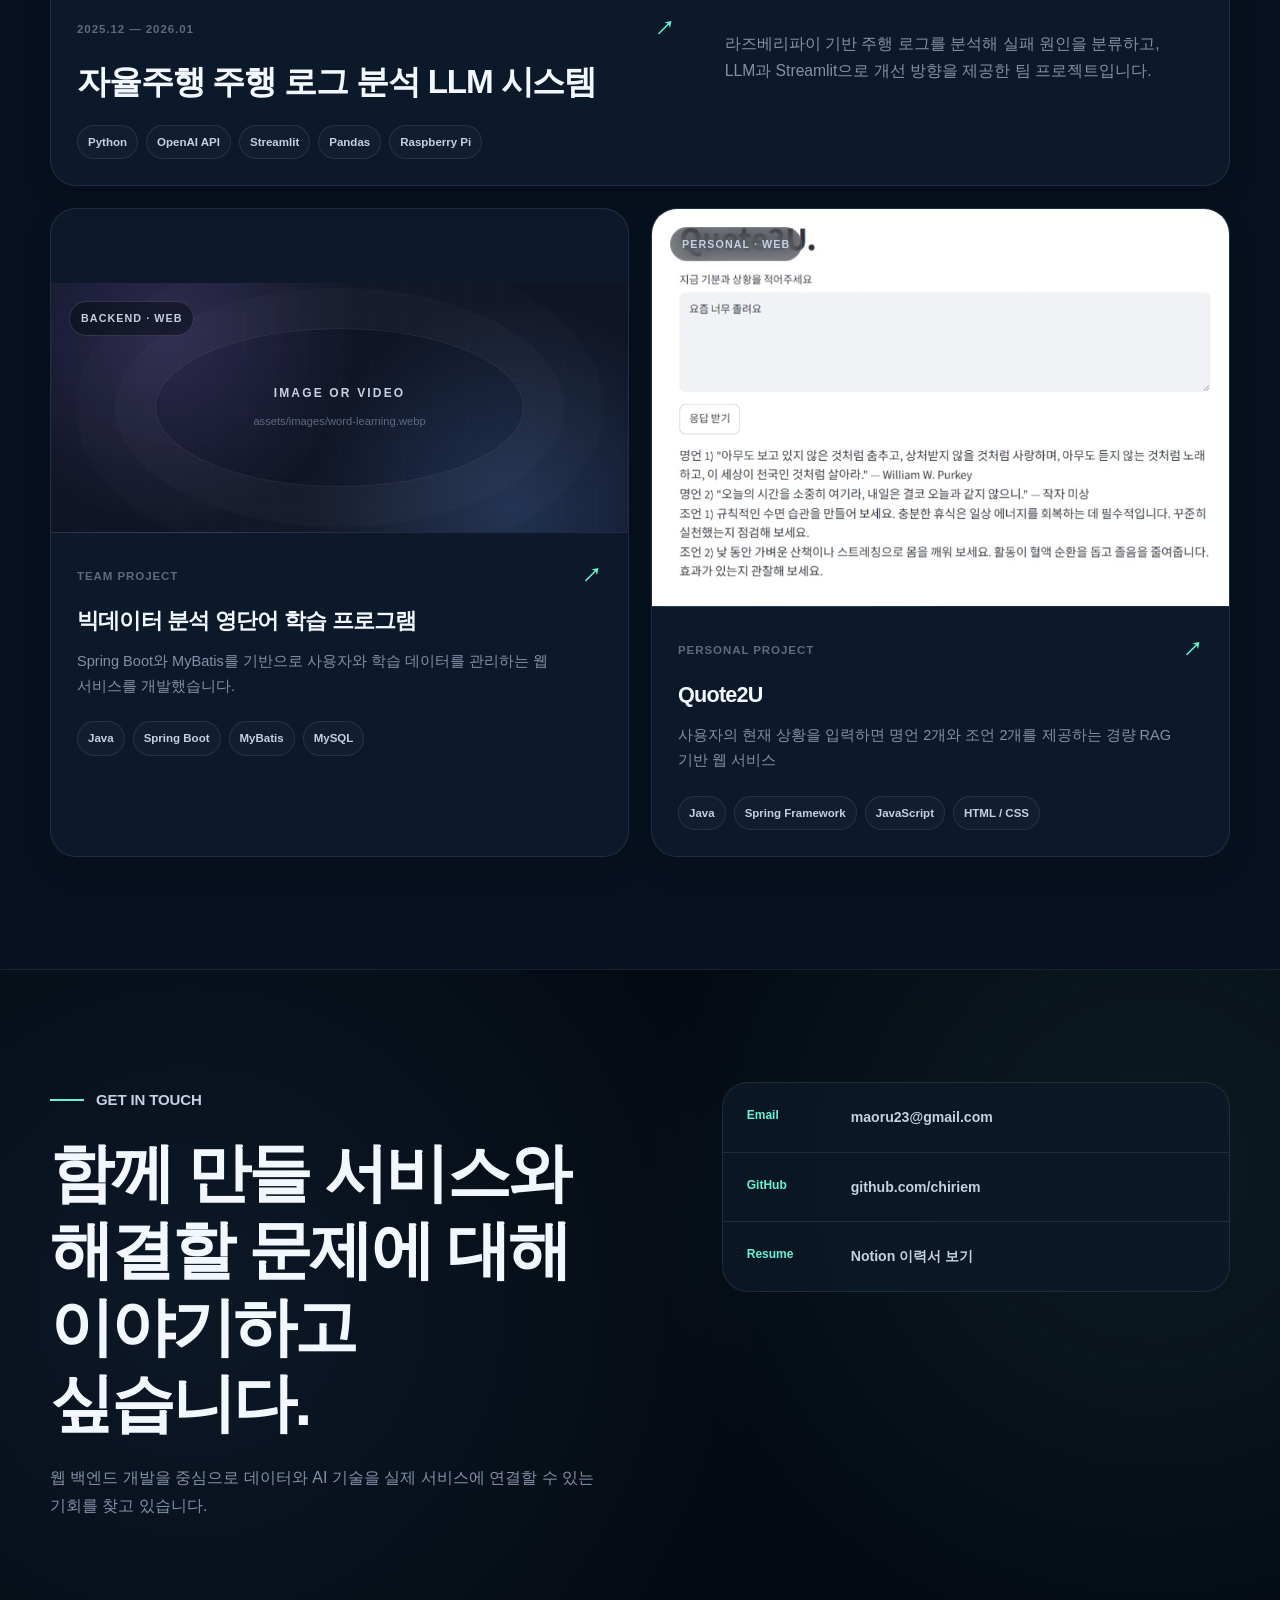
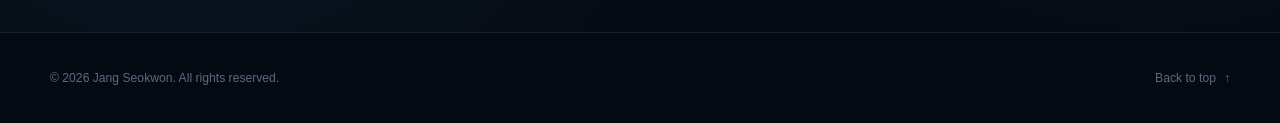
==== commit 9a8d0f02: "85%" ====
--- a/index.html
+++ b/index.html
@@ -37,9 +37,8 @@
     ========================================================== -->
     <header class="site-header" id="site-header">
         <div class="header-inner">
-            <a class="brand" href="#hero" aria-label="포트폴리오 홈으로 이동">
-                <span class="brand-mark" aria-hidden="true">JS</span>
-                <span class="brand-text">Jang Seokwon</span>
+            <a class="brand" href="index.html" aria-label="포트폴리오 홈으로 이동">
+                <span class="brand-text">장석원 소개페이지</span>
             </a>
 
             <button
@@ -61,11 +60,9 @@
                     <li><a href="#skills">기술 스택</a></li>
                     <li><a href="#career">경력</a></li>
                     <li><a href="#projects">프로젝트</a></li>
-                    <li><a href="#contact">연락처</a></li>
+                    <li><a href="#contact" style="color: greenyellow;">연락처</a></li>
                 </ul>
             </nav>
-
-            <a class="header-cta" href="#contact">연락하기</a>
         </div>
     </header>
 
@@ -541,10 +538,7 @@
                         aria-haspopup="dialog"
                     >
                         <div class="project-thumbnail project-thumbnail-autodrive">
-                            <div class="project-thumbnail-placeholder">
-                                <span>VIDEO PREVIEW</span>
-                                <small>assets/videos/autodrive.mp4</small>
-                            </div>
+                            <img class="project-thumbnail-image" src="./assets/images/autodrive.png" alt="자율주행 차량 주행 화면">
                             <span class="project-category">AI · DATA</span>
                         </div>
 
@@ -614,14 +608,11 @@
                     <button
                         class="project-card-button"
                         type="button"
-                        data-project-id="video-hub"
+                        data-project-id="quote2u"
                         aria-haspopup="dialog"
                     >
-                        <div class="project-thumbnail project-thumbnail-personal">
-                            <div class="project-thumbnail-placeholder">
-                                <span>IMAGE OR VIDEO</span>
-                                <small>assets/images/video-hub.webp</small>
-                            </div>
+                        <div class="project-thumbnail project-thumbnail-quote2u">
+                            <img class="project-thumbnail-image" src="./assets/images/quote2u.png" alt="명언 조언 초미니프로젝트">
                             <span class="project-category">PERSONAL · WEB</span>
                         </div>
 
@@ -631,11 +622,12 @@
                                 <span aria-hidden="true">↗</span>
                             </div>
 
-                            <h3>웹 영상 통합 시청 서비스</h3>
+                            <h3>Quote2U</h3>
 
                             <p>
-                                여러 플랫폼의 영상 URL을 한 화면에서 확인할 수 있도록
-                                화면 구조와 재생 영역을 구성한 개인 프로젝트입니다.
+                                사용자의 현재 상황을 입력하면
+                                명언 2개와 조언 2개를 제공하는
+                                경량 RAG 기반 웹 서비스
                             </p>
 
                             <ul class="tag-list" aria-label="사용 기술">
--- a/style.css
+++ b/style.css
@@ -1293,10 +1293,19 @@
 }
 
 .project-thumbnail-autodrive {
-    background:
-        radial-gradient(circle at 18% 15%, rgba(98, 169, 255, 0.24), transparent 38%),
-        radial-gradient(circle at 84% 82%, rgba(101, 245, 207, 0.2), transparent 42%),
-        linear-gradient(145deg, #091828, #0b2031);
+    height: 320px;
+    min-height: 0;
+}
+
+.project-thumbnail-autodrive .project-thumbnail-image {
+    position: absolute;
+    inset: 0;
+
+    width: 100%;
+    height: 100%;
+
+    object-fit: cover;
+    object-position: center 75%;
 }
 
 .project-thumbnail-web {
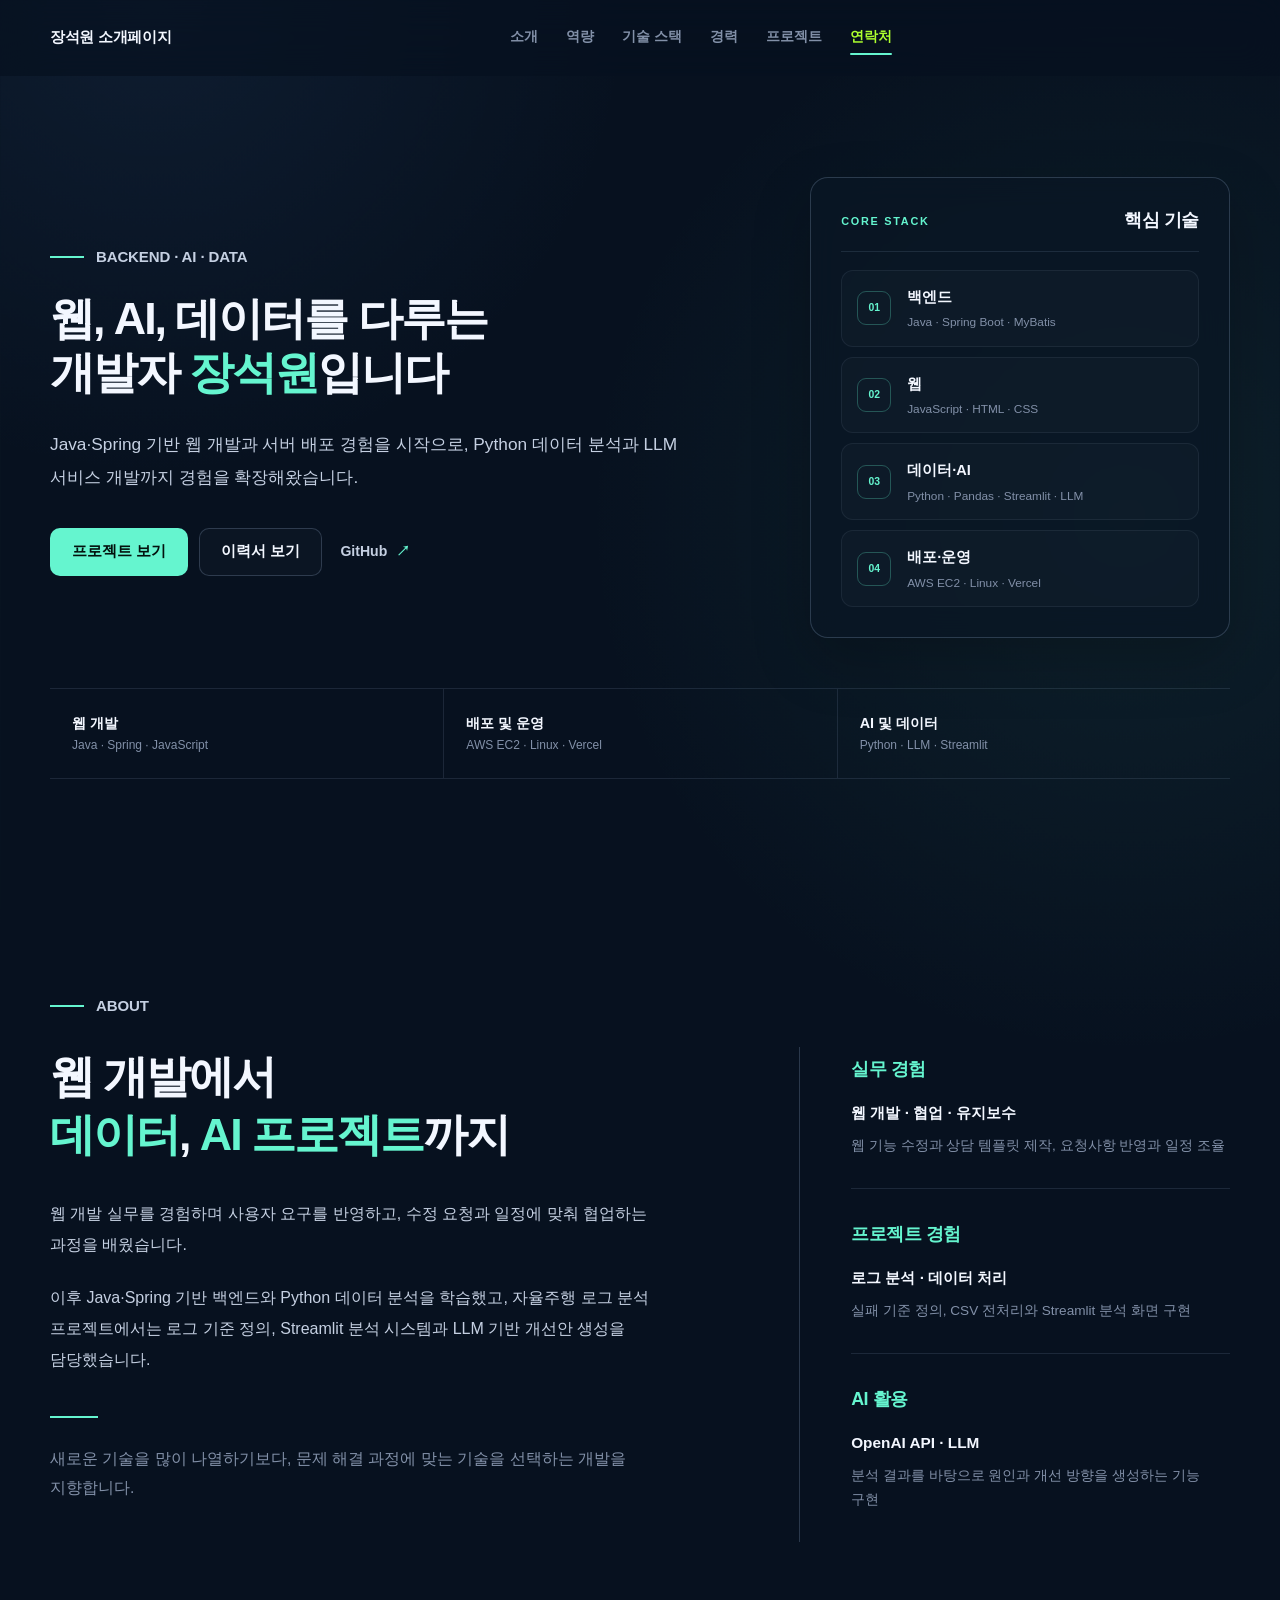
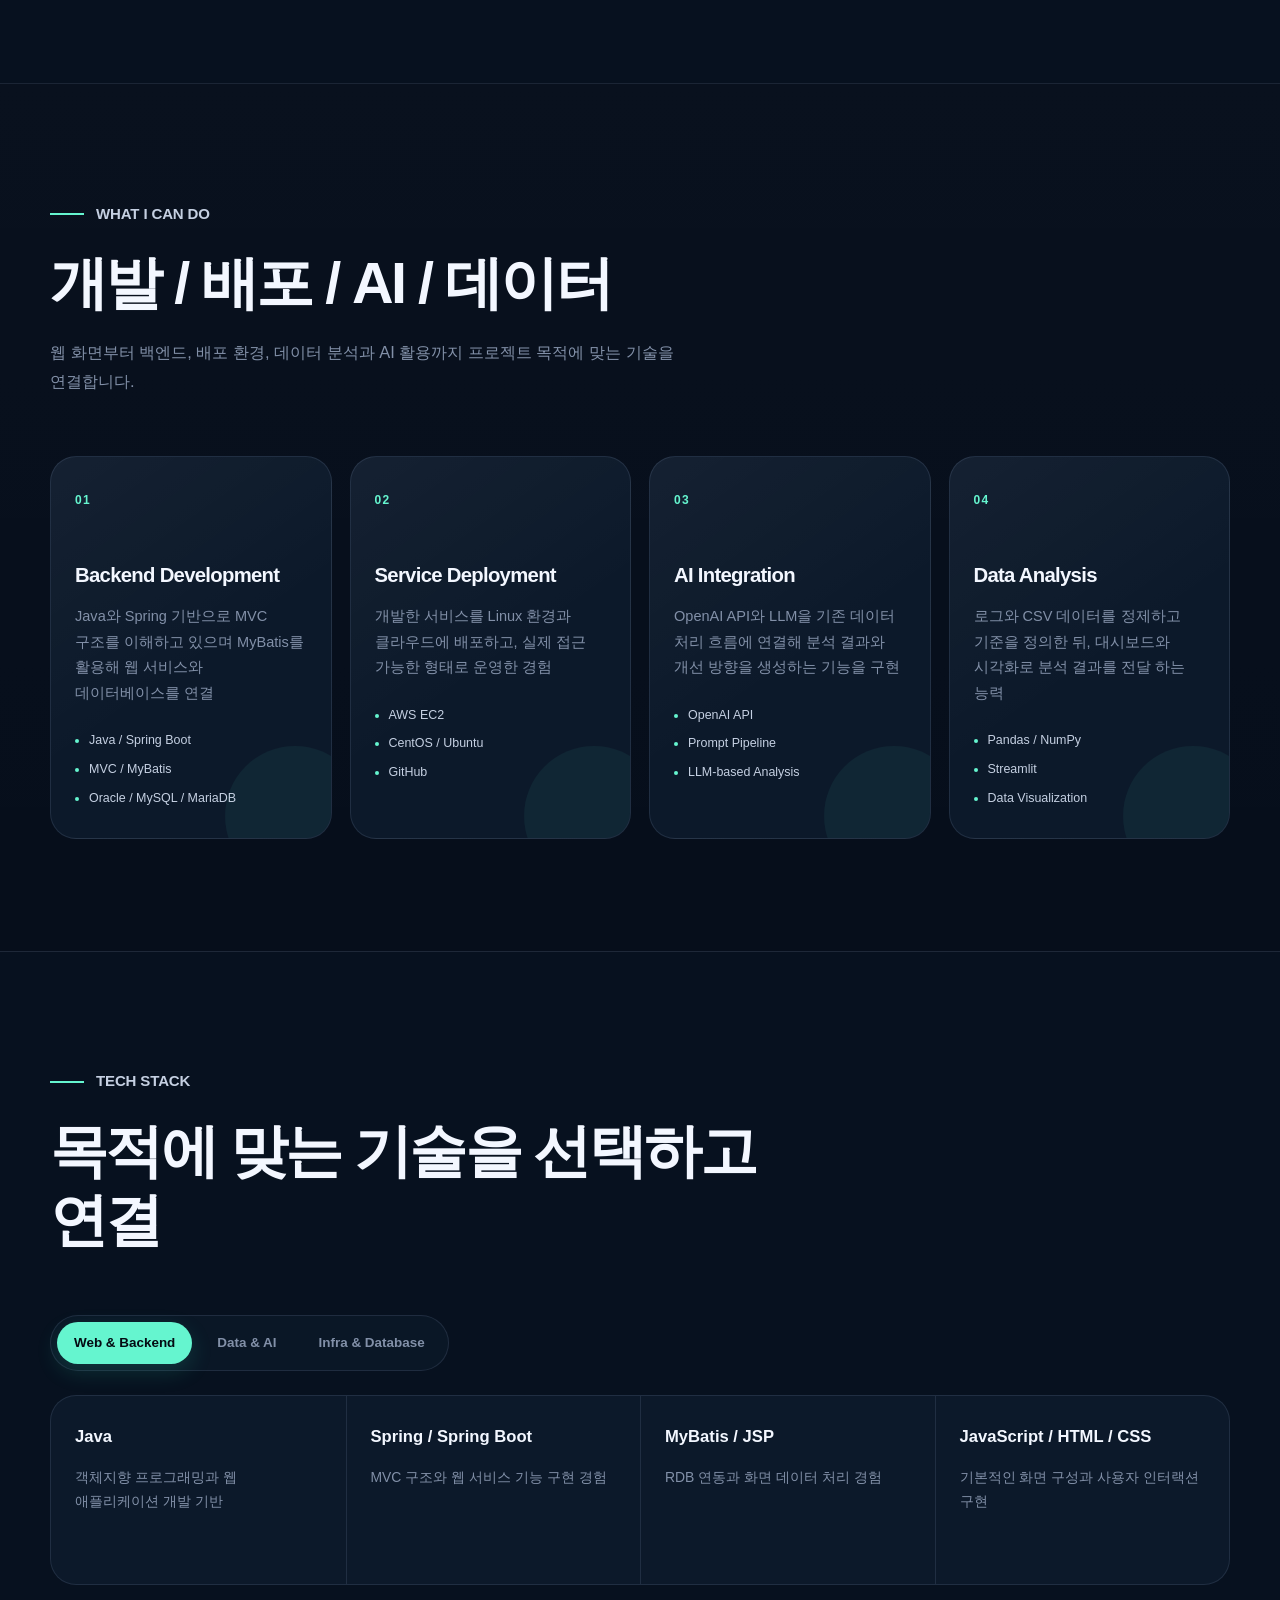
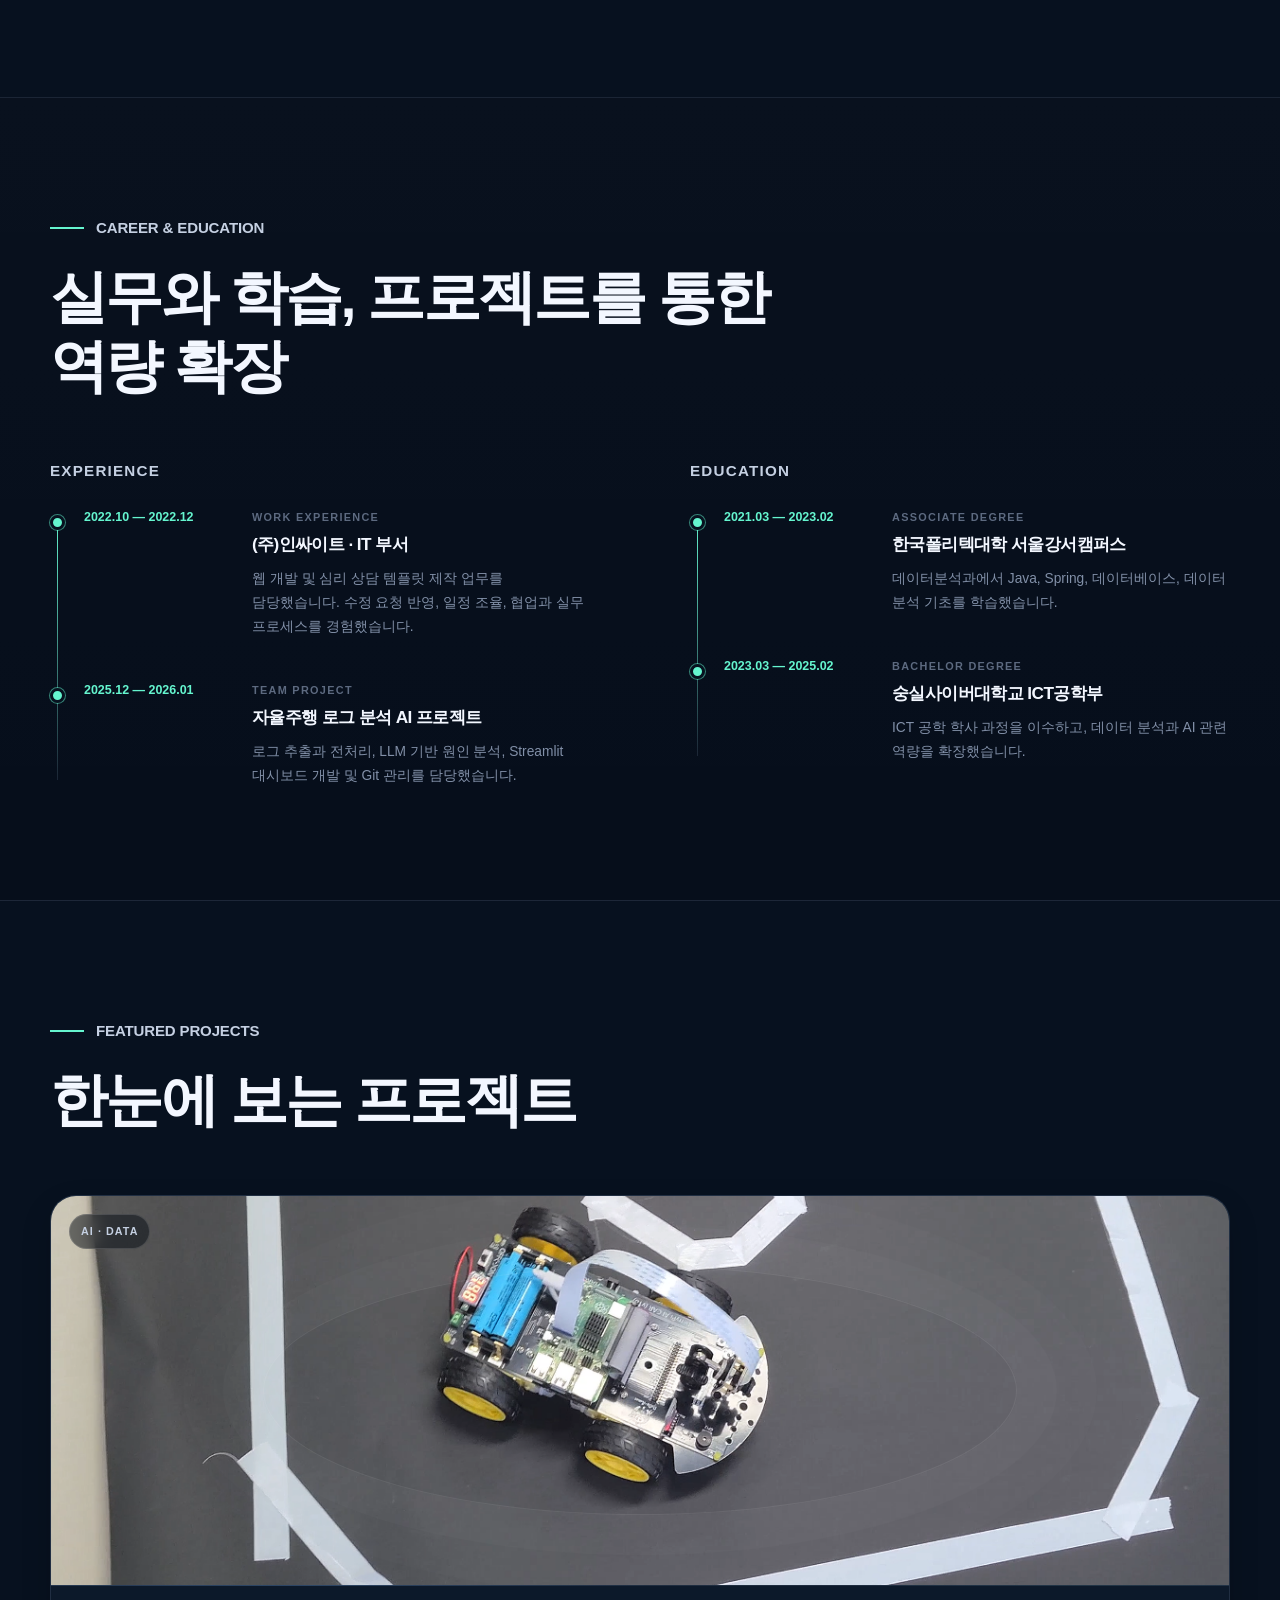
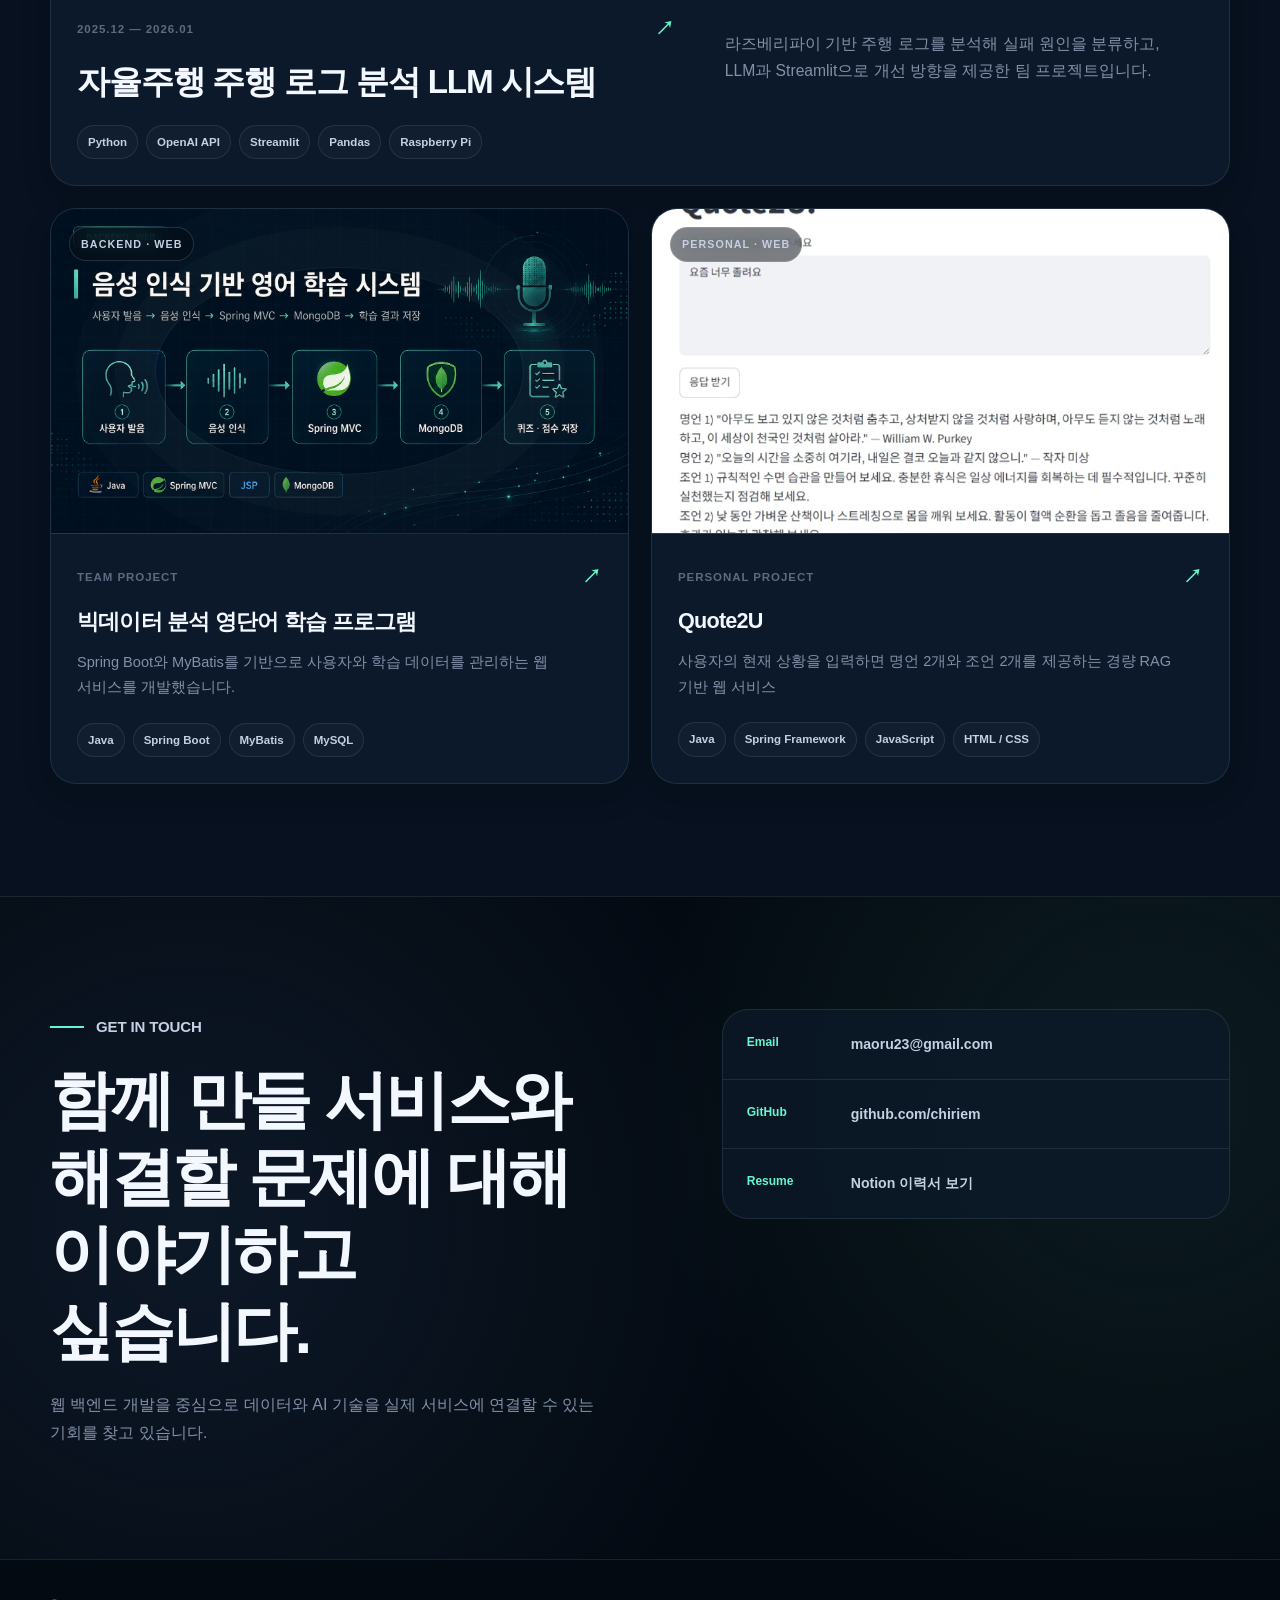
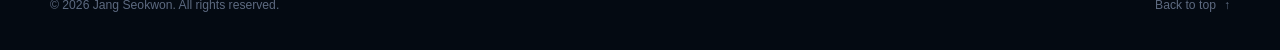
==== commit d0f80f16: "90%" ====
--- a/index.html
+++ b/index.html
@@ -574,10 +574,7 @@
                         aria-haspopup="dialog"
                     >
                         <div class="project-thumbnail project-thumbnail-web">
-                            <div class="project-thumbnail-placeholder">
-                                <span>IMAGE OR VIDEO</span>
-                                <small>assets/images/word-learning.webp</small>
-                            </div>
+                            <img class="project-thumbnail-image" src="./assets/images/word-learning.png" alt="명언 조언 초미니프로젝트">
                             <span class="project-category">BACKEND · WEB</span>
                         </div>
 
--- a/style.css
+++ b/style.css
@@ -1307,6 +1307,25 @@
     object-fit: cover;
     object-position: center 75%;
 }
+
+.project-thumbnail-quote2u {
+    aspect-ratio: 1672 / 941;
+    min-height: 0;
+    position: relative;
+    overflow: hidden;
+}
+
+.project-thumbnail-quote2u .project-thumbnail-image {
+    position: absolute;
+    inset: 0;
+
+    width: 100%;
+    height: 100%;
+
+    object-fit: cover;
+    object-position: center;
+}
+
 
 .project-thumbnail-web {
     background:
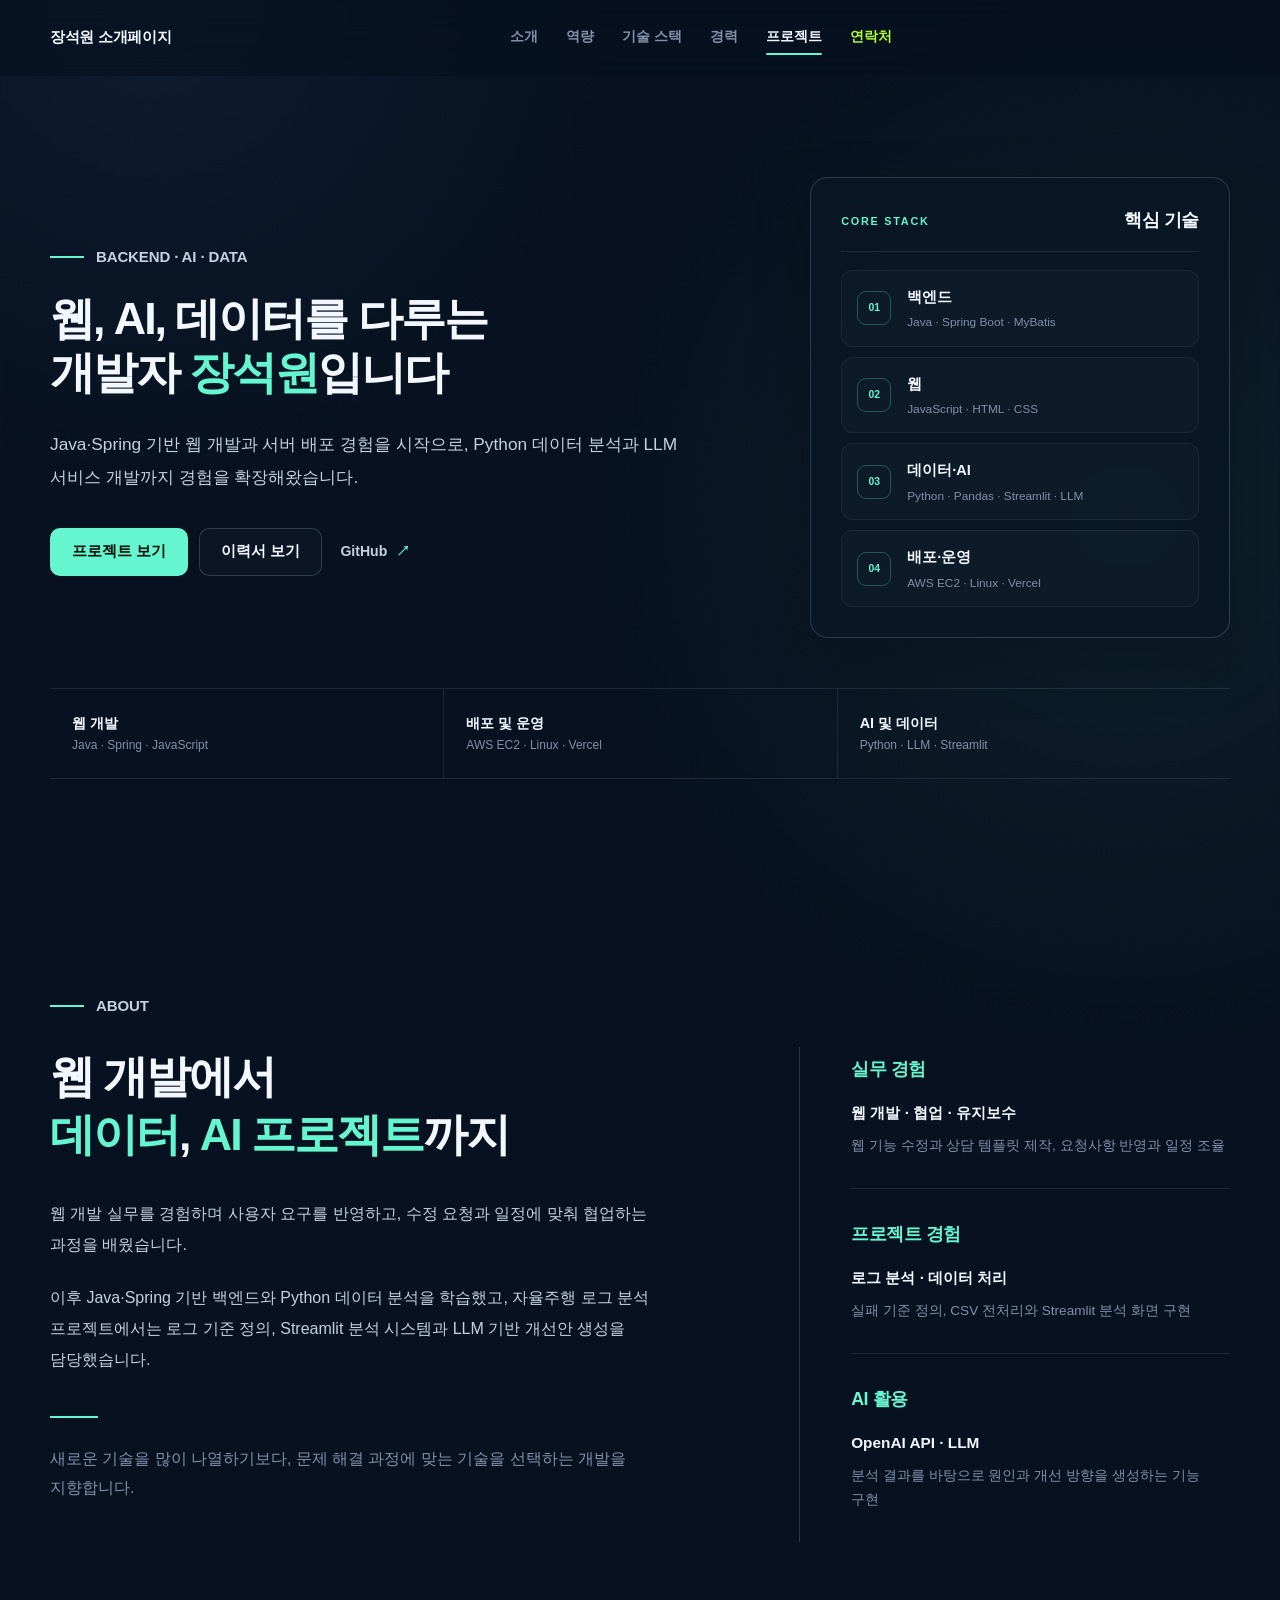
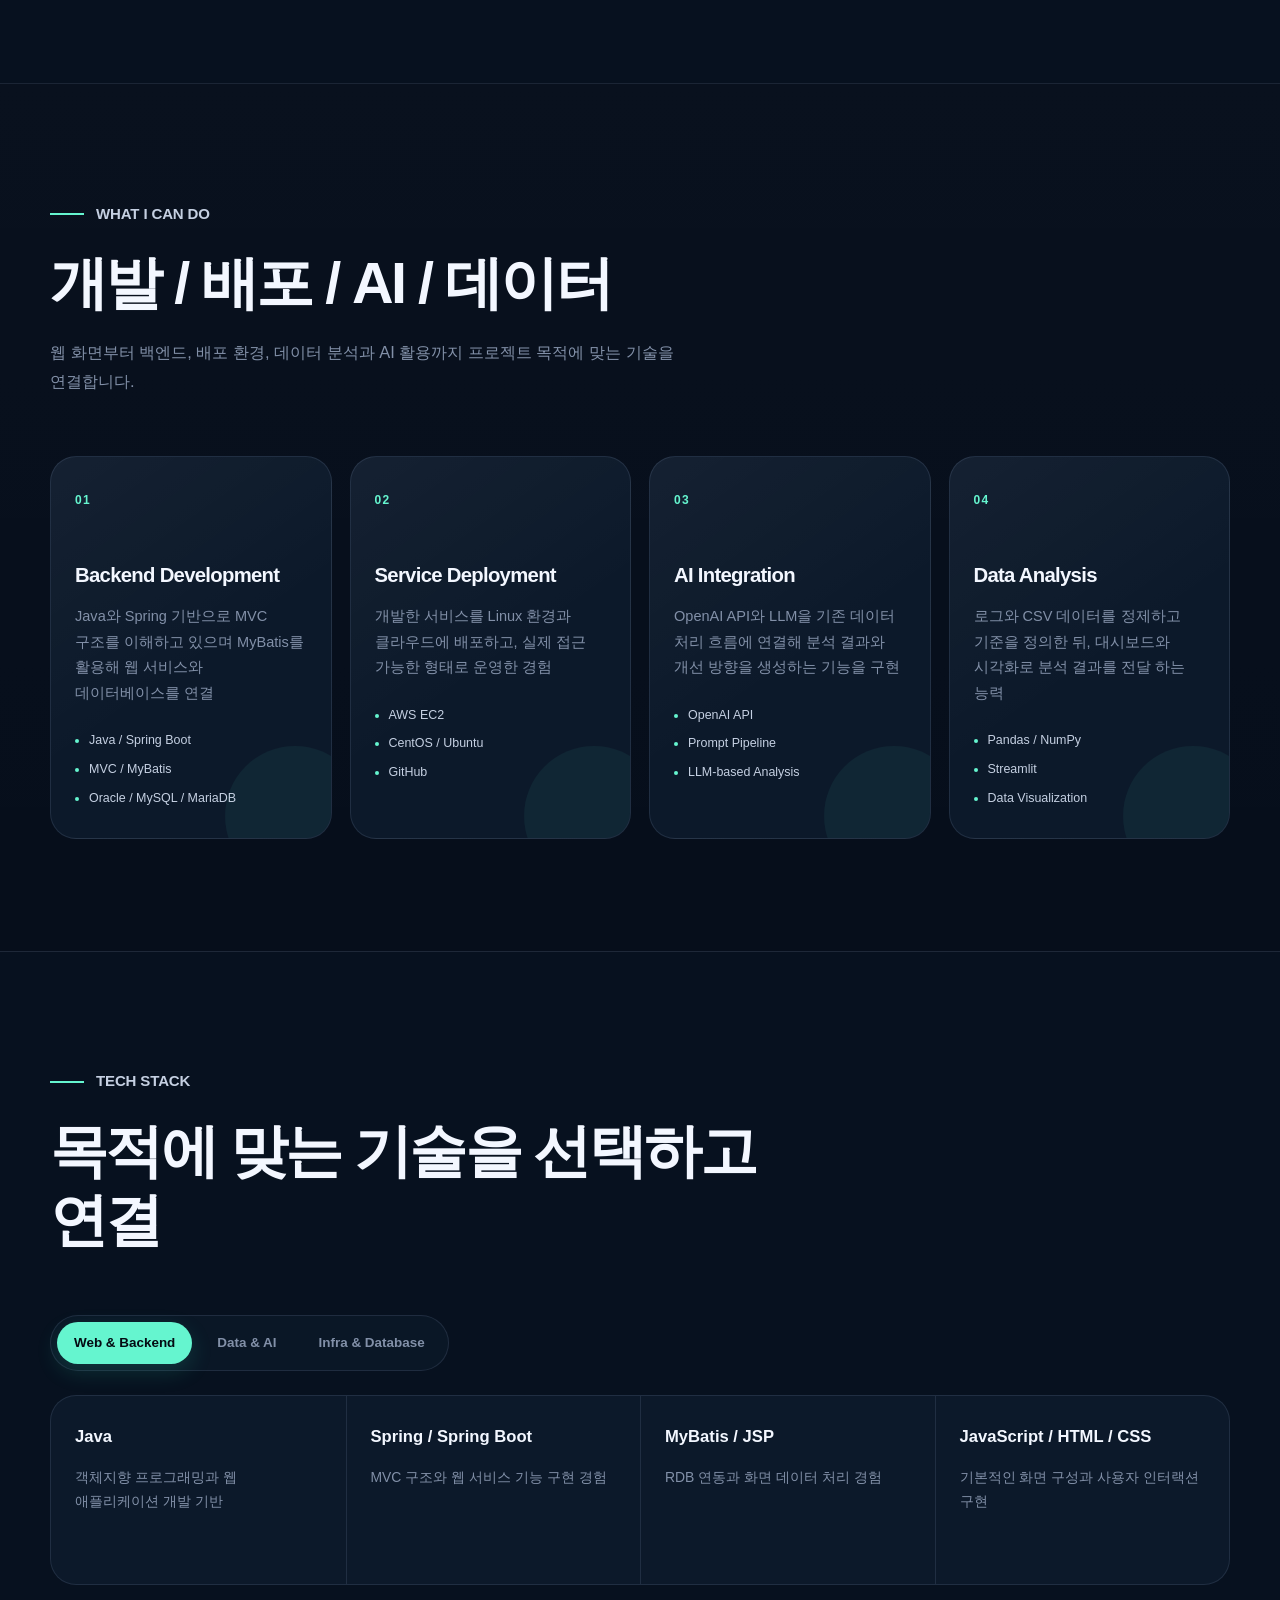
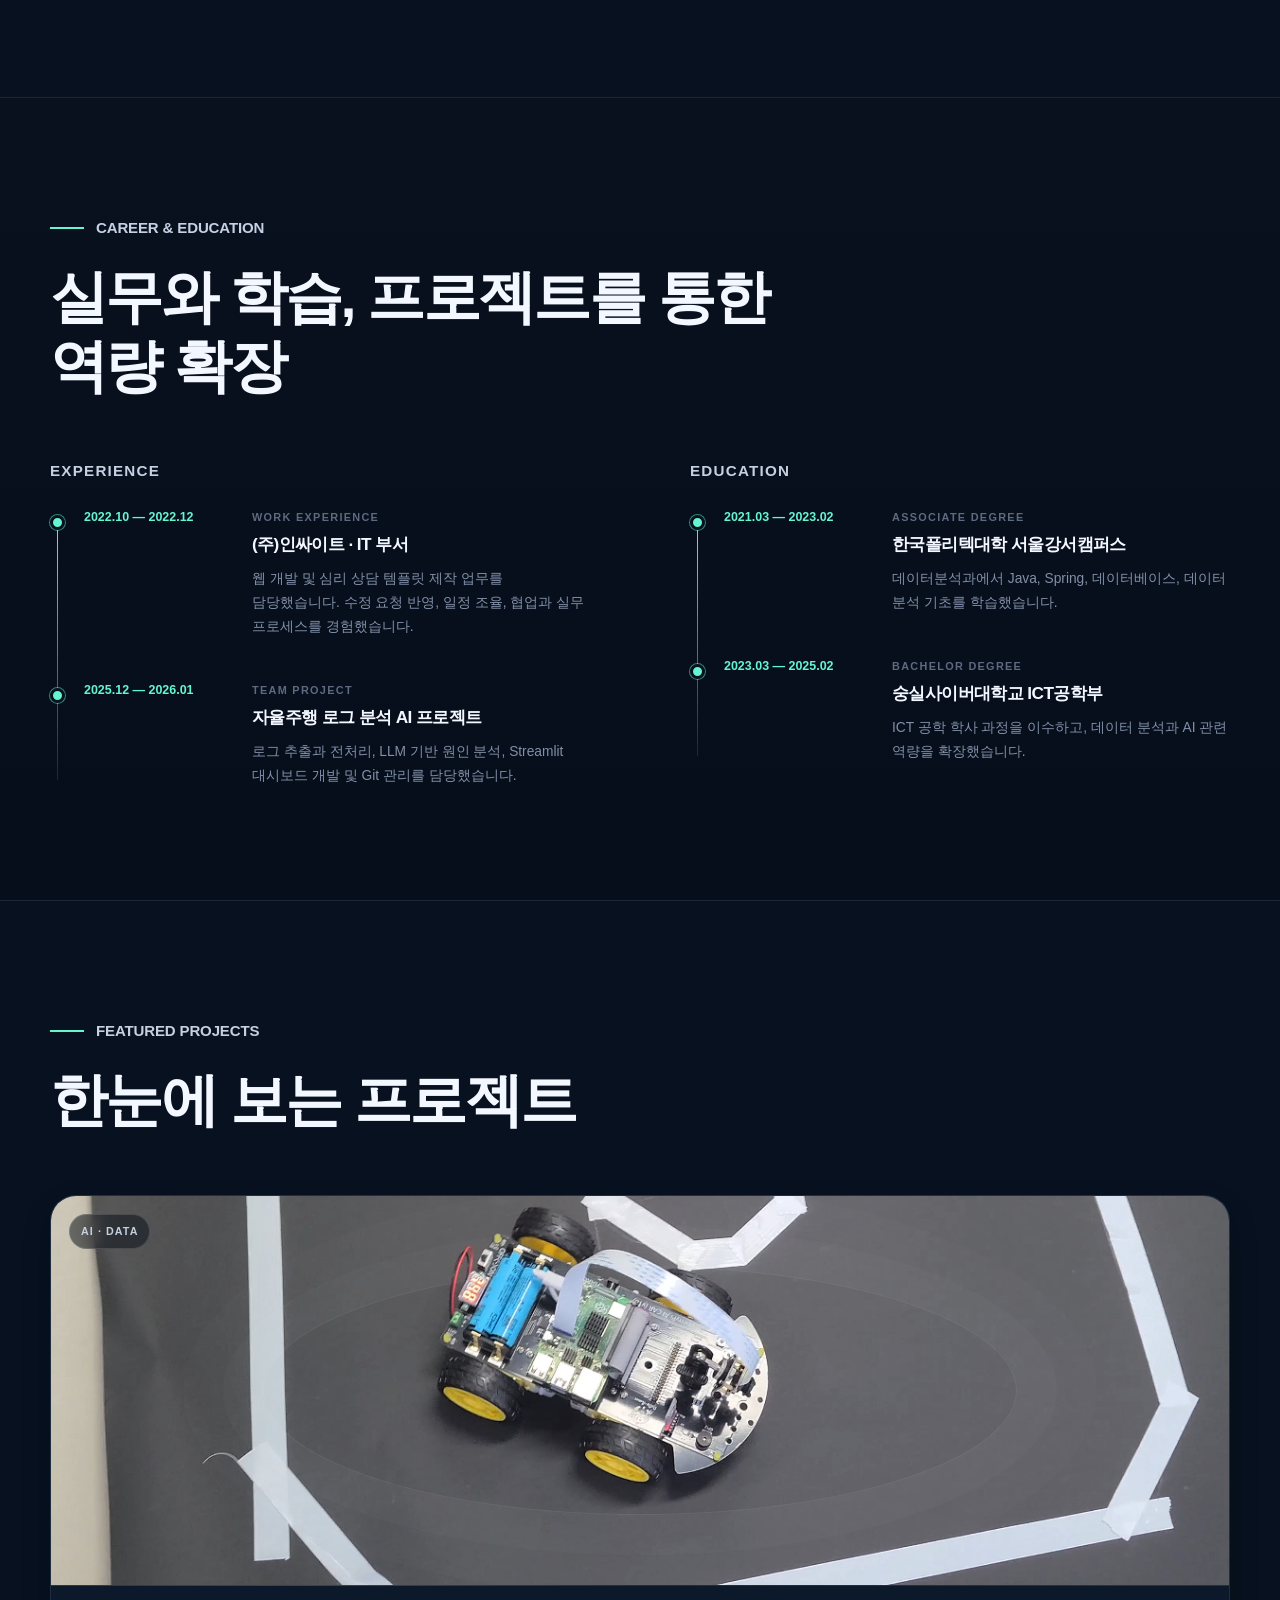
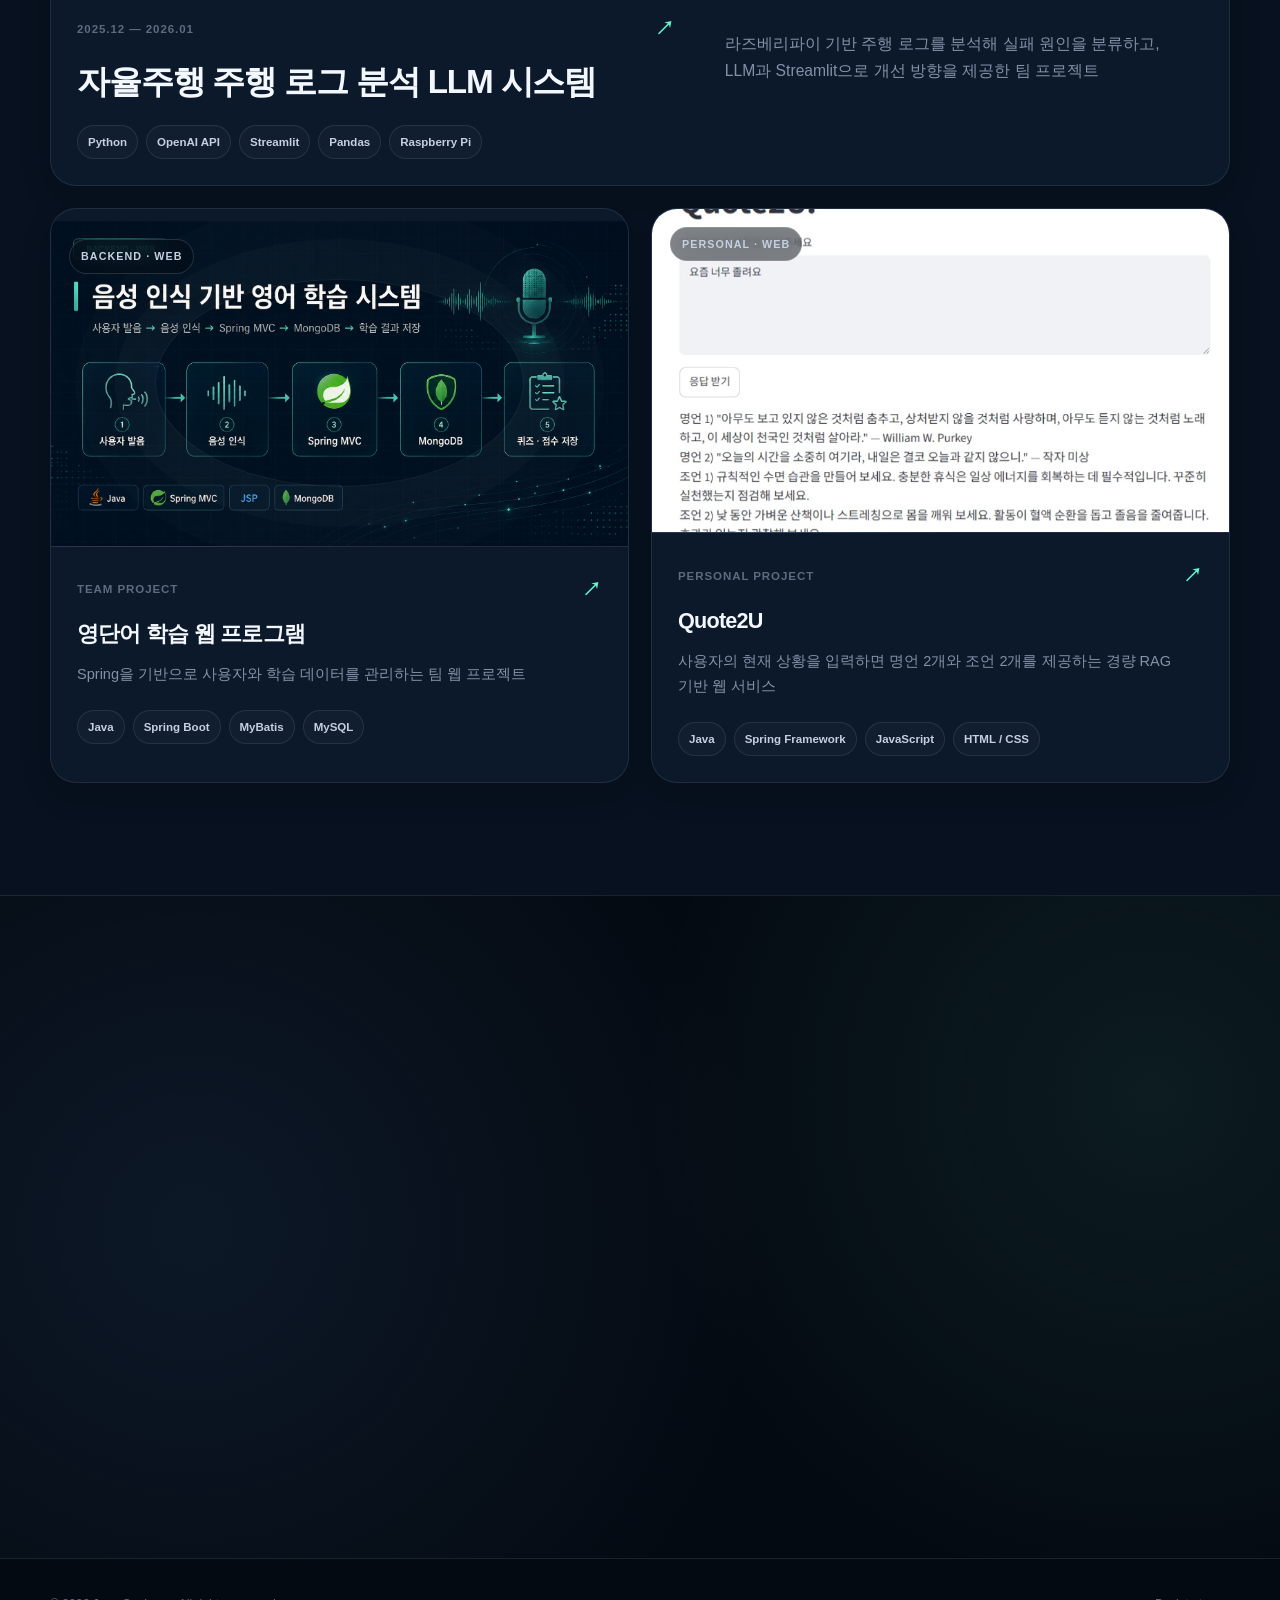
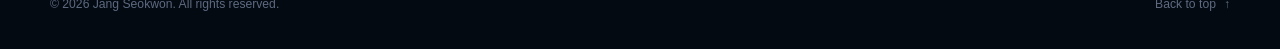
==== commit ad972331: "90%" ====
--- a/index.html
+++ b/index.html
@@ -552,7 +552,7 @@
 
                             <p>
                                 라즈베리파이 기반 주행 로그를 분석해 실패 원인을 분류하고,
-                                LLM과 Streamlit으로 개선 방향을 제공한 팀 프로젝트입니다.
+                                LLM과 Streamlit으로 개선 방향을 제공한 팀 프로젝트
                             </p>
 
                             <ul class="tag-list" aria-label="사용 기술">
@@ -584,11 +584,10 @@
                                 <span aria-hidden="true">↗</span>
                             </div>
 
-                            <h3>빅데이터 분석 영단어 학습 프로그램</h3>
+                            <h3>영단어 학습 웹 프로그램</h3>
 
                             <p>
-                                Spring Boot와 MyBatis를 기반으로 사용자와 학습 데이터를
-                                관리하는 웹 서비스를 개발했습니다.
+                                Spring을 기반으로 사용자와 학습 데이터를 관리하는 팀 웹 프로젝트
                             </p>
 
                             <ul class="tag-list" aria-label="사용 기술">
@@ -719,6 +718,13 @@
                     preload="metadata"
                     hidden
                 ></video>
+                <img 
+                    id="modal-project-image"
+                    class="modal-image"
+                    src=""
+                    alt="" 
+                    hidden
+                >
 
                 <div class="modal-media-placeholder" id="modal-media-placeholder">
                     <span>PROJECT MEDIA</span>
--- a/style.css
+++ b/style.css
@@ -1610,13 +1610,21 @@
 .modal-media {
     position: relative;
     display: grid;
-    min-height: min(42vh, 430px);
+    min-height: min(32vh, 300px);
     place-items: center;
     overflow: hidden;
     background:
         radial-gradient(circle at 25% 20%, rgba(98, 169, 255, 0.2), transparent 38%),
         radial-gradient(circle at 85% 80%, rgba(101, 245, 207, 0.16), transparent 40%),
         #091525;
+}
+
+.modal-image {
+    width: 100%;
+    height: min(36vh, 26rem);
+    object-fit: contain;
+    object-position: center;
+    background: #07111f;
 }
 
 .modal-video {
